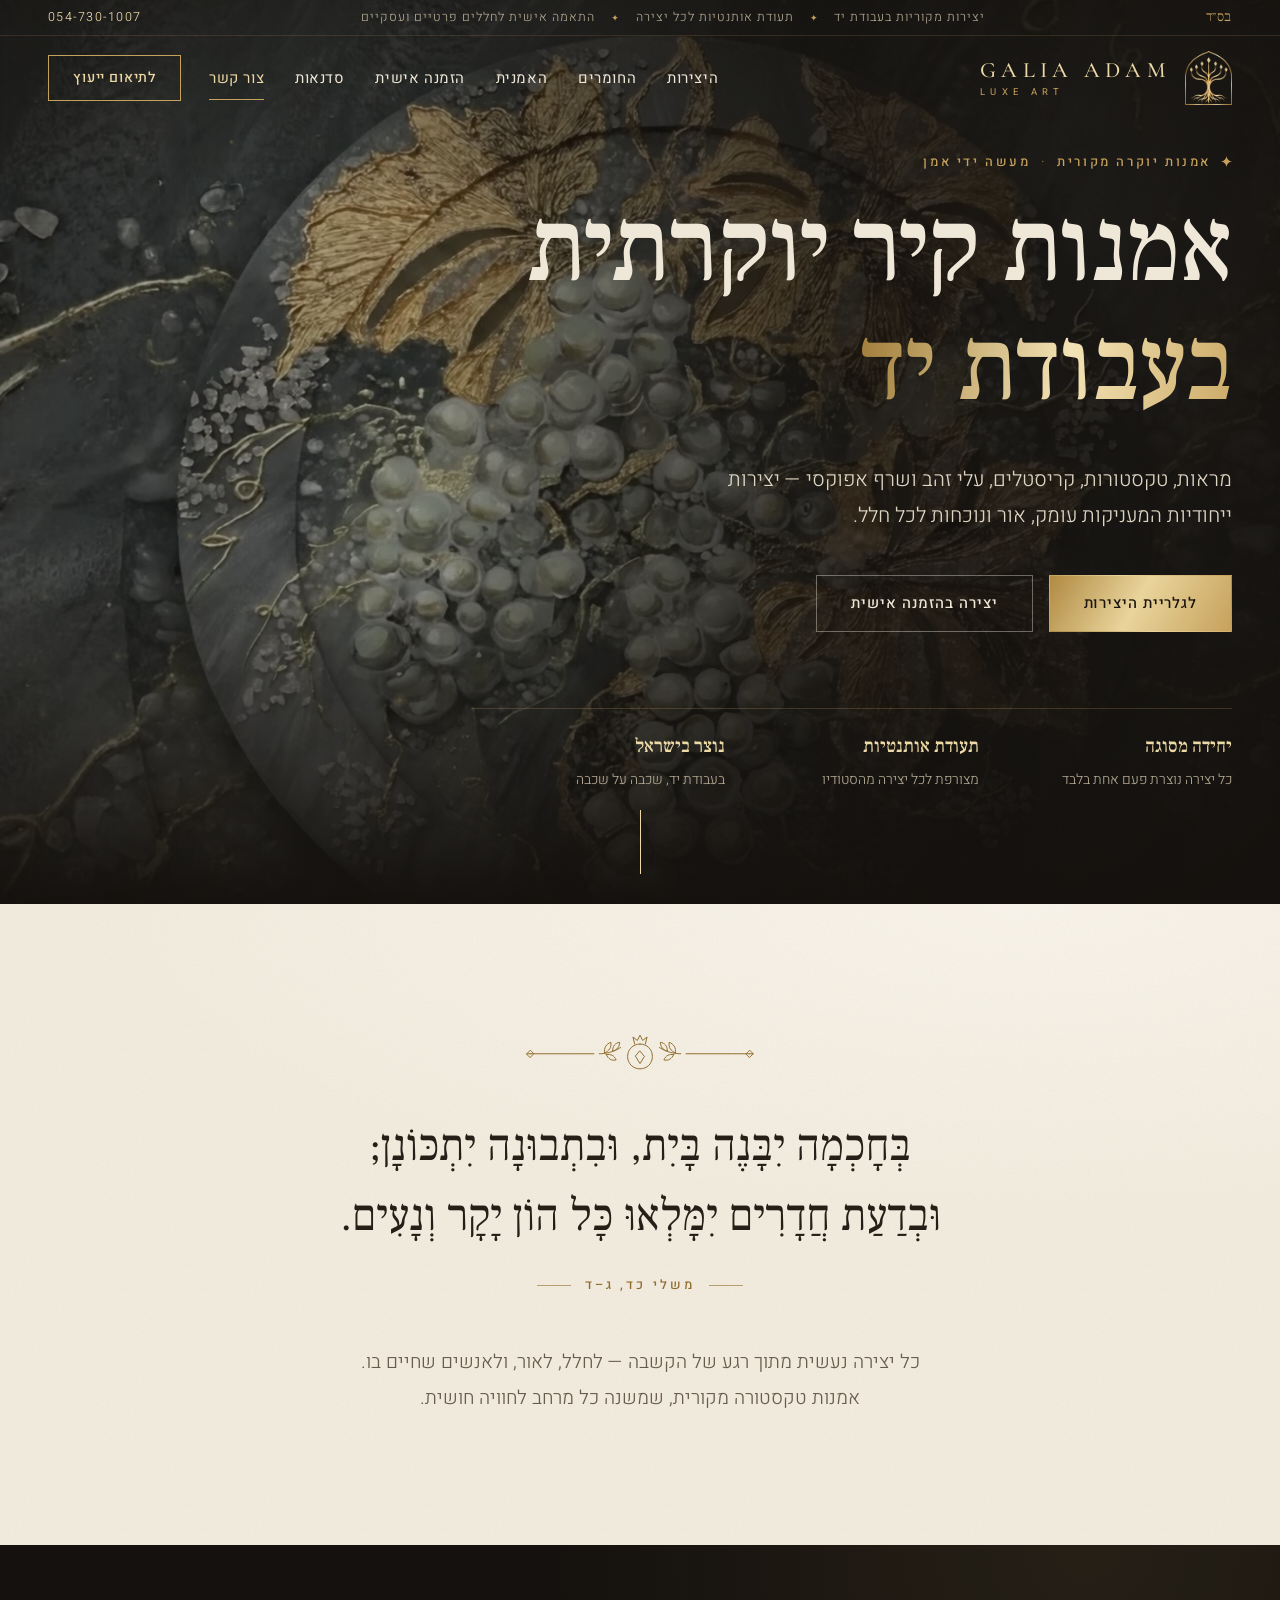
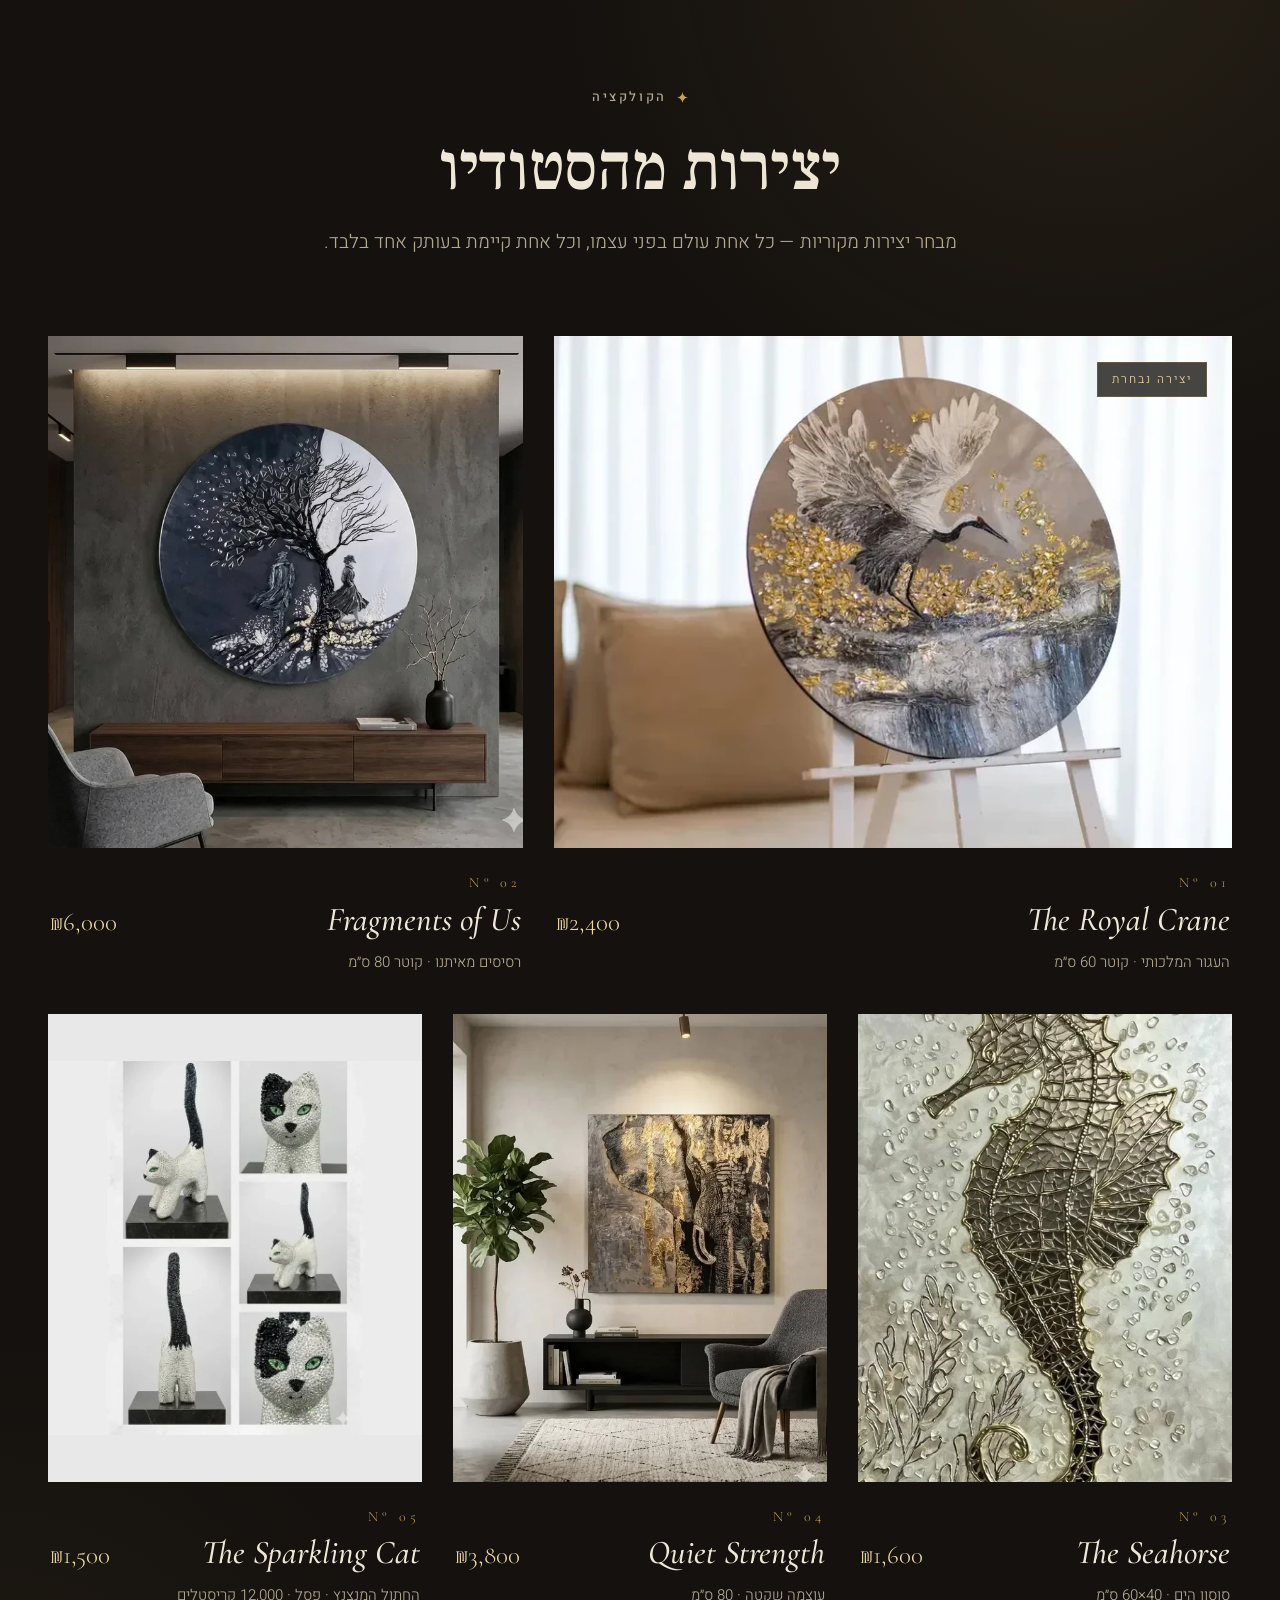
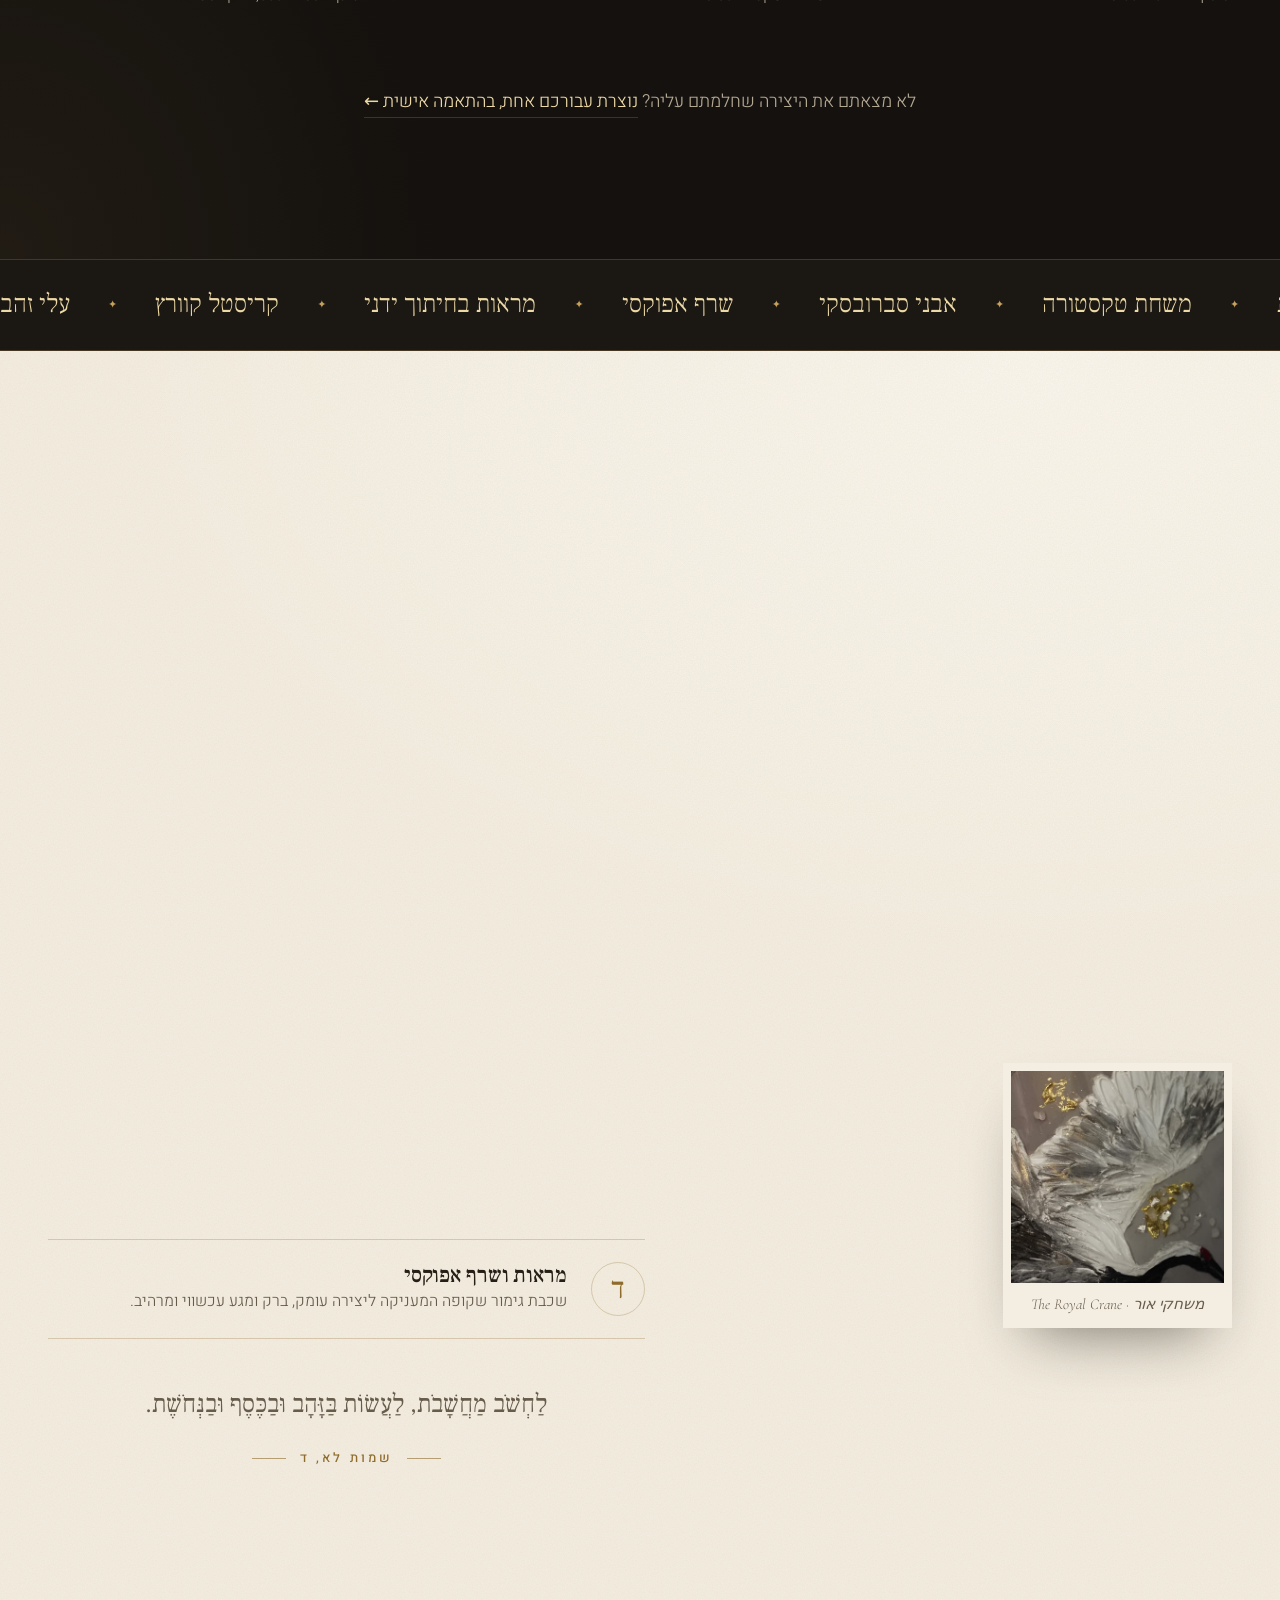
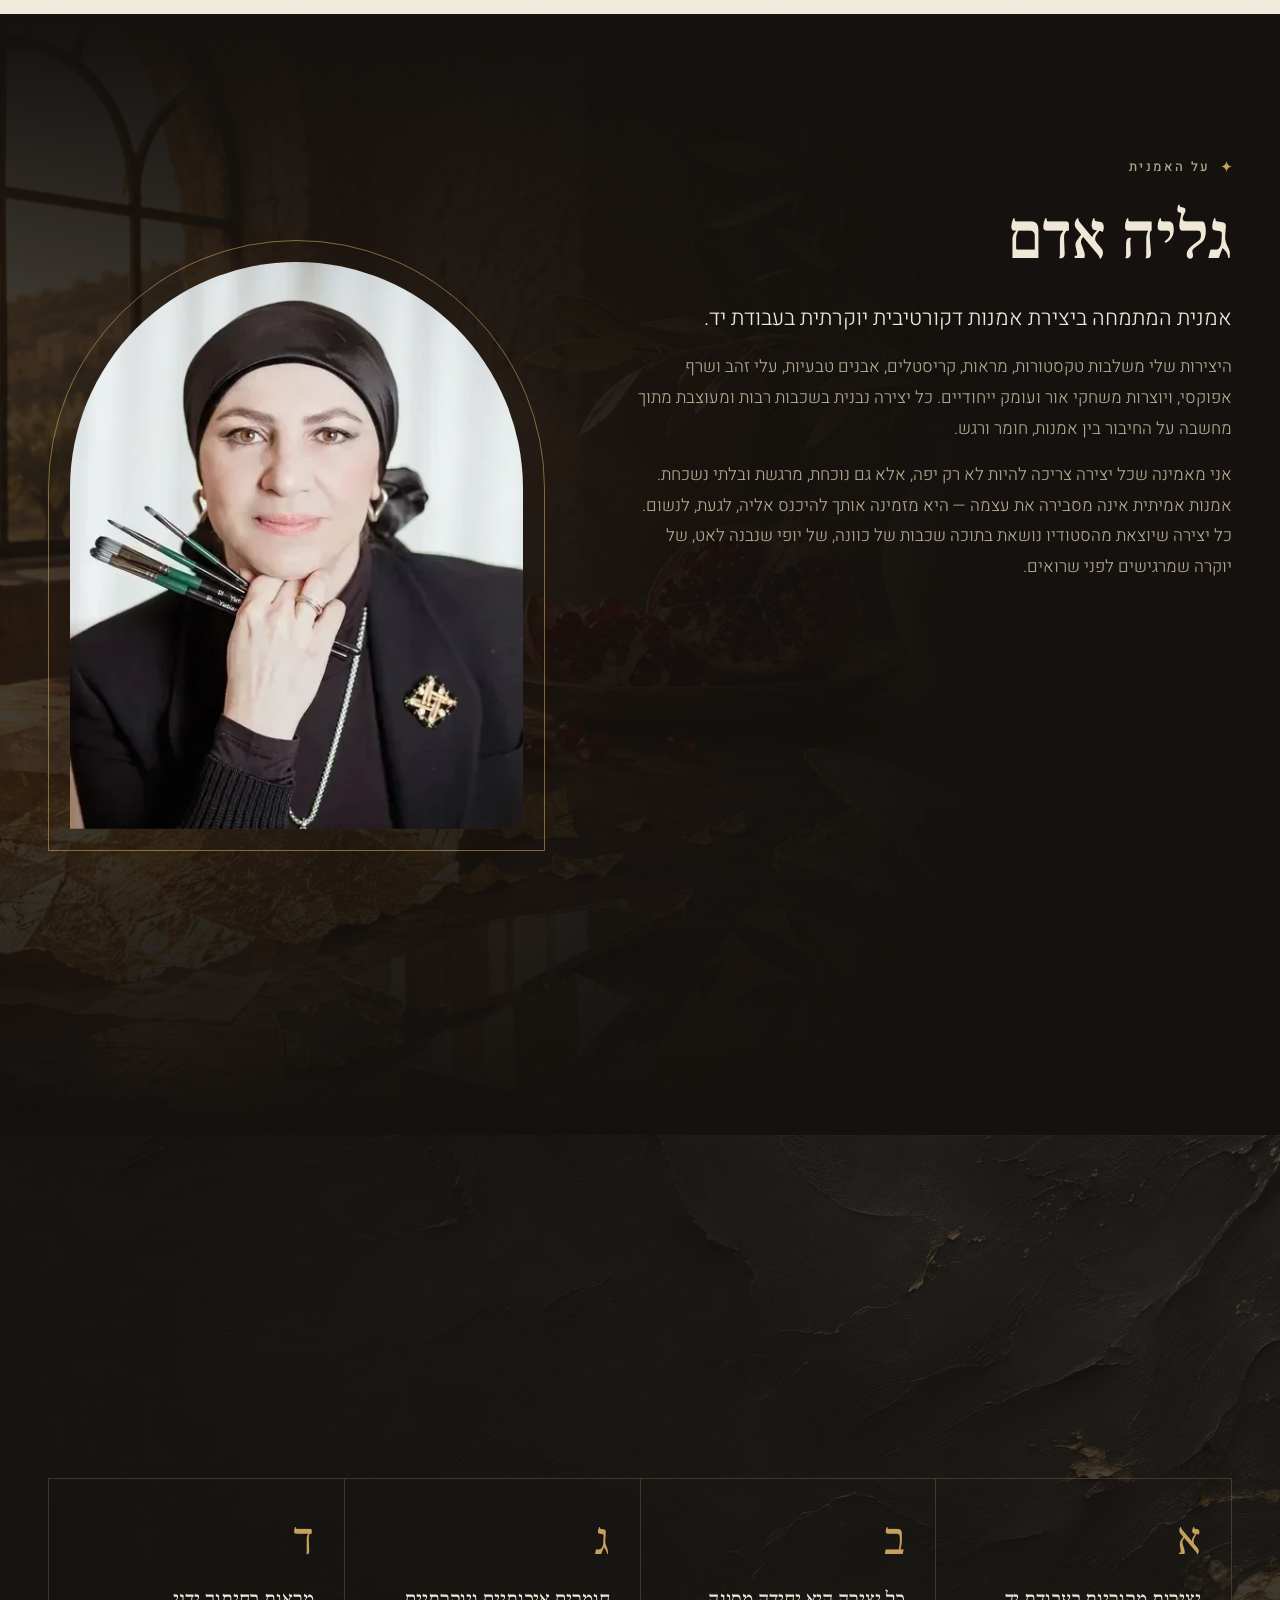
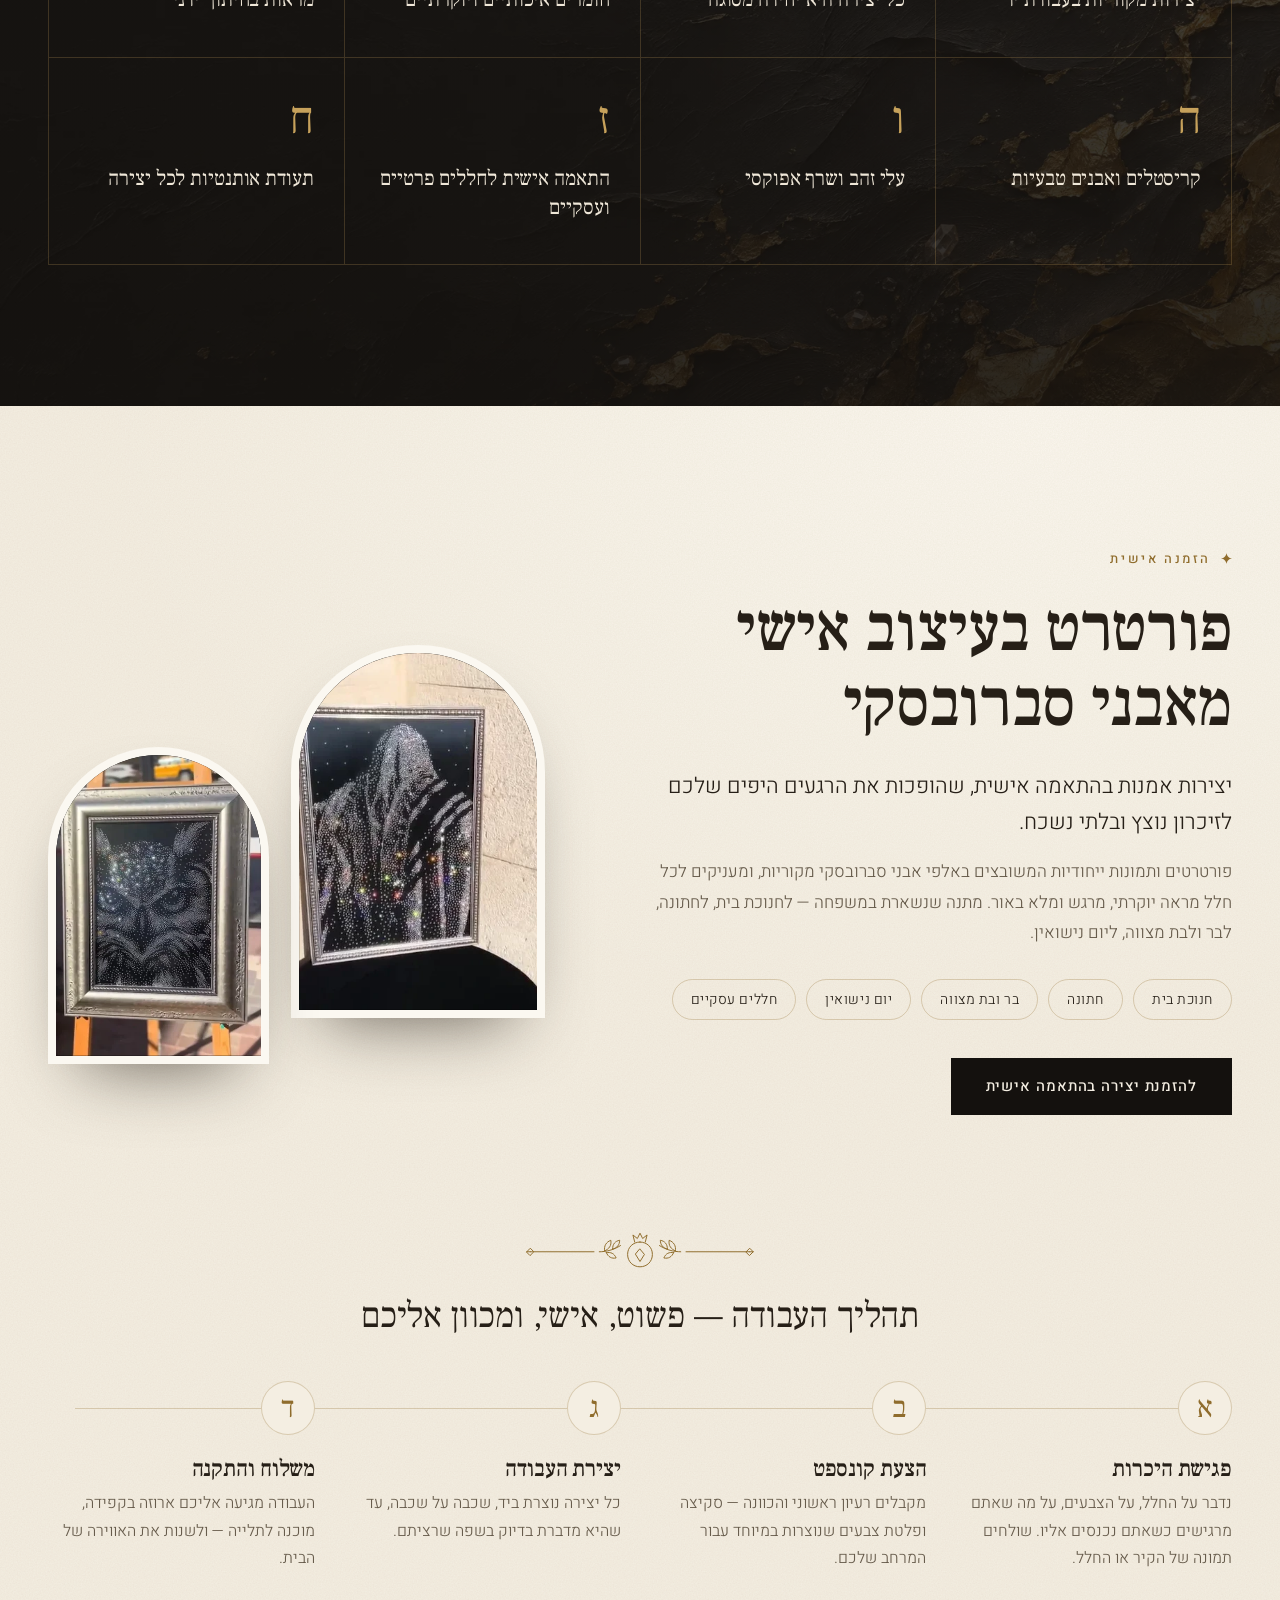
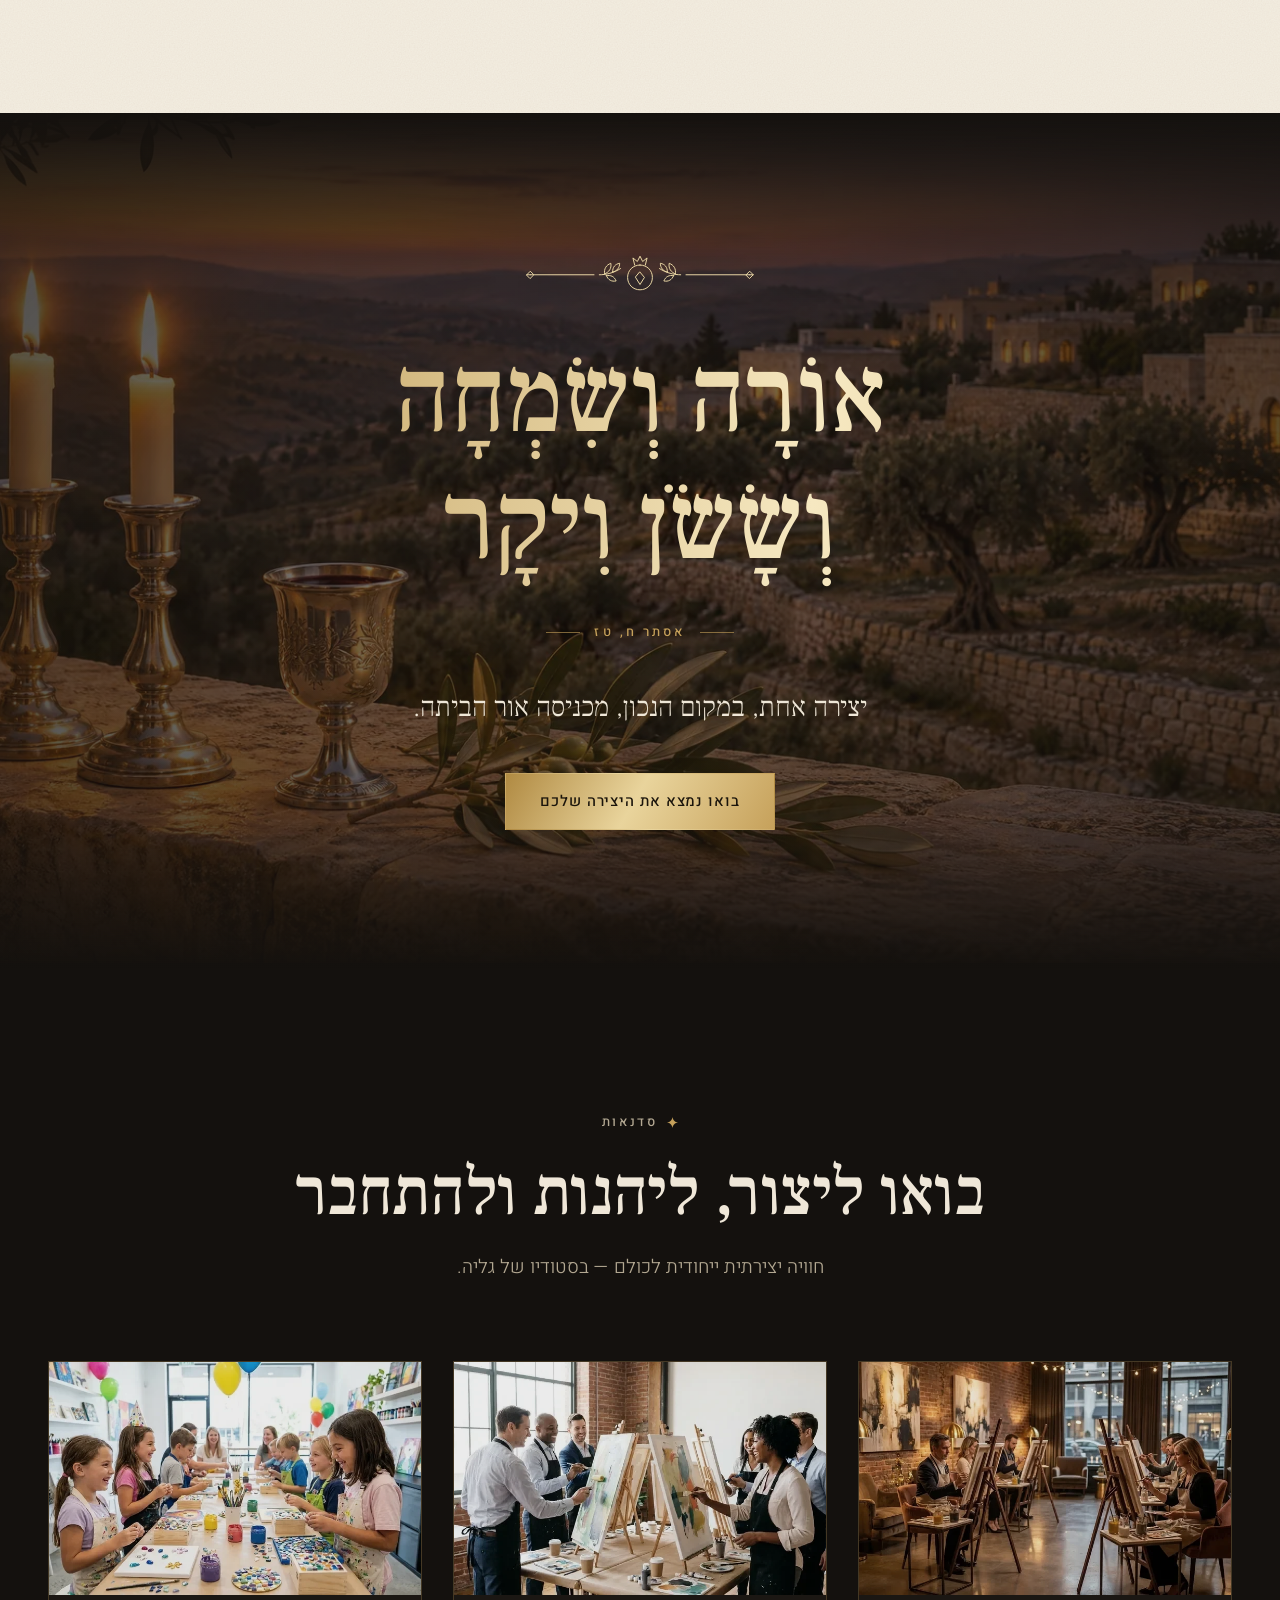
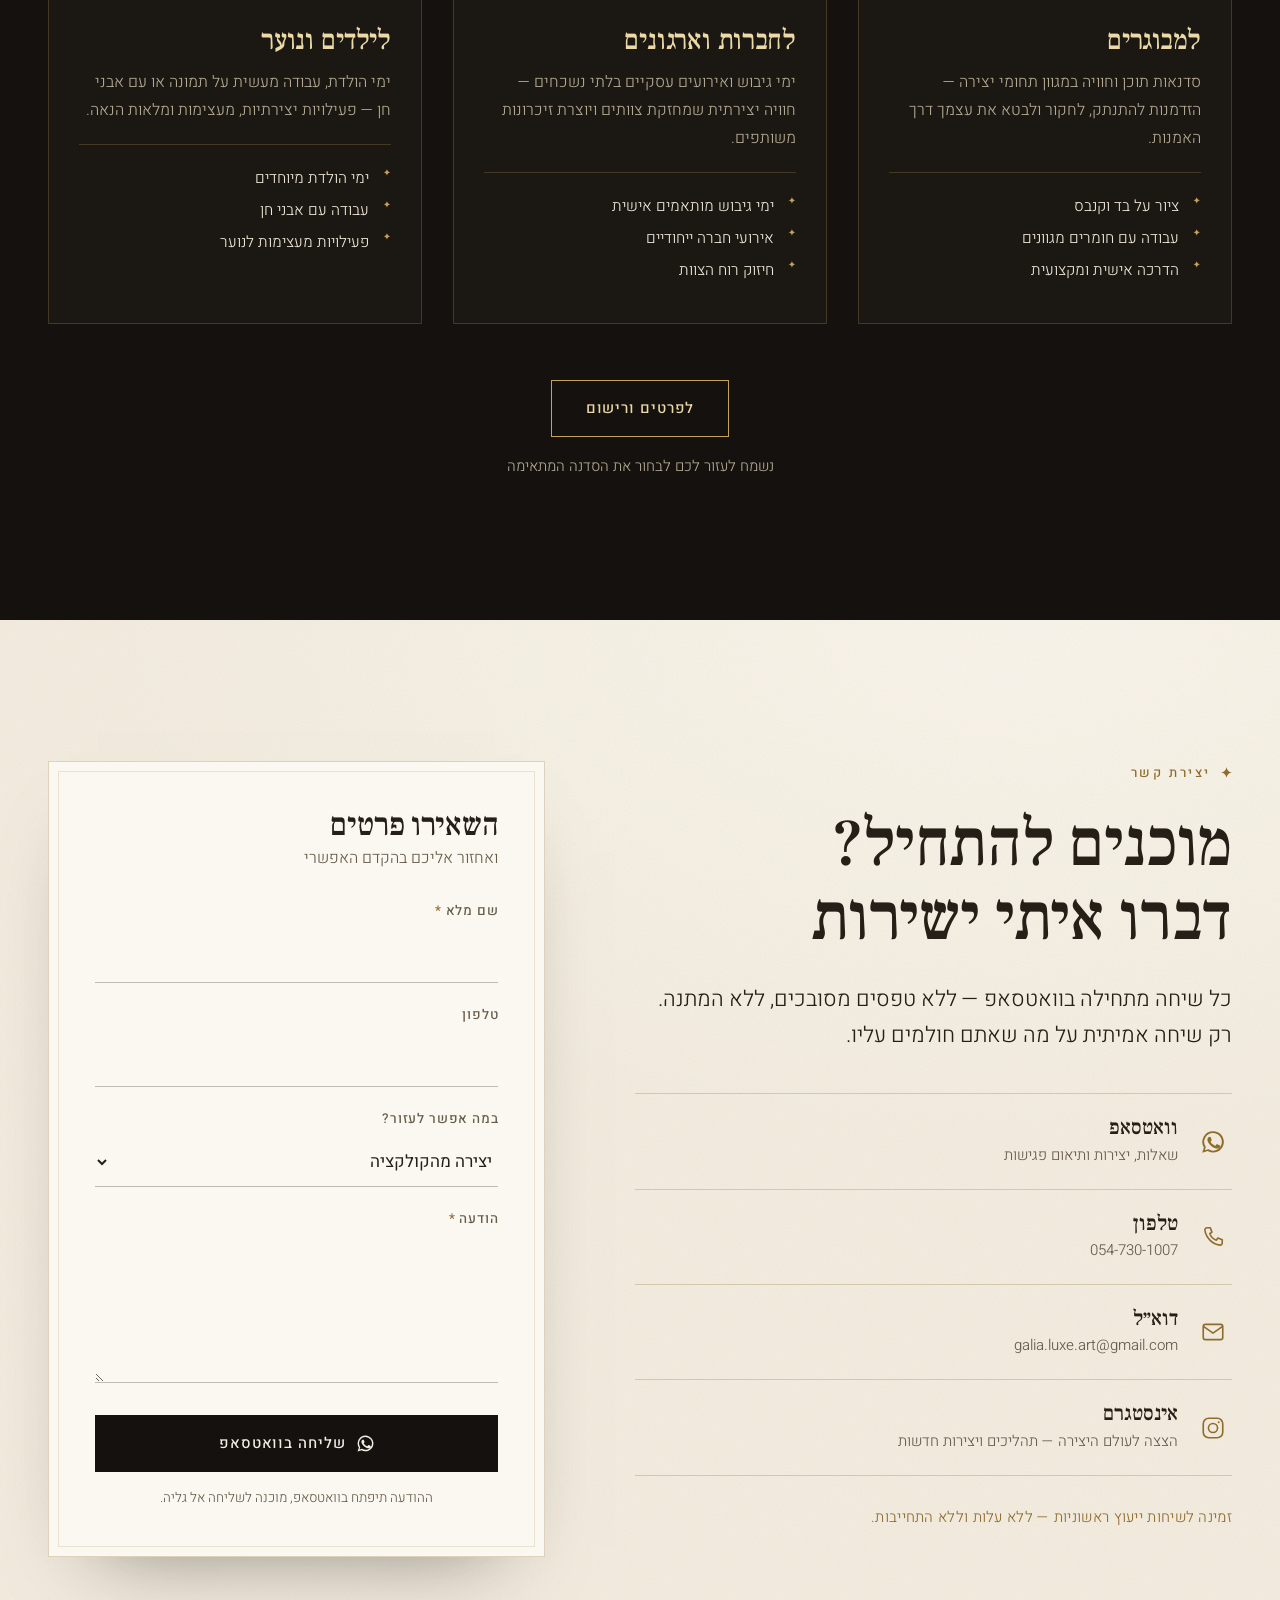
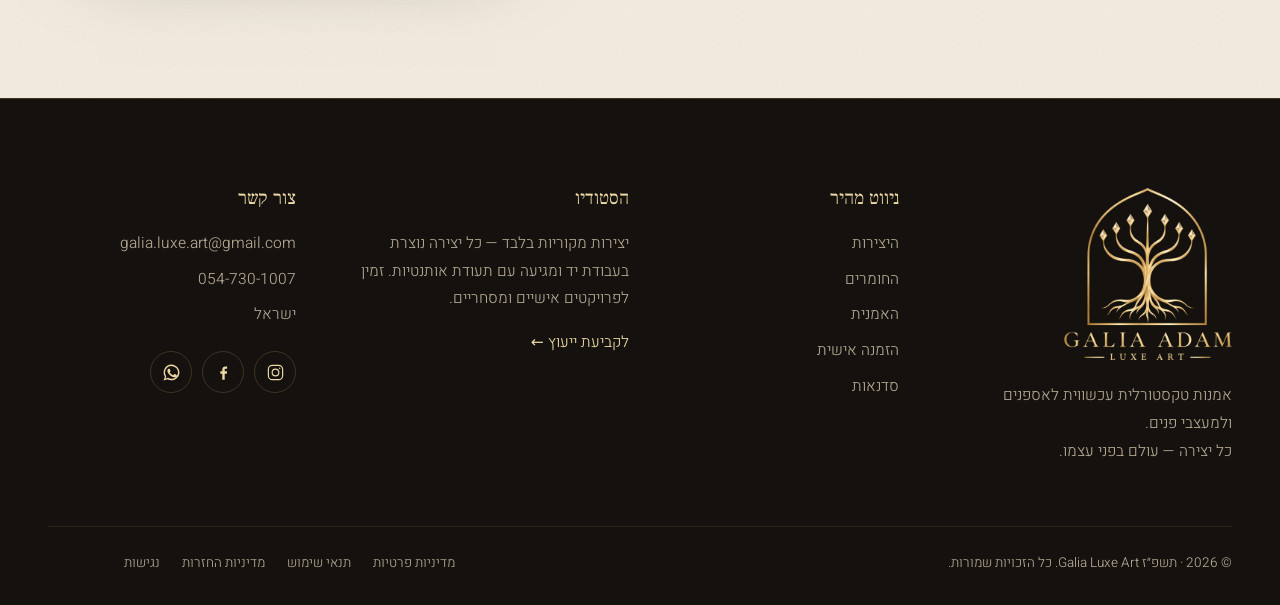
==== index.html @ ca936872 "Publish Galia Adam Luxe Art site Co-Authored-By: Claude Fable 5.2 <noreply@anthropic.com>" ====
<!doctype html>
<html lang="he" dir="rtl">
<head>
<meta charset="utf-8">
<meta name="viewport" content="width=device-width, initial-scale=1, viewport-fit=cover">
<title>Galia Adam — Luxe Art | אמנות קיר יוקרתית בעבודת יד</title>
<meta name="description" content="אמנות קיר יוקרתית בעבודת יד מאת האמנית גליה אדם — מראות, טקסטורות, קריסטלים, עלי זהב ושרף אפוקסי. יצירות מקוריות, יחידות מסוגן, עם תעודת אותנטיות.">
<meta name="theme-color" content="#14110e">
<meta name="robots" content="noindex">
<meta property="og:title" content="Galia Adam — Luxe Art">
<meta property="og:description" content="אמנות קיר יוקרתית בעבודת יד — מראות, קריסטלים, עלי זהב ושרף אפוקסי. כל יצירה יחידה מסוגה.">
<meta property="og:type" content="website">
<meta property="og:locale" content="he_IL">
<meta property="og:image" content="assets/img/og.jpg">
<link rel="icon" type="image/png" sizes="32x32" href="assets/brand/icon-32.png">
<link rel="apple-touch-icon" href="assets/brand/icon-180.png">
<link rel="preconnect" href="https://fonts.googleapis.com">
<link rel="preconnect" href="https://fonts.gstatic.com" crossorigin>
<link href="https://fonts.googleapis.com/css2?family=Cormorant+Garamond:ital,wght@0,400;0,500;0,600;1,400;1,500&family=Frank+Ruhl+Libre:wght@300;400;500;700&family=Heebo:wght@300;400;500;600&display=swap" rel="stylesheet">
<link rel="preload" as="image" href="assets/img/hero-poster.jpg">
<link rel="stylesheet" href="css/style.css">
<script>document.documentElement.classList.add('js');</script>
</head>
<body>

<!-- Shared ornaments -->
<svg width="0" height="0" style="position:absolute" aria-hidden="true" focusable="false">
  <symbol id="orn-rimon" viewBox="0 0 260 44">
    <g fill="none" stroke="currentColor" stroke-width="1.1" stroke-linecap="round" stroke-linejoin="round">
      <path d="M6 24h72M182 24h72"/>
      <path d="M6 24l-4 0M254 24l4 0"/>
      <path d="M2 24l4-4 4 4-4 4zM250 24l4-4 4 4-4 4z"/>
      <!-- olive sprigs -->
      <path d="M84 24c8 0 16-2 24-7"/>
      <path d="M90 23c-1-6 2-10 7-12 1 6-2 10-7 12z"/>
      <path d="M99 21c0-6 3-9 8-10 0 5-3 9-8 10z"/>
      <path d="M92 25c2 5 6 7 11 6-2-5-6-7-11-6z"/>
      <path d="M176 24c-8 0-16-2-24-7"/>
      <path d="M170 23c1-6-2-10-7-12-1 6 2 10 7 12z"/>
      <path d="M161 21c0-6-3-9-8-10 0 5 3 9 8 10z"/>
      <path d="M168 25c-2 5-6 7-11 6 2-5 6-7 11-6z"/>
      <!-- pomegranate -->
      <path d="M130 13c-8 0-14 6-14 14s6 14 14 14 14-6 14-14-6-14-14-14z"/>
      <path d="M124 13l-2-8 5 4 3-6 3 6 5-4-2 8"/>
      <path d="M130 21l5 6-5 8-5-8z"/>
    </g>
  </symbol>
  <symbol id="orn-spark" viewBox="0 0 24 24">
    <path fill="currentColor" d="M12 0c.6 6.300 5.700 11.400 12 12-6.300.6-11.400 5.700-12 12-.6-6.300-5.700-11.400-12-12C6.300 11.400 11.400 6.300 12 0z"/>
  </symbol>
  <symbol id="ic-wa" viewBox="0 0 24 24">
    <path fill="currentColor" d="M12.040 2a9.900 9.900 0 0 0-8.430 15.100L2 22l5.050-1.580A9.900 9.900 0 1 0 12.040 2zm0 1.800a8.100 8.100 0 1 1-4.300 14.970l-.300-.190-3 .940.960-2.900-.200-.310A8.100 8.100 0 0 1 12.040 3.800zM8.600 7.300c-.190 0-.500.070-.760.360-.260.290-1 .980-1 2.380s1.020 2.760 1.170 2.950c.140.190 2 3.170 4.930 4.320 2.440.960 2.930.770 3.460.720.530-.050 1.700-.700 1.940-1.370.240-.670.240-1.250.170-1.370-.070-.120-.260-.190-.550-.340-.290-.140-1.700-.840-1.970-.940-.260-.100-.460-.140-.650.150-.190.290-.740.940-.910 1.130-.170.190-.340.220-.620.070-.290-.140-1.220-.450-2.320-1.430-.860-.770-1.440-1.710-1.610-2-.170-.290-.020-.450.130-.590.130-.130.290-.340.430-.500.140-.170.190-.290.290-.480.100-.190.050-.360-.020-.500-.070-.150-.640-1.570-.890-2.150-.230-.550-.470-.480-.650-.490z"/>
  </symbol>
  <symbol id="ic-ig" viewBox="0 0 24 24">
    <g fill="none" stroke="currentColor" stroke-width="1.500"><rect x="3" y="3" width="18" height="18" rx="5"/><circle cx="12" cy="12" r="4.200"/><circle cx="17.300" cy="6.700" r=".900" fill="currentColor" stroke="none"/></g>
  </symbol>
  <symbol id="ic-fb" viewBox="0 0 24 24">
    <path fill="currentColor" d="M13.500 21v-7.500h2.600l.400-3h-3V8.600c0-.870.250-1.460 1.500-1.460h1.600V4.460A21 21 0 0 0 14.300 4.300c-2.300 0-3.800 1.400-3.800 3.900v2.300H8v3h2.500V21z"/>
  </symbol>
  <symbol id="ic-mail" viewBox="0 0 24 24">
    <g fill="none" stroke="currentColor" stroke-width="1.500" stroke-linejoin="round"><rect x="3" y="5" width="18" height="14" rx="2"/><path d="M3.500 7l8.500 6 8.500-6"/></g>
  </symbol>
  <symbol id="ic-phone" viewBox="0 0 24 24">
    <path fill="none" stroke="currentColor" stroke-width="1.500" stroke-linejoin="round" d="M6.500 3.500h3l1.500 4-2 1.500a11 11 0 0 0 6 6l1.500-2 4 1.500v3a2 2 0 0 1-2.200 2A16.500 16.500 0 0 1 4.500 5.700a2 2 0 0 1 2-2.200z"/>
  </symbol>
  <symbol id="ic-arrow" viewBox="0 0 24 24">
    <path fill="none" stroke="currentColor" stroke-width="1.400" stroke-linecap="round" stroke-linejoin="round" d="M20 12H4m6-6l-6 6 6 6"/>
  </symbol>
</svg>

<a class="skip" href="#main">דילוג לתוכן הראשי</a>

<div class="preloader" id="preloader" aria-hidden="true">
  <img src="assets/brand/logo-mark.webp" alt="" width="453" height="520">
  <span class="preloader__line"></span>
</div>

<div class="progress" id="progress" aria-hidden="true"></div>

<!-- ======================= HEADER ======================= -->
<header class="site-header" id="header">
  <div class="topbar">
    <div class="wrap topbar__in">
      <span class="topbar__bsd" title="בסיעתא דשמיא">בס״ד</span>
      <span class="topbar__msg">יצירות מקוריות בעבודת יד <i>✦</i> תעודת אותנטיות לכל יצירה <i>✦</i> התאמה אישית לחללים פרטיים ועסקיים</span>
      <a class="topbar__tel" href="tel:+972547301007" dir="ltr">054-730-1007</a>
    </div>
  </div>
  <div class="wrap nav">
    <a class="brand" href="#top" aria-label="Galia Adam Luxe Art — לראש העמוד">
      <img src="assets/brand/logo-mark.webp" alt="" width="453" height="520">
      <span class="brand__txt" dir="ltr"><b>GALIA ADAM</b><small>LUXE ART</small></span>
    </a>
    <nav class="menu" id="menu" aria-label="ניווט ראשי">
      <a href="#collection">היצירות</a>
      <a href="#craft">החומרים</a>
      <a href="#artist">האמנית</a>
      <a href="#custom">הזמנה אישית</a>
      <a href="#workshops">סדנאות</a>
      <a href="#contact">צור קשר</a>
      <a class="btn btn--gold menu__cta" href="#contact">לתיאום ייעוץ</a>
    </nav>
    <a class="btn btn--line nav__cta" href="#contact">לתיאום ייעוץ</a>
    <button class="burger" id="burger" aria-label="פתיחת תפריט" aria-expanded="false" aria-controls="menu"><span></span><span></span></button>
  </div>
</header>

<main id="main">

<!-- ======================= HERO ======================= -->
<section class="hero" id="top">
  <div class="hero__media" aria-hidden="true">
    <video class="hero__video" id="heroVideo" muted loop playsinline preload="metadata" poster="assets/img/hero-poster.jpg" data-autoplay>
      <source src="assets/video/hero.mp4" type="video/mp4">
    </video>
    <canvas class="hero__dust" id="dust"></canvas>
    <div class="hero__veil"></div>
  </div>

  <div class="wrap hero__in">
    <p class="eyebrow hero__eyebrow"><svg class="spark"><use href="#orn-spark"/></svg> אמנות יוקרה מקורית <span>·</span> מעשה ידי אמן</p>
    <h1 class="hero__title">
      <span class="line"><span>אמנות קיר יוקרתית</span></span>
      <span class="line"><span class="gold-text">בעבודת יד</span></span>
    </h1>
    <p class="hero__lead">מראות, טקסטורות, קריסטלים, עלי זהב ושרף אפוקסי — יצירות ייחודיות המעניקות עומק, אור ונוכחות לכל חלל.</p>
    <div class="hero__actions">
      <a class="btn btn--gold" href="#collection">לגלריית היצירות</a>
      <a class="btn btn--ghost" href="#custom">יצירה בהזמנה אישית</a>
    </div>
    <ul class="hero__marks">
      <li><b>יחידה מסוגה</b><span>כל יצירה נוצרת פעם אחת בלבד</span></li>
      <li><b>תעודת אותנטיות</b><span>מצורפת לכל יצירה מהסטודיו</span></li>
      <li><b>נוצר בישראל</b><span>בעבודת יד, שכבה על שכבה</span></li>
    </ul>
  </div>

  <a class="hero__scroll" href="#verse" aria-label="גלילה מטה"><span></span></a>
</section>

<!-- ======================= VERSE ======================= -->
<section class="verse stone" id="verse">
  <div class="wrap verse__in">
    <svg class="orn" data-reveal><use href="#orn-rimon"/></svg>
    <blockquote class="pasuk" data-reveal>
      <p>בְּחָכְמָה יִבָּנֶה בָּיִת, וּבִתְבוּנָה יִתְכּוֹנָן;<br>וּבְדַעַת חֲדָרִים יִמָּלְאוּ כָּל הוֹן יָקָר וְנָעִים.</p>
      <cite>משלי כד, ג–ד</cite>
    </blockquote>
    <p class="verse__txt" data-reveal>כל יצירה נעשית מתוך רגע של הקשבה — לחלל, לאור, ולאנשים שחיים בו.<br>אמנות טקסטורה מקורית, שמשנה כל מרחב לחוויה חושית.</p>
  </div>
</section>

<!-- ======================= COLLECTION ======================= -->
<section class="collection dark" id="collection">
  <div class="wrap">
    <header class="sec-head" data-reveal>
      <p class="eyebrow"><svg class="spark"><use href="#orn-spark"/></svg> הקולקציה</p>
      <h2>יצירות מהסטודיו</h2>
      <p class="sec-head__sub">מבחר יצירות מקוריות — כל אחת עולם בפני עצמו, וכל אחת קיימת בעותק אחד בלבד.</p>
    </header>
    <div class="grid" id="grid"><!-- rendered by js/main.js --></div>
    <p class="collection__note" data-reveal>לא מצאתם את היצירה שחלמתם עליה? <a href="#custom">נוצרת עבורכם אחת, בהתאמה אישית ←</a></p>
  </div>
</section>

<!-- ======================= MARQUEE ======================= -->
<div class="marquee" aria-hidden="true">
  <div class="marquee__track">
    <span>עלי זהב</span><i>✦</i><span>קריסטל קוורץ</span><i>✦</i><span>מראות בחיתוך ידני</span><i>✦</i><span>שרף אפוקסי</span><i>✦</i><span>אבני סברובסקי</span><i>✦</i><span>משחת טקסטורה</span><i>✦</i><span>אבנים טבעיות</span><i>✦</i>
    <span>עלי זהב</span><i>✦</i><span>קריסטל קוורץ</span><i>✦</i><span>מראות בחיתוך ידני</span><i>✦</i><span>שרף אפוקסי</span><i>✦</i><span>אבני סברובסקי</span><i>✦</i><span>משחת טקסטורה</span><i>✦</i><span>אבנים טבעיות</span><i>✦</i>
  </div>
</div>

<!-- ======================= CRAFT ======================= -->
<section class="craft stone" id="craft">
  <div class="wrap craft__in">
    <div class="craft__visual">
      <figure class="arch arch--tall" data-reveal="mask">
        <img src="assets/img/stilllife.webp" alt="טבע דומם: רימונים, עלי זהב, קריסטלים וסכין ציירים — החומרים שמהם נולדות היצירות" width="1120" height="1400" loading="lazy" data-parallax="0.060">
      </figure>
      <figure class="craft__clip" data-reveal>
        <video muted loop playsinline preload="none" poster="assets/img/detail-poster.jpg" data-autoplay aria-label="תקריב של היצירה The Royal Crane — האור נע על פני הקריסטלים והזהב">
          <source src="assets/video/detail.mp4" type="video/mp4">
        </video>
        <figcaption>משחקי אור · The Royal Crane</figcaption>
      </figure>
    </div>
    <div class="craft__copy">
      <p class="eyebrow" data-reveal><svg class="spark"><use href="#orn-spark"/></svg> מעשה ידי אמן</p>
      <h2 data-reveal>מגע, מרקם<br>ומלאכת יד</h2>
      <p class="lead" data-reveal>כל יצירה נולדת משכבות — שכבה על שכבה של חומר, צבע ומרקם — עד שהמשטח מקבל חיים משל עצמו.</p>
      <p data-reveal>בעבודותיי אני משלבת טכניקות מיקסד־מדיה עם משחת טקסטורה, שפכטל, אקריליק ועלי זהב, ויוצרת תמונות יוקרה שמזמינות את המבט לשוטט ואת היד לגעת. כל פרט מחושב, כל עומק מכוון — כי אמנות אמיתית חייבת להרגיש כמו שהיא נראית.</p>
      <ol class="materials">
        <li data-reveal><span class="ot">א</span><div><h3>משחת טקסטורה ושפכטל</h3><p>מרקם תלת־ממדי עשיר המעניק עומק ותחושת ממשות לכל יצירה.</p></div></li>
        <li data-reveal><span class="ot">ב</span><div><h3>אקריליק ופיגמנטים</h3><p>צבעים עמוקים ועשירים המשמרים את עוצמתם לאורך שנים רבות.</p></div></li>
        <li data-reveal><span class="ot">ג</span><div><h3>עלי זהב וכסף</h3><p>מגע יוקרתי המוסיף ברק עדין ואלגנטיות לכל פינה בבית.</p></div></li>
        <li data-reveal><span class="ot">ד</span><div><h3>מראות ושרף אפוקסי</h3><p>שכבת גימור שקופה המעניקה ליצירה עומק, ברק ומגע עכשווי ומרהיב.</p></div></li>
      </ol>
      <blockquote class="pasuk pasuk--sm" data-reveal>
        <p>לַחְשֹׁב מַחֲשָׁבֹת, לַעֲשׂוֹת בַּזָּהָב וּבַכֶּסֶף וּבַנְּחֹשֶׁת.</p>
        <cite>שמות לא, ד</cite>
      </blockquote>
    </div>
  </div>
</section>

<!-- ======================= ARTIST ======================= -->
<section class="artist dark" id="artist">
  <div class="artist__bg" aria-hidden="true">
    <video muted loop playsinline preload="none" poster="assets/img/studio.webp" data-autoplay>
      <source src="assets/video/studio.mp4" type="video/mp4">
    </video>
  </div>
  <div class="wrap artist__in">
    <div class="artist__portrait">
      <figure class="arch arch--frame" data-reveal="mask">
        <img src="assets/img/galia.webp" alt="האמנית גליה אדם, מחזיקה מכחולים" width="600" height="600" loading="lazy">
      </figure>
      <figure class="artist__second" data-reveal>
        <img src="assets/img/galia-studio.webp" alt="גליה אדם לצד יצירת אשכול הענבים שלה" width="800" height="447" loading="lazy">
      </figure>
    </div>
    <div class="artist__copy">
      <p class="eyebrow" data-reveal><svg class="spark"><use href="#orn-spark"/></svg> על האמנית</p>
      <h2 data-reveal>גליה אדם</h2>
      <p class="lead" data-reveal>אמנית המתמחה ביצירת אמנות דקורטיבית יוקרתית בעבודת יד.</p>
      <p data-reveal>היצירות שלי משלבות טקסטורות, מראות, קריסטלים, אבנים טבעיות, עלי זהב ושרף אפוקסי, ויוצרות משחקי אור ועומק ייחודיים. כל יצירה נבנית בשכבות רבות ומעוצבת מתוך מחשבה על החיבור בין אמנות, חומר ורגש.</p>
      <p data-reveal>אני מאמינה שכל יצירה צריכה להיות לא רק יפה, אלא גם נוכחת, מרגשת ובלתי נשכחת. אמנות אמיתית אינה מסבירה את עצמה — היא מזמינה אותך להיכנס אליה, לגעת, לנשום. כל יצירה שיוצאת מהסטודיו נושאת בתוכה שכבות של כוונה, של יופי שנבנה לאט, של יוקרה שמרגישים לפני שרואים.</p>
      <p data-reveal>העבודות נוצרות בישראל ומיועדות לבתים, למשרדים ולחללים המבקשים אמנות ייחודית ובעלת נוכחות.</p>
      <figure class="quote" data-reveal>
        <blockquote>״אמנות טובה אינה מקשטת את החדר — היא משנה את האנרגיה שבו. היא מספרת סיפור שאי אפשר להפסיק לשמוע.״</blockquote>
        <figcaption>— גליה, יוצרת ואמנית</figcaption>
      </figure>
      <blockquote class="pasuk pasuk--sm pasuk--start" data-reveal>
        <p>וְכָל אִשָּׁה חַכְמַת לֵב — בְּיָדֶיהָ טָווּ.</p>
        <cite>שמות לה, כה</cite>
      </blockquote>
    </div>
  </div>
</section>

<!-- ======================= WHY ======================= -->
<section class="why dark dark--tex" id="why">
  <div class="wrap">
    <header class="sec-head" data-reveal>
      <p class="eyebrow"><svg class="spark"><use href="#orn-spark"/></svg> הסגנון שלנו</p>
      <h2>למה לבחור ב־<span dir="ltr" class="latin-name">Galia Luxe Art</span>?</h2>
    </header>
    <ul class="why__grid">
      <li data-reveal><span class="ot">א</span><h3>יצירות מקוריות בעבודת יד</h3></li>
      <li data-reveal><span class="ot">ב</span><h3>כל יצירה היא יחידה מסוגה</h3></li>
      <li data-reveal><span class="ot">ג</span><h3>חומרים איכותיים ויוקרתיים</h3></li>
      <li data-reveal><span class="ot">ד</span><h3>מראות בחיתוך ידני</h3></li>
      <li data-reveal><span class="ot">ה</span><h3>קריסטלים ואבנים טבעיות</h3></li>
      <li data-reveal><span class="ot">ו</span><h3>עלי זהב ושרף אפוקסי</h3></li>
      <li data-reveal><span class="ot">ז</span><h3>התאמה אישית לחללים פרטיים ועסקיים</h3></li>
      <li data-reveal><span class="ot">ח</span><h3>תעודת אותנטיות לכל יצירה</h3></li>
    </ul>
  </div>
</section>

<!-- ======================= CUSTOM ======================= -->
<section class="custom stone" id="custom">
  <div class="wrap">
    <div class="custom__top">
      <div class="custom__copy">
        <p class="eyebrow" data-reveal><svg class="spark"><use href="#orn-spark"/></svg> הזמנה אישית</p>
        <h2 data-reveal>פורטרט בעיצוב אישי<br>מאבני סברובסקי</h2>
        <p class="lead" data-reveal>יצירות אמנות בהתאמה אישית, שהופכות את הרגעים היפים שלכם לזיכרון נוצץ ובלתי נשכח.</p>
        <p data-reveal>פורטרטים ותמונות ייחודיות המשובצים באלפי אבני סברובסקי מקוריות, ומעניקים לכל חלל מראה יוקרתי, מרגש ומלא באור. מתנה שנשארת במשפחה — לחנוכת בית, לחתונה, לבר ולבת מצווה, ליום נישואין.</p>
        <ul class="chips" data-reveal aria-label="אירועים מתאימים">
          <li>חנוכת בית</li><li>חתונה</li><li>בר ובת מצווה</li><li>יום נישואין</li><li>חללים עסקיים</li>
        </ul>
        <a class="btn btn--dark" data-reveal data-wa="שלום גליה, אשמח לשמוע על הזמנת יצירה בהתאמה אישית." href="#contact">להזמנת יצירה בהתאמה אישית</a>
      </div>
      <div class="custom__visual">
        <figure class="arch arch--frame arch--a" data-reveal="mask">
          <img src="assets/img/custom-tallit.webp" alt="פורטרט בהזמנה אישית מאבני סברובסקי: דמות עטופה בטלית" width="355" height="512" loading="lazy">
        </figure>
        <figure class="arch arch--frame arch--b" data-reveal="mask">
          <img src="assets/img/custom-owl.webp" alt="יצירה בהזמנה אישית מאבני סברובסקי: ינשוף" width="396" height="600" loading="lazy">
        </figure>
      </div>
    </div>

    <header class="sec-head sec-head--tight" data-reveal>
      <svg class="orn"><use href="#orn-rimon"/></svg>
      <h3 class="h-mid">תהליך העבודה — פשוט, אישי, ומכוון אליכם</h3>
    </header>
    <ol class="steps">
      <li data-reveal><span class="ot">א</span><h4>פגישת היכרות</h4><p>נדבר על החלל, על הצבעים, על מה שאתם מרגישים כשאתם נכנסים אליו. שולחים תמונה של הקיר או החלל.</p></li>
      <li data-reveal><span class="ot">ב</span><h4>הצעת קונספט</h4><p>מקבלים רעיון ראשוני והכוונה — סקיצה ופלטת צבעים שנוצרות במיוחד עבור המרחב שלכם.</p></li>
      <li data-reveal><span class="ot">ג</span><h4>יצירת העבודה</h4><p>כל יצירה נוצרת ביד, שכבה על שכבה, עד שהיא מדברת בדיוק בשפה שרציתם.</p></li>
      <li data-reveal><span class="ot">ד</span><h4>משלוח והתקנה</h4><p>העבודה מגיעה אליכם ארוזה בקפידה, מוכנה לתלייה — ולשנות את האווירה של הבית.</p></li>
    </ol>
  </div>
</section>

<!-- ======================= LIGHT BAND ======================= -->
<section class="light" id="light">
  <div class="light__media" aria-hidden="true">
    <img src="assets/img/erev.webp" alt="" width="1920" height="1086" loading="lazy" data-parallax="0.120">
    <video class="light__dust" muted loop playsinline preload="none" data-autoplay>
      <source src="assets/video/dust.mp4" type="video/mp4">
    </video>
    <div class="light__veil"></div>
  </div>
  <div class="wrap light__in">
    <svg class="orn" data-reveal><use href="#orn-rimon"/></svg>
    <blockquote class="pasuk pasuk--xl" data-reveal>
      <p>אוֹרָה וְשִׂמְחָה<br>וְשָׂשֹׂן וִיקָר</p>
      <cite>אסתר ח, טז</cite>
    </blockquote>
    <p class="light__txt" data-reveal>יצירה אחת, במקום הנכון, מכניסה אור הביתה.</p>
    <a class="btn btn--gold" data-reveal href="#contact">בואו נמצא את היצירה שלכם</a>
  </div>
</section>

<!-- ======================= WORKSHOPS ======================= -->
<section class="workshops dark" id="workshops">
  <div class="wrap">
    <header class="sec-head" data-reveal>
      <p class="eyebrow"><svg class="spark"><use href="#orn-spark"/></svg> סדנאות</p>
      <h2>בואו ליצור, ליהנות ולהתחבר</h2>
      <p class="sec-head__sub">חוויה יצירתית ייחודית לכולם — בסטודיו של גליה.</p>
    </header>
    <div class="ws">
      <article class="ws__card" data-reveal>
        <figure><img src="assets/img/ws-adults.webp" alt="סדנת ציור למבוגרים" width="800" height="447" loading="lazy"></figure>
        <div class="ws__body">
          <h3>למבוגרים</h3>
          <p>סדנאות תוכן וחוויה במגוון תחומי יצירה — הזדמנות להתנתק, לחקור ולבטא את עצמך דרך האמנות.</p>
          <ul><li>ציור על בד וקנבס</li><li>עבודה עם חומרים מגוונים</li><li>הדרכה אישית ומקצועית</li></ul>
        </div>
      </article>
      <article class="ws__card" data-reveal>
        <figure><img src="assets/img/ws-corporate.webp" alt="סדנת יצירה לחברות וארגונים" width="800" height="447" loading="lazy"></figure>
        <div class="ws__body">
          <h3>לחברות וארגונים</h3>
          <p>ימי גיבוש ואירועים עסקיים בלתי נשכחים — חוויה יצירתית שמחזקת צוותים ויוצרת זיכרונות משותפים.</p>
          <ul><li>ימי גיבוש מותאמים אישית</li><li>אירועי חברה ייחודיים</li><li>חיזוק רוח הצוות</li></ul>
        </div>
      </article>
      <article class="ws__card" data-reveal>
        <figure><img src="assets/img/ws-kids.webp" alt="סדנת יצירה לילדים ונוער" width="800" height="447" loading="lazy"></figure>
        <div class="ws__body">
          <h3>לילדים ונוער</h3>
          <p>ימי הולדת, עבודה מעשית על תמונה או עם אבני חן — פעילויות יצירתיות, מעצימות ומלאות הנאה.</p>
          <ul><li>ימי הולדת מיוחדים</li><li>עבודה עם אבני חן</li><li>פעילויות מעצימות לנוער</li></ul>
        </div>
      </article>
    </div>
    <p class="ws__cta" data-reveal>
      <a class="btn btn--line" data-wa="שלום גליה, אשמח לפרטים על הסדנאות." href="#contact">לפרטים ורישום</a>
      <span>נשמח לעזור לכם לבחור את הסדנה המתאימה</span>
    </p>
  </div>
</section>

<!-- ======================= CONTACT ======================= -->
<section class="contact stone" id="contact">
  <div class="wrap contact__in">
    <div class="contact__copy">
      <p class="eyebrow" data-reveal><svg class="spark"><use href="#orn-spark"/></svg> יצירת קשר</p>
      <h2 data-reveal>מוכנים להתחיל?<br>דברו איתי ישירות</h2>
      <p class="lead" data-reveal>כל שיחה מתחילה בוואטסאפ — ללא טפסים מסובכים, ללא המתנה. רק שיחה אמיתית על מה שאתם חולמים עליו.</p>
      <ul class="channels">
        <li data-reveal><a data-wa="שלום גליה, הגעתי מהאתר ואשמח להתייעץ." href="https://wa.me/972547301007" target="_blank" rel="noopener"><svg><use href="#ic-wa"/></svg><span><b>וואטסאפ</b><small>שאלות, יצירות ותיאום פגישות</small></span></a></li>
        <li data-reveal><a href="tel:+972547301007"><svg><use href="#ic-phone"/></svg><span><b>טלפון</b><small dir="ltr">054-730-1007</small></span></a></li>
        <li data-reveal><a href="mailto:galia.luxe.art@gmail.com"><svg><use href="#ic-mail"/></svg><span><b>דוא״ל</b><small dir="ltr">galia.luxe.art@gmail.com</small></span></a></li>
        <li data-reveal><a href="https://instagram.com/galia_luxe_art" target="_blank" rel="noopener"><svg><use href="#ic-ig"/></svg><span><b>אינסטגרם</b><small>הצצה לעולם היצירה — תהליכים ויצירות חדשות</small></span></a></li>
      </ul>
      <p class="contact__free" data-reveal>זמינה לשיחות ייעוץ ראשוניות — ללא עלות וללא התחייבות.</p>
    </div>

    <form class="form" id="contactForm" data-reveal novalidate>
      <h3>השאירו פרטים</h3>
      <p class="form__sub">ואחזור אליכם בהקדם האפשרי</p>
      <label>שם מלא <span aria-hidden="true">*</span>
        <input type="text" name="name" autocomplete="name" required>
      </label>
      <label>טלפון
        <input type="tel" name="phone" autocomplete="tel" inputmode="tel" dir="ltr">
      </label>
      <label>במה אפשר לעזור?
        <select name="topic">
          <option>יצירה מהקולקציה</option>
          <option>יצירה בהזמנה אישית</option>
          <option>פורטרט מאבני סברובסקי</option>
          <option>סדנאות</option>
          <option>אחר</option>
        </select>
      </label>
      <label>הודעה <span aria-hidden="true">*</span>
        <textarea name="message" rows="4" required></textarea>
      </label>
      <button class="btn btn--dark form__send" type="submit"><svg><use href="#ic-wa"/></svg> שליחה בוואטסאפ</button>
      <p class="form__hint" id="formHint" role="status">ההודעה תיפתח בוואטסאפ, מוכנה לשליחה אל גליה.</p>
    </form>
  </div>
</section>

</main>

<!-- ======================= FOOTER ======================= -->
<footer class="footer dark">
  <div class="wrap footer__in">
    <div class="footer__brand">
      <img src="assets/brand/logo-full.webp" alt="Galia Adam — Luxe Art" width="900" height="921" loading="lazy">
      <p>אמנות טקסטורלית עכשווית לאספנים ולמעצבי פנים.<br>כל יצירה — עולם בפני עצמו.</p>
    </div>
    <nav class="footer__col" aria-label="ניווט מהיר">
      <h4>ניווט מהיר</h4>
      <a href="#collection">היצירות</a>
      <a href="#craft">החומרים</a>
      <a href="#artist">האמנית</a>
      <a href="#custom">הזמנה אישית</a>
      <a href="#workshops">סדנאות</a>
    </nav>
    <div class="footer__col">
      <h4>הסטודיו</h4>
      <p>יצירות מקוריות בלבד — כל יצירה נוצרת בעבודת יד ומגיעה עם תעודת אותנטיות. זמין לפרויקטים אישיים ומסחריים.</p>
      <a class="footer__link" href="#contact">לקביעת ייעוץ ←</a>
    </div>
    <div class="footer__col">
      <h4>צור קשר</h4>
      <a href="mailto:galia.luxe.art@gmail.com" dir="ltr">galia.luxe.art@gmail.com</a>
      <a href="tel:+972547301007" dir="ltr">054-730-1007</a>
      <span>ישראל</span>
      <div class="social">
        <a href="https://instagram.com/galia_luxe_art" target="_blank" rel="noopener" aria-label="אינסטגרם"><svg><use href="#ic-ig"/></svg></a>
        <a href="https://facebook.com/people/Galia-Luxe-Art/100084125607935/" target="_blank" rel="noopener" aria-label="פייסבוק"><svg><use href="#ic-fb"/></svg></a>
        <a data-wa="שלום גליה, הגעתי מהאתר ואשמח להתייעץ." href="https://wa.me/972547301007" target="_blank" rel="noopener" aria-label="וואטסאפ"><svg><use href="#ic-wa"/></svg></a>
      </div>
    </div>
  </div>
  <div class="wrap footer__base">
    <span>© 2026 · תשפ״ז <span dir="ltr">Galia Luxe Art</span>. כל הזכויות שמורות.</span>
    <span class="footer__legal">
      <a href="https://galia-luxe-art.com/privacy">מדיניות פרטיות</a>
      <a href="https://galia-luxe-art.com/terms">תנאי שימוש</a>
      <a href="https://galia-luxe-art.com/return-policy">מדיניות החזרות</a>
      <a href="https://galia-luxe-art.com/accessibility">נגישות</a>
    </span>
  </div>
</footer>

<a class="fab" data-wa="שלום גליה, הגעתי מהאתר ואשמח להתייעץ." href="https://wa.me/972547301007" target="_blank" rel="noopener" aria-label="שליחת הודעה בוואטסאפ"><svg><use href="#ic-wa"/></svg></a>

<!-- ======================= PRODUCT DIALOG ======================= -->
<div class="sheet" id="sheet" role="dialog" aria-modal="true" aria-labelledby="sheetTitle" hidden>
  <div class="sheet__backdrop" data-close></div>
  <div class="sheet__panel" tabindex="-1">
    <button class="sheet__close" data-close aria-label="סגירה">✕</button>
    <div class="sheet__gallery">
      <div class="sheet__stage"><img id="sheetImg" alt=""></div>
      <div class="sheet__thumbs" id="sheetThumbs"></div>
    </div>
    <div class="sheet__info">
      <p class="sheet__no" id="sheetNo"></p>
      <h2 class="sheet__title" id="sheetTitle" dir="ltr"></h2>
      <p class="sheet__he" id="sheetHe"></p>
      <p class="sheet__desc" id="sheetDesc"></p>
      <dl class="sheet__specs" id="sheetSpecs"></dl>
      <div class="sheet__buy">
        <p class="sheet__price" id="sheetPrice"></p>
        <a class="btn btn--gold" id="sheetWa" target="_blank" rel="noopener" href="#"><svg><use href="#ic-wa"/></svg> להזמנה בוואטסאפ</a>
      </div>
      <ul class="sheet__marks">
        <li>יחידה מסוגה</li><li>תעודת אותנטיות</li><li>אריזה קפדנית</li>
      </ul>
    </div>
  </div>
</div>

<script src="js/main.js" defer></script>
</body>
</html>
---- css/style.css ----
/* =====================================================================
   Galia Adam — Luxe Art
   Palette: basalt ink · Jerusalem stone · antique gold
   ===================================================================== */
:root{
  --ink:#14110e; --ink-2:#1b1713; --ink-3:#262019;
  --stone:#f4eee2; --stone-2:#ebe2d0; --stone-3:#dccfb6;
  --gold:#c6a15b; --gold-l:#ecd9a6; --gold-d:#8f6c2c;
  --on-dark:#efe7d8; --mut-dark:#b3a892;
  --on-light:#261f17; --mut-light:#675c4c;
  --hair:rgba(198,161,91,.24); --hair-l:rgba(143,108,44,.28);
  --serif:'Frank Ruhl Libre','David Libre','Times New Roman',serif;
  --sans:'Heebo',system-ui,-apple-system,'Segoe UI',Arial,sans-serif;
  --latin:'Cormorant Garamond','Times New Roman',serif;
  --wrap:1240px; --gut:clamp(20px,4vw,48px);
  --ease:cubic-bezier(.2,.7,.2,1);
  --sec:clamp(84px,11vw,168px);
  --noise:url("data:image/svg+xml,%3Csvg xmlns='http://www.w3.org/2000/svg' width='240' height='240'%3E%3Cfilter id='n'%3E%3CfeTurbulence type='fractalNoise' baseFrequency='.75' numOctaves='3' stitchTiles='stitch'/%3E%3CfeColorMatrix values='0 0 0 0 .36 0 0 0 0 .28 0 0 0 0 .17 0 0 0 .10 0'/%3E%3C/filter%3E%3Crect width='100%25' height='100%25' filter='url(%23n)'/%3E%3C/svg%3E");
}

*,*::before,*::after{box-sizing:border-box}
html{scroll-behavior:smooth;scroll-padding-top:84px;-webkit-text-size-adjust:100%}
body{margin:0;background:var(--ink);color:var(--on-dark);font-family:var(--sans);font-weight:300;font-size:17px;line-height:1.8;-webkit-font-smoothing:antialiased;overflow-x:hidden}
img,video,svg{display:block;max-width:100%}
img,video{height:auto}
a{color:inherit;text-decoration:none}
ul,ol{list-style:none;margin:0;padding:0}
h1,h2,h3,h4,p,figure,blockquote,dl,dd{margin:0}
button{font:inherit;color:inherit;background:none;border:0;cursor:pointer;padding:0}
:focus-visible{outline:2px solid var(--gold);outline-offset:3px}
::selection{background:var(--gold);color:var(--ink)}

.wrap{width:min(100% - var(--gut)*2, var(--wrap));margin-inline:auto}
.skip{position:fixed;inset-inline-start:16px;top:-80px;z-index:200;background:var(--gold);color:var(--ink);padding:10px 18px;font-weight:500;transition:top .2s}
.skip:focus{top:16px}

/* ---------- type ---------- */
h1,h2,h3,h4{font-family:var(--serif);font-weight:500;line-height:1.12;letter-spacing:-.005em}
h2{font-size:clamp(36px,5.200vw,72px)}
.h-mid{font-size:clamp(24px,2.800vw,36px);font-weight:400}
.lead{font-size:clamp(19px,1.700vw,23px);line-height:1.65;font-weight:300}
.eyebrow{display:flex;align-items:center;gap:10px;font-size:13px;font-weight:500;letter-spacing:.2em;color:var(--gold);margin-bottom:22px}
.eyebrow span{opacity:.5}
.spark{width:11px;height:11px;flex:none;color:var(--gold)}
.gold-text{background:linear-gradient(100deg,#a07c38 0%,#f3e3b5 26%,#c6a15b 50%,#f8eecd 74%,#a07c38 100%);background-size:220% 100%;-webkit-background-clip:text;background-clip:text;color:transparent;-webkit-text-fill-color:transparent;animation:sheen 8s linear infinite}
@keyframes sheen{to{background-position:-220% 0}}

.latin-name{font-family:var(--latin);font-style:italic;font-weight:500;white-space:nowrap;color:var(--gold-l);font-size:1.08em;unicode-bidi:isolate}
.ot{font-family:var(--serif);font-weight:400;color:var(--gold);font-size:30px;line-height:1;display:grid;place-items:center;width:54px;height:54px;border:1px solid var(--hair);border-radius:50%;flex:none}

.orn{width:230px;height:40px;color:var(--gold);margin-inline:auto}

.pasuk{text-align:center}
.pasuk p{font-family:var(--serif);font-weight:400;font-size:clamp(26px,3.500vw,48px);line-height:1.55}
.pasuk cite{display:inline-block;margin-top:22px;font-style:normal;font-size:13px;letter-spacing:.24em;color:var(--gold-d);font-weight:500}
.pasuk cite::before,.pasuk cite::after{content:"";display:inline-block;vertical-align:middle;width:34px;height:1px;background:currentColor;opacity:.6;margin-inline:14px}
.pasuk--sm p{font-size:clamp(21px,2vw,27px)}
.pasuk--start{text-align:start}
.pasuk--start cite::before{display:none}
.pasuk--xl p{font-size:clamp(46px,8.400vw,128px);line-height:1.18;font-weight:500}
.dark .pasuk cite,.light .pasuk cite{color:var(--gold)}

/* ---------- buttons ---------- */
.btn{position:relative;display:inline-flex;align-items:center;justify-content:center;gap:10px;min-height:54px;padding:14px 34px;font-family:var(--sans);font-size:15px;font-weight:500;letter-spacing:.06em;border:1px solid transparent;overflow:hidden;transition:color .35s var(--ease),background-color .35s var(--ease),border-color .35s var(--ease),transform .35s var(--ease);cursor:pointer;isolation:isolate}
.btn svg{width:19px;height:19px;flex:none}
.btn::after{content:"";position:absolute;inset:0;z-index:-1;background:linear-gradient(105deg,transparent 35%,rgba(255,255,255,.55) 50%,transparent 65%);transform:translateX(120%);transition:transform .8s var(--ease)}
.btn:hover::after{transform:translateX(-120%)}
.btn:hover{transform:translateY(-2px)}
.btn--gold{background:linear-gradient(120deg,#b08a42,#e9d49c 48%,#c6a15b);color:#1a140b}
.btn--ghost{border-color:rgba(239,231,216,.4);color:var(--on-dark)}
.btn--ghost:hover{border-color:var(--gold);color:var(--gold-l)}
.btn--line{border-color:var(--gold);color:var(--gold-l)}
.btn--line:hover{background:var(--gold);color:var(--ink)}
.btn--dark{background:var(--ink);color:var(--stone)}
.btn--dark:hover{background:#000}

/* ---------- surfaces ---------- */
section{position:relative}
.dark{background:var(--ink);color:var(--on-dark)}
.dark p{color:var(--mut-dark)}
.dark .lead{color:var(--on-dark)}
.stone{background-color:var(--stone);background-image:var(--noise),radial-gradient(120% 80% at 80% 0%,#fbf7ee 0%,transparent 60%);color:var(--on-light)}
.stone p{color:var(--mut-light)}
.stone .lead{color:var(--on-light)}
.stone .eyebrow,.stone .spark,.stone .ot,.stone .orn{color:var(--gold-d)}
.stone .ot{border-color:var(--hair-l)}
.dark--tex{background:linear-gradient(rgba(20,17,14,.72),rgba(20,17,14,.9)),url(../assets/img/texture.webp) center/cover}

.sec-head{text-align:center;max-width:780px;margin:0 auto clamp(48px,6vw,84px)}
.sec-head .eyebrow{justify-content:center}
.sec-head__sub{margin-top:20px;font-size:19px}
.sec-head--tight{margin-bottom:44px}
.sec-head--tight .orn{margin-bottom:26px}

/* ---------- reveal ---------- */
.js [data-reveal]{opacity:0;transform:translateY(28px);transition:opacity 1s var(--ease),transform 1s var(--ease);transition-delay:var(--d,0s)}
.js [data-reveal].is-in{opacity:1;transform:none}
.js [data-reveal="mask"]{transform:none;transition:opacity .6s var(--ease)}
.js [data-reveal="mask"]>img{clip-path:inset(100% 0 0 0);transition:clip-path 1.500s var(--ease) .1s}
.js [data-reveal="mask"].is-in>img{clip-path:inset(0 0 0 0)}

/* ---------- preloader / progress ---------- */
.preloader{position:fixed;inset:0;z-index:300;background:var(--ink);display:grid;place-content:center;justify-items:center;gap:26px;transition:opacity .9s var(--ease),visibility .9s}
.preloader img{width:92px;animation:breathe 2.200s ease-in-out infinite}
.preloader__line{width:150px;height:1px;background:linear-gradient(90deg,transparent,var(--gold),transparent);background-size:200% 100%;animation:sheen 1.600s linear infinite}
.is-ready .preloader{opacity:0;visibility:hidden}
html:not(.js) .preloader{display:none}
@keyframes breathe{50%{opacity:.55;transform:scale(.97)}}
.progress{position:fixed;top:0;inset-inline:0;height:2px;z-index:120;background:linear-gradient(90deg,var(--gold-d),var(--gold-l));transform:scaleX(0);transform-origin:right}

/* =====================================================================
   HEADER
   ===================================================================== */
.site-header{position:fixed;top:0;inset-inline:0;z-index:100;transition:transform .5s var(--ease),background-color .5s var(--ease),box-shadow .5s var(--ease)}
.topbar{height:36px;border-bottom:1px solid rgba(198,161,91,.16);font-size:12.500px;letter-spacing:.08em;color:var(--mut-dark)}
.topbar__in{height:100%;display:flex;align-items:center;justify-content:space-between;gap:20px}
.topbar__bsd{font-family:var(--serif);font-size:14px;color:var(--gold);letter-spacing:.04em}
.topbar__msg i{font-style:normal;color:var(--gold);margin-inline:12px;font-size:9px}
.topbar__tel{color:var(--gold-l);letter-spacing:.1em}
.nav{height:84px;display:flex;align-items:center;gap:28px;transition:height .5s var(--ease)}
.brand{display:flex;align-items:center;gap:14px;margin-inline-end:auto}
.brand img{height:54px;width:auto;transition:height .5s var(--ease)}
.brand__txt{display:flex;flex-direction:column;line-height:1}
.brand__txt b{font-family:var(--latin);font-weight:500;font-size:22px;letter-spacing:.24em;color:var(--gold-l)}
.brand__txt small{font-size:9.500px;letter-spacing:.56em;color:var(--gold);margin-top:7px;font-weight:400}
.menu{display:flex;align-items:center;gap:clamp(18px,2.400vw,36px)}
.menu a:not(.btn){position:relative;font-size:15px;font-weight:400;letter-spacing:.04em;color:var(--on-dark);padding:8px 0;transition:color .3s}
.menu a:not(.btn)::after{content:"";position:absolute;bottom:0;inset-inline:0;height:1px;background:var(--gold);transform:scaleX(0);transform-origin:right;transition:transform .45s var(--ease)}
.menu a:not(.btn):hover,.menu a.is-active{color:var(--gold-l)}
.menu a:not(.btn):hover::after,.menu a.is-active::after{transform:scaleX(1)}
.menu__cta{display:none}
.nav__cta{min-height:44px;padding:9px 24px;font-size:14px}
.burger{display:none;width:44px;height:44px;position:relative;z-index:2}
.burger span{position:absolute;inset-inline:9px;height:1px;background:var(--gold-l);transition:transform .4s var(--ease),top .4s var(--ease)}
.burger span:first-child{top:17px}.burger span:last-child{top:26px}
.is-scrolled .site-header{transform:translateY(-36px);background:rgba(20,17,14,.86);-webkit-backdrop-filter:blur(14px) saturate(140%);backdrop-filter:blur(14px) saturate(140%);box-shadow:0 1px 0 var(--hair)}
.is-scrolled .nav{height:68px}
.is-scrolled .brand img{height:44px}

/* =====================================================================
   HERO
   ===================================================================== */
.hero{min-height:100vh;min-height:100svh;display:flex;align-items:center;padding:150px 0 110px;background:var(--ink);overflow:hidden}
.hero__media{position:absolute;inset:0}
.hero__video{position:absolute;inset:0;width:100%;height:100%;object-fit:cover;object-position:30% 50%;transform:scale(1.04)}
.hero__dust{position:absolute;inset:0;width:100%;height:100%;mix-blend-mode:screen;pointer-events:none}
.hero__veil{position:absolute;inset:0;background:
  linear-gradient(to left,rgba(20,17,14,.94) 0%,rgba(20,17,14,.80) 34%,rgba(20,17,14,.30) 68%,rgba(20,17,14,.46) 100%),
  linear-gradient(to bottom,rgba(20,17,14,.55) 0%,transparent 24%,transparent 62%,var(--ink) 100%)}
.hero__in{position:relative;z-index:1}
.hero__title{font-size:clamp(46px,8vw,116px);font-weight:500;line-height:1.04;margin-bottom:30px}
.hero__title .line{display:block;overflow:hidden;padding-bottom:.12em}
.hero__title .line>span{display:inline-block}
.js .hero__title .line>span{transform:translateY(112%);transition:transform 1.300s var(--ease)}
.js .hero__title .line:nth-child(2)>span{transition-delay:.14s}
.is-ready .hero__title .line>span{transform:none}
.hero__lead{max-width:560px;font-size:clamp(18px,1.600vw,22px);line-height:1.75;color:#ded5c3;margin-bottom:40px}
.hero__actions{display:flex;flex-wrap:wrap;gap:16px;margin-bottom:clamp(44px,6vw,78px)}
.hero__marks{display:flex;flex-wrap:wrap;gap:0;max-width:760px;border-top:1px solid var(--hair)}
.hero__marks li{flex:1 1 200px;padding:20px 0 0;padding-inline-end:24px}
.hero__marks b{display:block;font-family:var(--serif);font-weight:500;font-size:19px;color:var(--gold-l)}
.hero__marks span{font-size:14px;color:var(--mut-dark)}
.js .hero__eyebrow,.js .hero__lead,.js .hero__actions,.js .hero__marks{opacity:0;transform:translateY(22px);transition:opacity 1.100s var(--ease),transform 1.100s var(--ease)}
.is-ready .hero__eyebrow{opacity:1;transform:none;transition-delay:.05s}
.is-ready .hero__lead{opacity:1;transform:none;transition-delay:.45s}
.is-ready .hero__actions{opacity:1;transform:none;transition-delay:.6s}
.is-ready .hero__marks{opacity:1;transform:none;transition-delay:.8s}
.hero__scroll{position:absolute;bottom:30px;left:50%;width:1px;height:64px;background:rgba(236,217,166,.22);overflow:hidden;z-index:1}
.hero__scroll span{position:absolute;inset:0;background:var(--gold-l);animation:drip 2.400s var(--ease) infinite}
@keyframes drip{0%{transform:translateY(-100%)}60%,100%{transform:translateY(100%)}}

/* =====================================================================
   VERSE
   ===================================================================== */
.verse{padding:clamp(80px,10vw,150px) 0}
.verse__in{max-width:980px;text-align:center}
.verse .orn{margin-bottom:40px}
.verse .pasuk p{color:var(--on-light)}
.verse__txt{margin-top:44px;font-size:clamp(18px,1.500vw,21px);line-height:1.9}

/* =====================================================================
   COLLECTION
   ===================================================================== */
.collection{padding:var(--sec) 0}
.collection::before{content:"";position:absolute;inset:0;background:radial-gradient(60% 40% at 85% 0%,rgba(198,161,91,.10),transparent 70%),radial-gradient(50% 40% at 0% 100%,rgba(198,161,91,.07),transparent 70%);pointer-events:none}
.grid{position:relative;display:grid;grid-template-columns:repeat(12,1fr);gap:clamp(22px,3vw,44px) clamp(18px,2.400vw,34px)}
.card{grid-column:span 4;display:flex;flex-direction:column;cursor:pointer;color:inherit}
.card--wide{grid-column:span 7}.card--sq{grid-column:span 5}
.card__fig{position:relative;overflow:hidden;background:var(--ink-3);aspect-ratio:4/5}
.card--wide .card__fig,.card--sq .card__fig{aspect-ratio:auto;height:clamp(300px,40vw,540px)}
.card__fig img{width:100%;height:100%;object-fit:cover;transition:transform 1.600s var(--ease),filter .8s}
.card__fig img.is-contain{object-fit:contain;background:#e8e8e8}
.card__fig::before{content:"";position:absolute;inset:0;z-index:1;background:radial-gradient(420px circle at var(--mx,50%) var(--my,50%),rgba(255,236,190,.20),transparent 60%);opacity:0;transition:opacity .5s;pointer-events:none}
.card__fig::after{content:"";position:absolute;inset:14px;z-index:1;border:1px solid rgba(236,217,166,.75);opacity:0;transform:scale(1.03);transition:opacity .6s var(--ease),transform .8s var(--ease);pointer-events:none}
.card:hover .card__fig img,.card:focus-visible .card__fig img{transform:scale(1.06)}
.card:hover .card__fig::before,.card:hover .card__fig::after,.card:focus-visible .card__fig::after{opacity:1;transform:none}
.card__tag{position:absolute;z-index:2;top:26px;inset-inline-start:26px;background:rgba(20,17,14,.78);-webkit-backdrop-filter:blur(6px);backdrop-filter:blur(6px);color:var(--gold-l);font-size:12px;letter-spacing:.16em;padding:6px 14px;border:1px solid var(--hair)}
.card__view{position:absolute;z-index:2;bottom:26px;inset-inline-end:26px;display:flex;align-items:center;gap:10px;background:var(--gold-l);color:var(--ink);font-size:13.500px;font-weight:500;letter-spacing:.06em;padding:10px 18px;opacity:0;transform:translateY(12px);transition:opacity .5s var(--ease),transform .5s var(--ease)}
.card__view svg{width:17px;height:17px}
.card:hover .card__view,.card:focus-visible .card__view{opacity:1;transform:none}
.card__body{display:grid;grid-template-columns:1fr auto;gap:4px 20px;align-items:baseline;padding:22px 2px 0}
.card__no{grid-column:1/-1;text-align:right;font-family:var(--latin);font-size:14px;letter-spacing:.3em;color:var(--gold)}
.card__name{font-family:var(--latin);font-style:italic;font-weight:500;font-size:clamp(28px,2.600vw,38px);line-height:1.1;color:var(--on-dark);text-align:right}
.card__price{font-family:var(--latin);font-size:25px;color:var(--gold-l);white-space:nowrap}
.card__he{grid-column:1/-1;font-size:15px;color:var(--mut-dark)}
.collection__note{position:relative;text-align:center;margin-top:clamp(50px,6vw,84px);font-size:18px}
.collection__note a{color:var(--gold-l);border-bottom:1px solid var(--hair);padding-bottom:2px;transition:border-color .3s}
.collection__note a:hover{border-color:var(--gold-l)}

/* =====================================================================
   MARQUEE
   ===================================================================== */
.marquee{background:var(--ink-2);border-block:1px solid var(--hair);overflow:hidden;padding:22px 0;direction:ltr}
.marquee__track{display:flex;align-items:center;gap:38px;width:max-content;animation:slide 46s linear infinite}
.marquee span{font-family:var(--serif);font-size:clamp(20px,2vw,27px);color:var(--gold-l);white-space:nowrap;direction:rtl}
.marquee i{font-style:normal;color:var(--gold);font-size:11px}
@keyframes slide{from{transform:translateX(-50%)}to{transform:translateX(0)}}

/* =====================================================================
   CRAFT
   ===================================================================== */
.craft{padding:var(--sec) 0}
.craft__in{display:grid;grid-template-columns:5fr 6fr;gap:clamp(40px,7vw,110px);align-items:center}
.craft__visual{position:relative;padding-bottom:70px;padding-inline-start:28px}
.arch{position:relative;overflow:hidden;border-radius:999px 999px 0 0;background:var(--ink-3)}
.arch img{width:100%;height:100%;object-fit:cover}
.arch--tall{aspect-ratio:4/5.300}
.arch--tall img{height:116%;margin-top:-8%}
.craft__clip{position:absolute;bottom:0;inset-inline-start:0;width:46%;border:8px solid var(--stone);background:var(--stone);box-shadow:0 30px 60px -28px rgba(38,31,23,.6)}
.craft__clip video{width:100%;aspect-ratio:1;object-fit:cover}
.craft__clip figcaption{font-family:var(--latin);font-style:italic;font-size:15px;color:var(--mut-light);padding:8px 4px 2px;text-align:center}
.craft__copy h2{margin-bottom:30px}
.craft__copy .lead{margin-bottom:18px}
.materials{margin:44px 0 46px;border-bottom:1px solid var(--hair-l)}
.materials li{display:flex;gap:24px;align-items:center;padding:22px 0;border-top:1px solid var(--hair-l)}
.materials h3{font-size:22px;font-weight:500;margin-bottom:2px}
.materials p{font-size:16px;line-height:1.6}

/* =====================================================================
   ARTIST
   ===================================================================== */
.artist{padding:var(--sec) 0;overflow:hidden}
.artist__bg{position:absolute;inset:0;opacity:.20}
.artist__bg video{width:100%;height:100%;object-fit:cover}
.artist__bg::after{content:"";position:absolute;inset:0;background:linear-gradient(to bottom,var(--ink) 0%,transparent 30%,transparent 70%,var(--ink) 100%),linear-gradient(to right,transparent 0%,var(--ink) 78%)}
.artist__in{position:relative;display:grid;grid-template-columns:6fr 5fr;gap:clamp(40px,7vw,110px);align-items:center}
.artist__copy{order:-1}
.artist__copy h2{margin-bottom:26px}
.artist__copy p+p{margin-top:16px}
.artist__portrait{position:relative;padding:22px 22px 80px}
.arch--frame{aspect-ratio:4/5}
.artist__portrait::before{content:"";position:absolute;top:0;inset-inline:0;bottom:58px;border:1px solid var(--gold);border-radius:999px 999px 0 0;opacity:.6}
.artist__second{position:absolute;bottom:0;inset-inline-end:-6%;width:62%;border:1px solid var(--hair);padding:7px;background:var(--ink-2);box-shadow:0 30px 60px -20px rgba(0,0,0,.8)}
.quote{margin:40px 0;padding-inline-start:28px;border-inline-start:1px solid var(--gold)}
.quote blockquote{font-family:var(--serif);font-size:clamp(22px,2.200vw,30px);line-height:1.5;color:var(--gold-l)}
.quote figcaption{margin-top:14px;font-size:14px;letter-spacing:.1em;color:var(--mut-dark)}
.artist .pasuk--sm p{color:var(--on-dark)}

/* =====================================================================
   WHY
   ===================================================================== */
.why{padding:var(--sec) 0}
.why__grid{display:grid;grid-template-columns:repeat(4,1fr);border-top:1px solid var(--hair);border-inline-start:1px solid var(--hair)}
.why__grid li{position:relative;padding:38px 30px 42px;border-bottom:1px solid var(--hair);border-inline-end:1px solid var(--hair);overflow:hidden}
.why__grid li::before{content:"";position:absolute;inset:0;background:radial-gradient(120% 100% at 50% 120%,rgba(198,161,91,.22),transparent 65%);opacity:0;transition:opacity .6s}
.why__grid li:hover::before{opacity:1}
.why__grid .ot{position:relative;border:0;width:auto;height:auto;font-size:46px;display:block;margin-bottom:22px;transition:transform .6s var(--ease)}
.why__grid li:hover .ot{transform:translateY(-4px)}
.why__grid h3{position:relative;font-size:21px;font-weight:400;line-height:1.4}

/* =====================================================================
   CUSTOM
   ===================================================================== */
.custom{padding:var(--sec) 0}
.custom__top{display:grid;grid-template-columns:6fr 5fr;gap:clamp(40px,7vw,110px);align-items:center;margin-bottom:clamp(70px,9vw,130px)}
.custom__copy h2{margin-bottom:28px}
.custom__copy .lead{margin-bottom:16px}
.chips{display:flex;flex-wrap:wrap;gap:10px;margin:30px 0 38px}
.chips li{font-size:14px;letter-spacing:.04em;padding:7px 18px;border:1px solid var(--hair-l);color:var(--on-light);border-radius:99px}
.custom__visual{position:relative;display:grid;grid-template-columns:1.150fr 1fr;gap:22px;align-items:end}
.custom__visual .arch{border:8px solid #fbf8f1;box-shadow:0 34px 70px -34px rgba(38,31,23,.7);background:#000}
.arch--a{aspect-ratio:3/4.400}.arch--b{aspect-ratio:3/4.300;margin-bottom:-46px}
.steps{display:grid;grid-template-columns:repeat(4,1fr);gap:clamp(20px,3vw,44px);position:relative}
.steps::before{content:"";position:absolute;top:27px;inset-inline:27px;height:1px;background:var(--hair-l)}
.steps li{position:relative}
.steps .ot{background:var(--stone);margin-bottom:22px}
.steps h4{font-size:23px;margin-bottom:8px}
.steps p{font-size:16px;line-height:1.7}

/* =====================================================================
   LIGHT BAND
   ===================================================================== */
.light{min-height:92vh;display:grid;place-items:center;padding:140px 0;overflow:hidden;background:var(--ink);color:var(--on-dark);text-align:center}
.light__media{position:absolute;inset:0;overflow:hidden}
.light__media img{position:absolute;inset:-12% 0;width:100%;height:124%;object-fit:cover}
.light__dust{position:absolute;inset:0;width:100%;height:100%;object-fit:cover;mix-blend-mode:screen;opacity:.6}
.light__veil{position:absolute;inset:0;background:radial-gradient(80% 70% at 50% 50%,rgba(20,17,14,.50),rgba(20,17,14,.80)),linear-gradient(to bottom,var(--ink) 0%,transparent 18%,transparent 82%,var(--ink) 100%)}
.light__in{position:relative}
.light .orn{margin-bottom:34px;color:var(--gold-l)}
.light .pasuk p{background:linear-gradient(100deg,#b8934b 0%,#f6e8c1 30%,#d3b06b 52%,#fbf2d6 74%,#b8934b 100%);background-size:220% 100%;-webkit-background-clip:text;background-clip:text;color:transparent;-webkit-text-fill-color:transparent;animation:sheen 9s linear infinite;padding-block:.08em}
.light__txt{font-family:var(--serif);font-size:clamp(20px,2.200vw,28px);color:var(--on-dark);margin:36px 0 40px}

/* =====================================================================
   WORKSHOPS
   ===================================================================== */
.workshops{padding:var(--sec) 0}
.ws{display:grid;grid-template-columns:repeat(3,1fr);gap:clamp(18px,2.400vw,34px)}
.ws__card{background:var(--ink-2);border:1px solid var(--hair);display:flex;flex-direction:column;transition:transform .7s var(--ease),border-color .5s,transition-delay 0s}
.ws__card:hover{border-color:var(--gold)}
.ws__card figure{overflow:hidden;aspect-ratio:16/10}
.ws__card img{width:100%;height:100%;object-fit:cover;filter:saturate(.85) brightness(.92);transition:transform 1.400s var(--ease),filter .6s}
.ws__card:hover img{transform:scale(1.06);filter:none}
.ws__body{padding:30px 30px 36px}
.ws__body h3{font-size:28px;color:var(--gold-l);margin-bottom:12px}
.ws__body p{font-size:16px;line-height:1.75}
.ws__body ul{margin-top:20px;padding-top:18px;border-top:1px solid var(--hair)}
.ws__body li{position:relative;padding-inline-start:22px;font-size:15.500px;color:var(--on-dark);line-height:2.050}
.ws__body li::before{content:"✦";position:absolute;inset-inline-start:0;color:var(--gold);font-size:10px}
.ws__cta{display:flex;flex-direction:column;align-items:center;gap:16px;margin-top:56px;font-size:15px}

/* =====================================================================
   CONTACT
   ===================================================================== */
.contact{padding:var(--sec) 0}
.contact__in{display:grid;grid-template-columns:6fr 5fr;gap:clamp(40px,7vw,100px);align-items:start}
.contact__copy h2{margin-bottom:26px}
.channels{margin:40px 0 28px;border-bottom:1px solid var(--hair-l)}
.channels a{display:flex;align-items:center;gap:22px;padding:20px 6px;border-top:1px solid var(--hair-l);transition:padding .45s var(--ease),background-color .45s}
.channels a:hover{padding-inline-start:20px;background:rgba(143,108,44,.07)}
.channels svg{width:26px;height:26px;color:var(--gold-d);flex:none}
.channels b{display:block;font-family:var(--serif);font-weight:500;font-size:21px;color:var(--on-light);line-height:1.3}
.channels small{font-size:15px;color:var(--mut-light)}
.channels span{display:flex;flex-direction:column;align-items:flex-start}
.contact__free{font-size:15px;font-style:normal;color:var(--gold-d)!important;letter-spacing:.02em}
.form{background:#fbf8f1;border:1px solid var(--hair-l);padding:clamp(28px,3.600vw,50px);box-shadow:0 40px 80px -50px rgba(38,31,23,.55);position:relative}
.form::before{content:"";position:absolute;inset:9px;border:1px solid rgba(143,108,44,.16);pointer-events:none}
.form h3{font-size:32px;color:var(--on-light)}
.form__sub{margin-bottom:26px;font-size:16px}
.form label{display:block;font-size:13.500px;font-weight:500;letter-spacing:.06em;color:var(--mut-light);margin-top:20px}
.form label span{color:var(--gold-d)}
.form input,.form select,.form textarea{display:block;width:100%;margin-top:6px;padding:11px 2px;font:inherit;font-size:17px;font-weight:400;color:var(--on-light);background:transparent;border:0;border-bottom:1px solid rgba(38,31,23,.28);border-radius:0;transition:border-color .3s}
.form textarea{resize:vertical;min-height:96px}
.form input:focus,.form select:focus,.form textarea:focus{outline:0;border-color:var(--gold-d);box-shadow:0 1px 0 var(--gold-d)}
.form .is-bad{border-color:#a3302c}
.form__send{width:100%;margin-top:32px}
.form__hint{margin-top:14px;font-size:13.500px;text-align:center}
.form__hint.is-err{color:#a3302c}

/* =====================================================================
   FOOTER
   ===================================================================== */
.footer{border-top:1px solid var(--hair);padding:clamp(60px,7vw,96px) 0 0;font-size:15.500px}
.footer__in{display:grid;grid-template-columns:1.300fr 1fr 1.300fr 1.200fr;gap:clamp(30px,5vw,70px);padding-bottom:60px}
.footer__brand img{width:168px;margin-bottom:22px}
.footer__col{display:flex;flex-direction:column;align-items:flex-start;gap:8px}
.footer h4{font-size:19px;color:var(--gold-l);margin-bottom:12px;font-weight:400}
.footer a{color:var(--mut-dark);transition:color .3s}
.footer a:hover{color:var(--gold-l)}
.footer__col span{color:var(--mut-dark)}
.footer__link{color:var(--gold-l)!important;margin-top:8px}
.social{display:flex;gap:10px;margin-top:14px}
.social a{display:grid;place-items:center;width:42px;height:42px;border:1px solid var(--hair);border-radius:50%;color:var(--gold-l);transition:background-color .35s,color .35s,border-color .35s}
.social a:hover{background:var(--gold);color:var(--ink);border-color:var(--gold)}
.social svg{width:19px;height:19px}
.footer__base{display:flex;flex-wrap:wrap;justify-content:space-between;gap:12px 30px;padding-block:24px 30px;padding-inline-end:76px;border-top:1px solid rgba(198,161,91,.14);font-size:13.500px;color:var(--mut-dark)}
.footer__legal{display:flex;flex-wrap:wrap;gap:6px 22px}

.fab{position:fixed;z-index:90;bottom:24px;left:24px;width:58px;height:58px;border-radius:50%;display:grid;place-items:center;background:linear-gradient(135deg,#b08a42,#ecd9a6);color:#17120a;box-shadow:0 14px 34px -10px rgba(0,0,0,.7);transition:transform .4s var(--ease),opacity .5s;opacity:0;pointer-events:none}
.fab svg{width:28px;height:28px}
.fab::before{content:"";position:absolute;inset:-7px;border:1px solid var(--gold);border-radius:50%;opacity:.5;animation:ring 2.800s ease-out infinite}
@keyframes ring{from{transform:scale(.86);opacity:.7}to{transform:scale(1.250);opacity:0}}
.is-scrolled .fab{opacity:1;pointer-events:auto}
.fab:hover{transform:scale(1.08)}

/* =====================================================================
   PRODUCT SHEET
   ===================================================================== */
.sheet{position:fixed;inset:0;z-index:200;display:grid;place-items:center;padding:clamp(0px,3vw,40px)}
.sheet[hidden]{display:none}
.sheet__backdrop{position:absolute;inset:0;background:rgba(10,8,6,.84);-webkit-backdrop-filter:blur(10px);backdrop-filter:blur(10px);opacity:0;transition:opacity .5s var(--ease)}
.sheet__panel{position:relative;width:min(100%,1180px);max-height:100%;overflow:auto;background:var(--ink-2);border:1px solid var(--hair);display:grid;grid-template-columns:1.100fr 1fr;opacity:0;transform:translateY(40px) scale(.985);transition:opacity .6s var(--ease),transform .7s var(--ease);overscroll-behavior:contain}
.sheet.is-open .sheet__backdrop{opacity:1}
.sheet.is-open .sheet__panel{opacity:1;transform:none}
.sheet__close{position:absolute;z-index:3;top:16px;inset-inline-end:16px;width:44px;height:44px;border:1px solid var(--hair);border-radius:50%;color:var(--gold-l);background:rgba(20,17,14,.7);font-size:15px;transition:background-color .3s,color .3s,transform .5s var(--ease)}
.sheet__close:hover{background:var(--gold);color:var(--ink);transform:rotate(90deg)}
.sheet__gallery{background:var(--ink);padding:clamp(16px,2.400vw,30px);display:flex;flex-direction:column;gap:14px}
.sheet__stage{flex:1;display:grid;place-items:center;min-height:320px;background:#0e0c0a}
.sheet__stage img{max-height:min(66vh,640px);width:auto;max-width:100%;object-fit:contain;transition:opacity .35s}
.sheet__stage img.is-swap{opacity:0}
.sheet__thumbs{display:flex;gap:10px;justify-content:center}
.sheet__thumbs button{width:74px;height:74px;border:1px solid transparent;opacity:.55;transition:opacity .3s,border-color .3s;overflow:hidden}
.sheet__thumbs button img{width:100%;height:100%;object-fit:cover}
.sheet__thumbs button:hover,.sheet__thumbs button[aria-current="true"]{opacity:1;border-color:var(--gold)}
.sheet__info{padding:clamp(28px,4vw,58px);display:flex;flex-direction:column}
.sheet__no{font-family:var(--latin);letter-spacing:.3em;font-size:14px;color:var(--gold)!important}
.sheet__title{font-family:var(--latin);font-style:italic;font-weight:500;font-size:clamp(38px,4.200vw,58px);line-height:1.05;text-align:right;margin:8px 0 4px;color:var(--on-dark)}
.sheet__he{font-family:var(--serif);font-size:20px;color:var(--gold-l)!important;margin-bottom:22px}
.sheet__desc{font-size:16.500px;line-height:1.85}
.sheet__specs{margin:26px 0;border-top:1px solid var(--hair)}
.sheet__specs div{display:grid;grid-template-columns:96px 1fr;gap:16px;padding:12px 0;border-bottom:1px solid var(--hair);font-size:15px;line-height:1.65}
.sheet__specs dt{color:var(--gold);font-weight:500;letter-spacing:.04em}
.sheet__specs dd{color:var(--on-dark)}
.sheet__buy{display:flex;flex-wrap:wrap;align-items:center;justify-content:space-between;gap:18px;margin-top:auto;padding-top:10px}
.sheet__price{font-family:var(--latin);font-size:44px;line-height:1;color:var(--gold-l)!important}
.sheet__marks{display:flex;flex-wrap:wrap;gap:8px 22px;margin-top:24px;font-size:13px;letter-spacing:.06em;color:var(--mut-dark)}
.sheet__marks li::before{content:"✦";color:var(--gold);font-size:9px;margin-inline-end:8px}
.has-sheet{overflow:hidden}

/* =====================================================================
   RESPONSIVE
   ===================================================================== */
@media (max-width:1080px){
  .nav__cta{display:none}
  .burger{display:block}
  .menu{position:fixed;inset:0;z-index:1;flex-direction:column;justify-content:center;gap:6px;background:rgba(17,14,11,.98);padding:110px var(--gut) 40px;opacity:0;visibility:hidden;transition:opacity .5s var(--ease),visibility .5s;height:100vh;height:100dvh}
  .menu a:not(.btn){font-family:var(--serif);font-size:32px;padding:8px 0;opacity:0;transform:translateY(16px);transition:opacity .5s var(--ease),transform .5s var(--ease),color .3s}
  .menu__cta{display:inline-flex;margin-top:26px}
  .menu-open .menu{opacity:1;visibility:visible}
  .menu-open .menu a:not(.btn){opacity:1;transform:none}
  .menu-open .menu a:nth-child(2){transition-delay:.05s}.menu-open .menu a:nth-child(3){transition-delay:.1s}.menu-open .menu a:nth-child(4){transition-delay:.15s}.menu-open .menu a:nth-child(5){transition-delay:.2s}.menu-open .menu a:nth-child(6){transition-delay:.25s}
  .menu-open .burger span:first-child{top:21px;transform:rotate(45deg)}
  .menu-open .burger span:last-child{top:21px;transform:rotate(-45deg)}
  .menu-open{overflow:hidden}
  .menu-open .site-header{transform:none;background:transparent;-webkit-backdrop-filter:none;backdrop-filter:none;box-shadow:none}
  .brand{position:relative;z-index:2}
  .topbar__msg{display:none}
  .why__grid{grid-template-columns:repeat(2,1fr)}
  .footer__in{grid-template-columns:1fr 1fr}
}
@media (max-width:900px){
  body{font-size:16px}
  .craft__in,.artist__in,.custom__top,.contact__in{grid-template-columns:1fr}
  .artist__copy{order:0}
  .craft__visual,.artist__portrait,.custom__visual{max-width:520px;margin-inline:auto;width:100%}
  .card,.card--wide,.card--sq{grid-column:span 6}
  .card--wide{grid-column:1/-1}
  .card--wide .card__fig{height:auto;aspect-ratio:3/2}
  .card--sq .card__fig{height:auto;aspect-ratio:4/5}
  .ws{grid-template-columns:1fr;max-width:560px;margin-inline:auto}
  .steps{grid-template-columns:1fr 1fr;row-gap:40px}
  .steps::before{display:none}
  .sheet__panel{grid-template-columns:1fr}
  .sheet__stage img{max-height:52vh}
  .hero__veil{background:linear-gradient(to bottom,rgba(20,17,14,.82) 0%,rgba(20,17,14,.70) 40%,rgba(20,17,14,.88) 78%,var(--ink) 100%)}
  .hero__video{object-position:50% 50%}
}
@media (max-width:600px){
  .card,.card--sq{grid-column:1/-1}
  .card--sq .card__fig{aspect-ratio:1}
  .card__view{opacity:1;transform:none;bottom:16px;inset-inline-end:16px;padding:8px 14px}
  .card__fig::after{inset:10px}
  .card__tag{top:18px;inset-inline-start:18px}
  .hero{padding:132px 0 96px}
  .hero__actions .btn{flex:1 1 100%}
  .hero__marks li{flex-basis:100%;padding-top:14px;padding-bottom:2px}
  .hero__marks{border-top:0}.hero__marks li{border-top:1px solid var(--hair)}
  .why__grid li{padding:26px 18px 28px}
  .why__grid .ot{font-size:36px;margin-bottom:14px}
  .why__grid h3{font-size:17.500px}
  .steps{grid-template-columns:1fr}
  .footer__in{grid-template-columns:1fr}
  .brand__txt b{font-size:18px}.brand img{height:46px}
  .orn{width:190px}
  .sheet{padding:0}
  .sheet__panel{height:100%;border:0}
  .sheet__specs div{grid-template-columns:78px 1fr}
  .pasuk cite::before,.pasuk cite::after{width:20px;margin-inline:9px}
  .artist__second{inset-inline-end:0}
  .fab{bottom:16px;left:16px;width:54px;height:54px}
}

@media (prefers-reduced-motion:reduce){
  html{scroll-behavior:auto}
  *,*::before,*::after{animation-duration:.01ms!important;animation-iteration-count:1!important;transition-duration:.01ms!important;transition-delay:0s!important}
  .js [data-reveal],.js [data-reveal="mask"]>img,.js .hero__title .line>span,.js .hero__eyebrow,.js .hero__lead,.js .hero__actions,.js .hero__marks{opacity:1;transform:none;clip-path:none}
  .hero__dust,.light__dust{display:none}
}
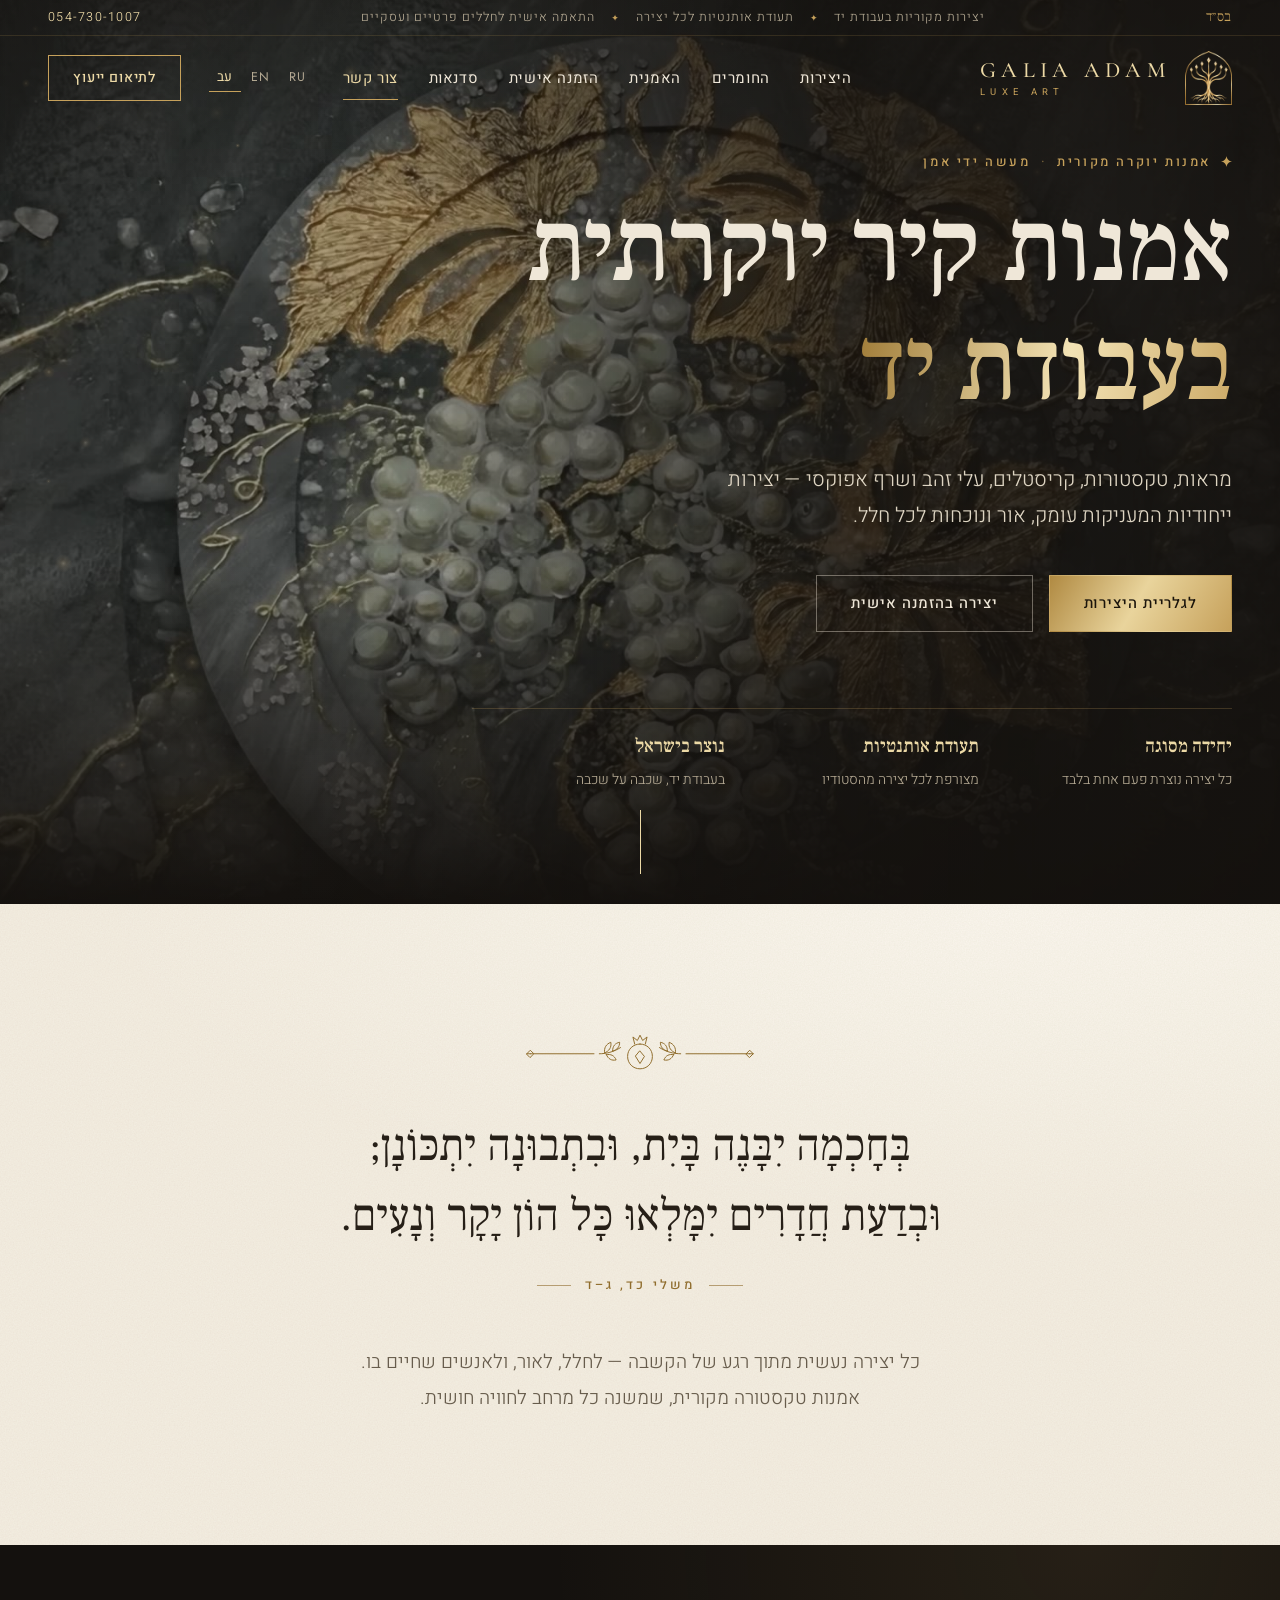
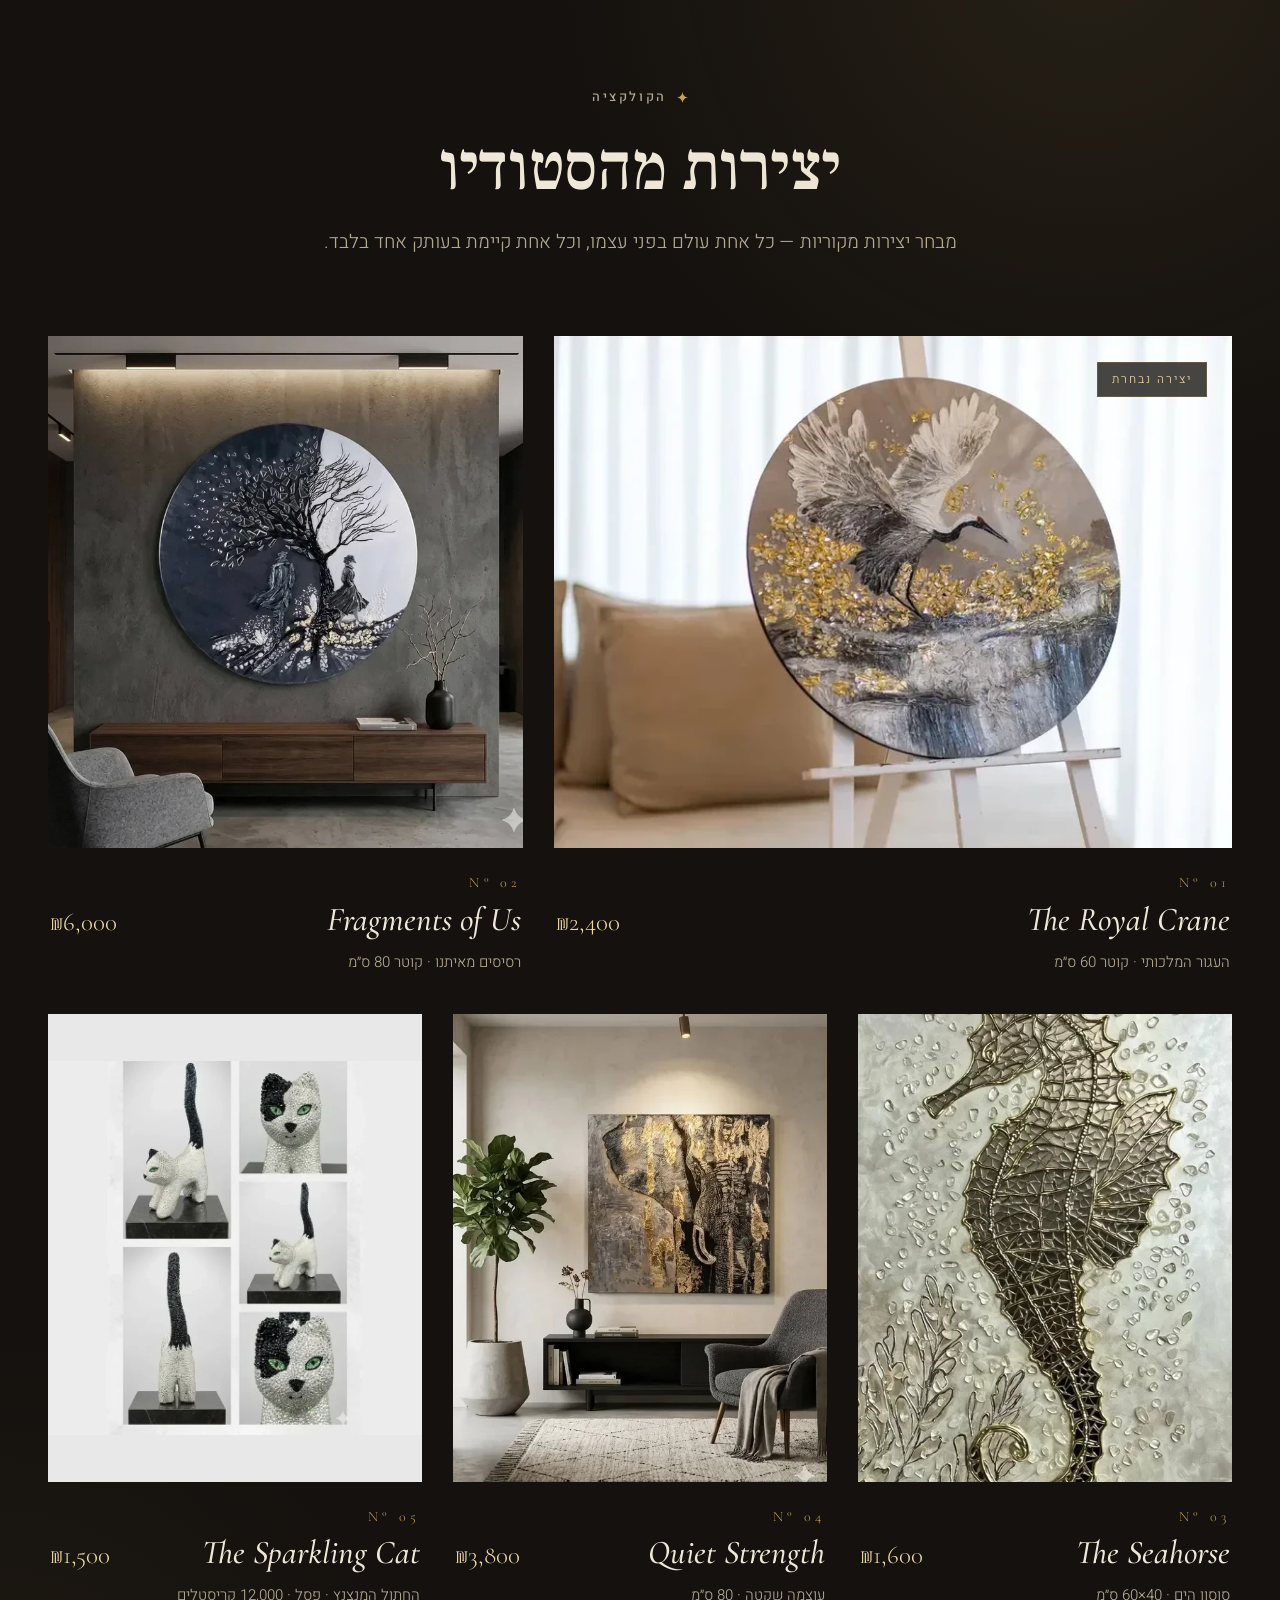
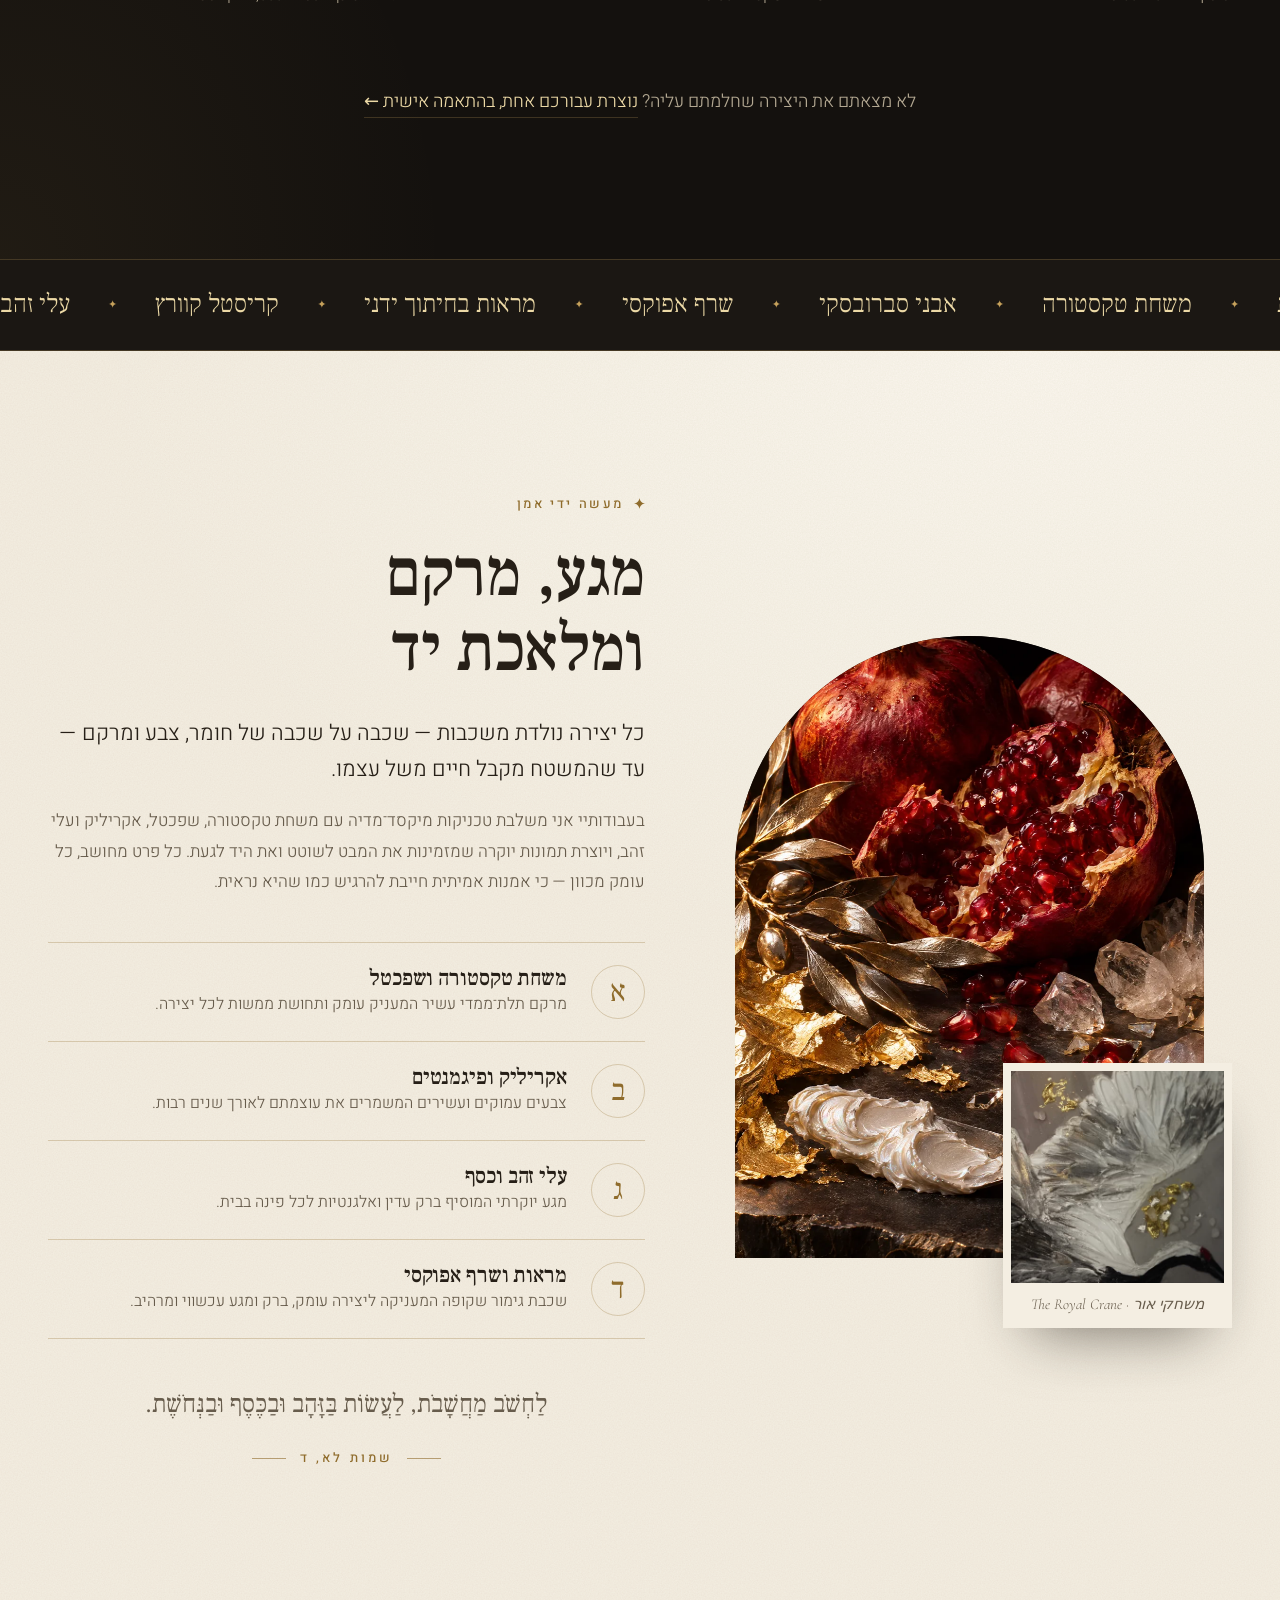
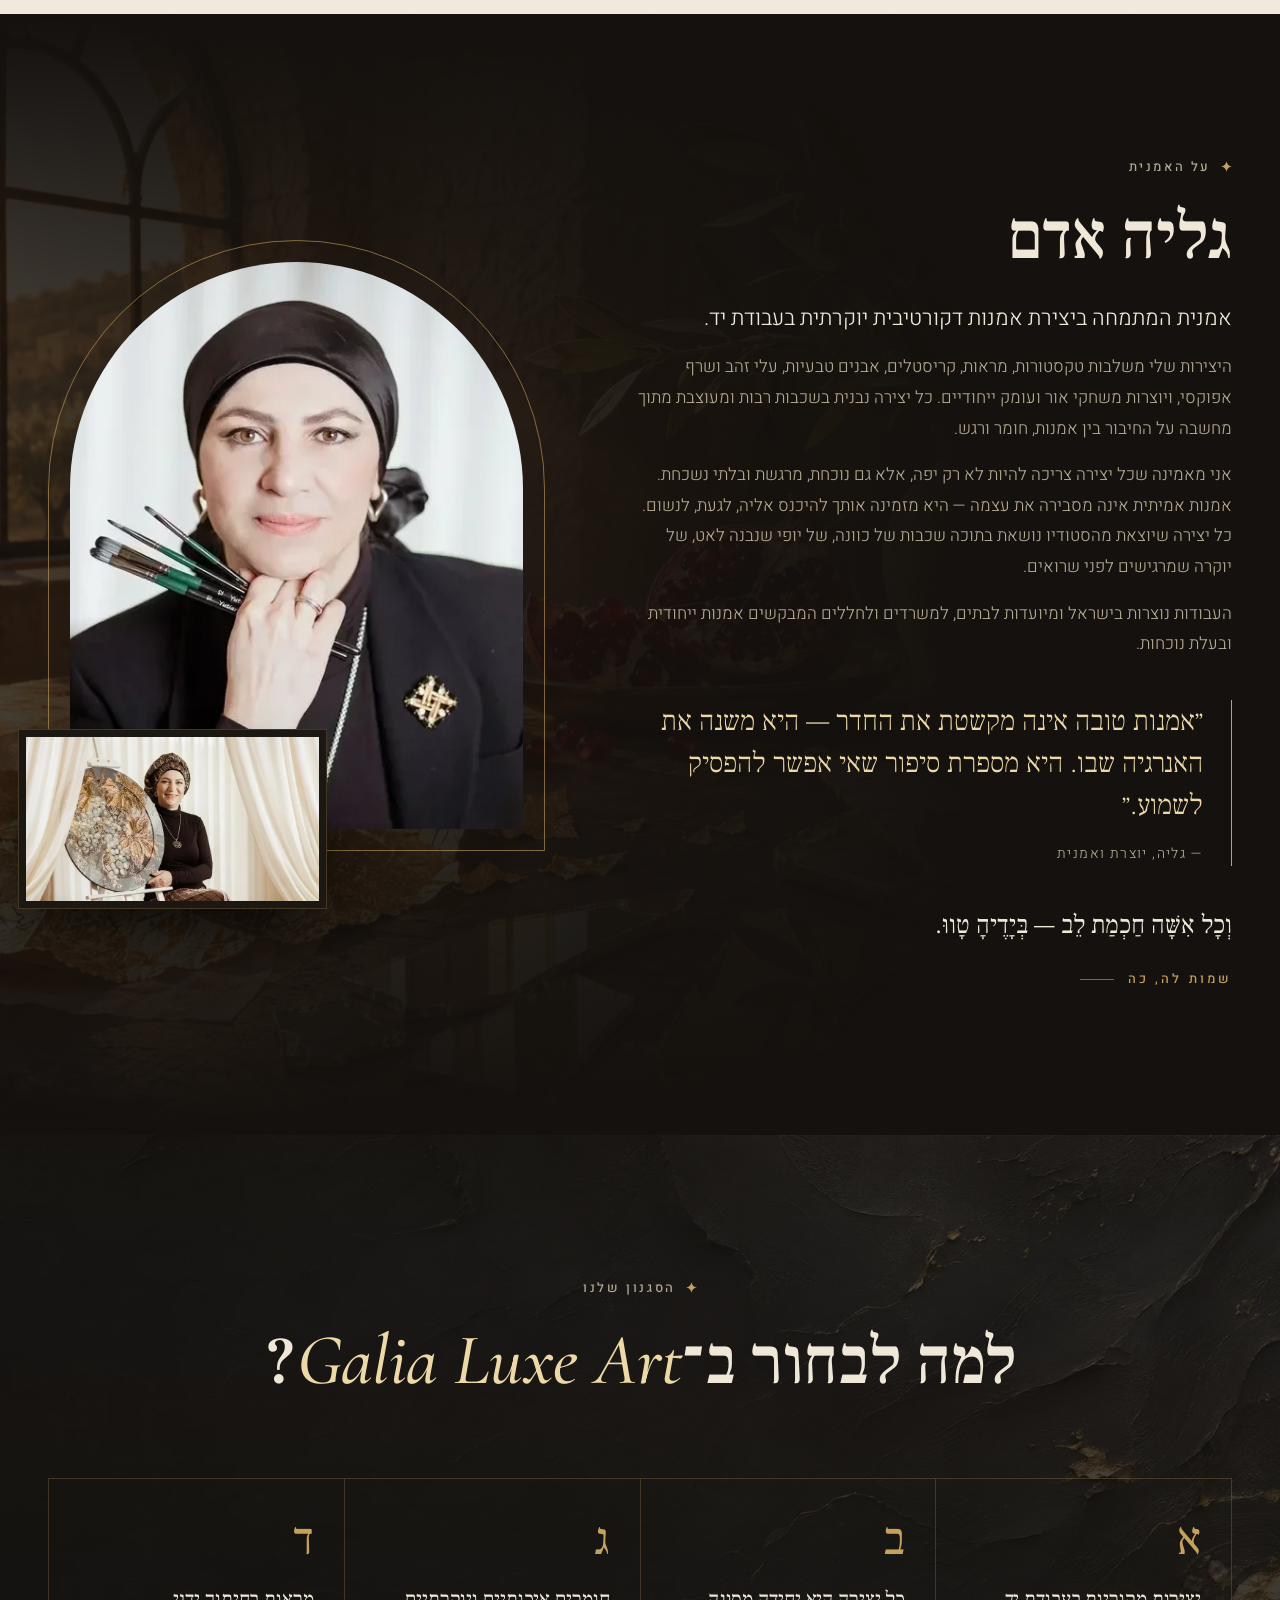
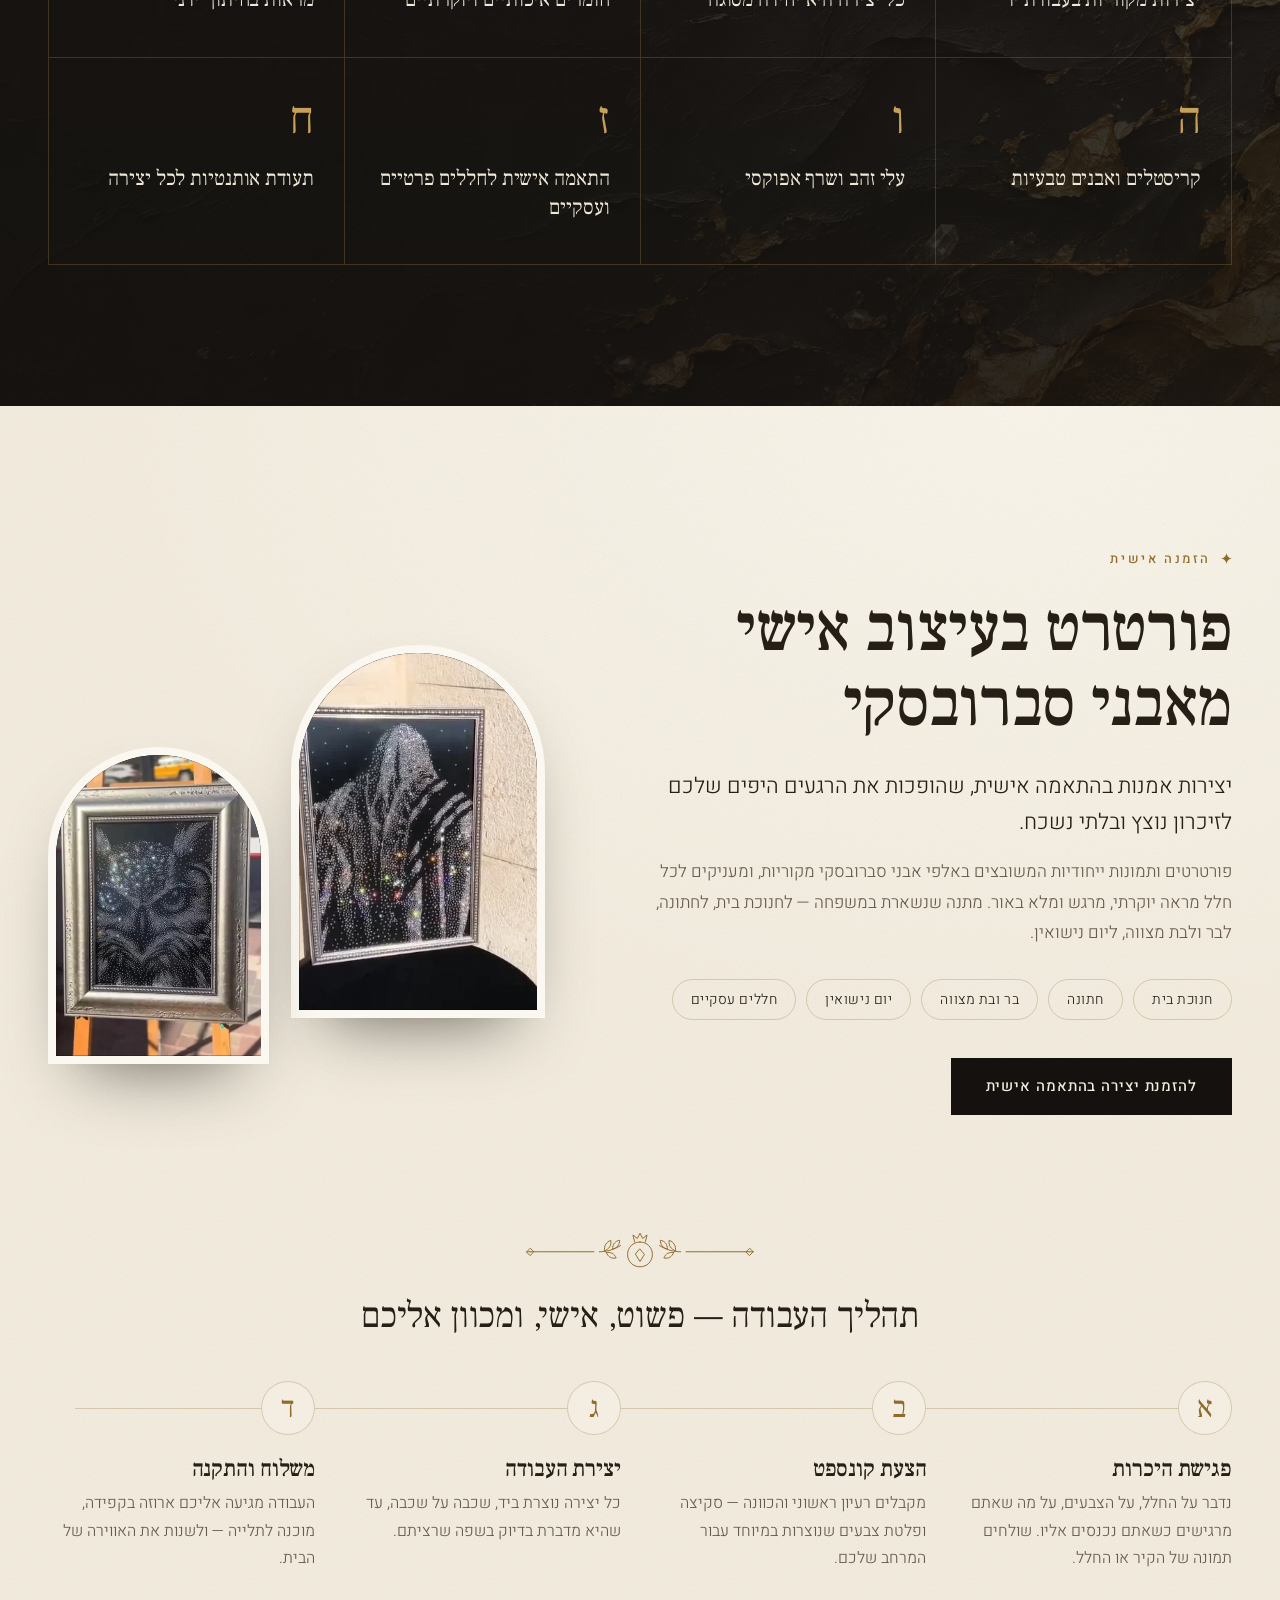
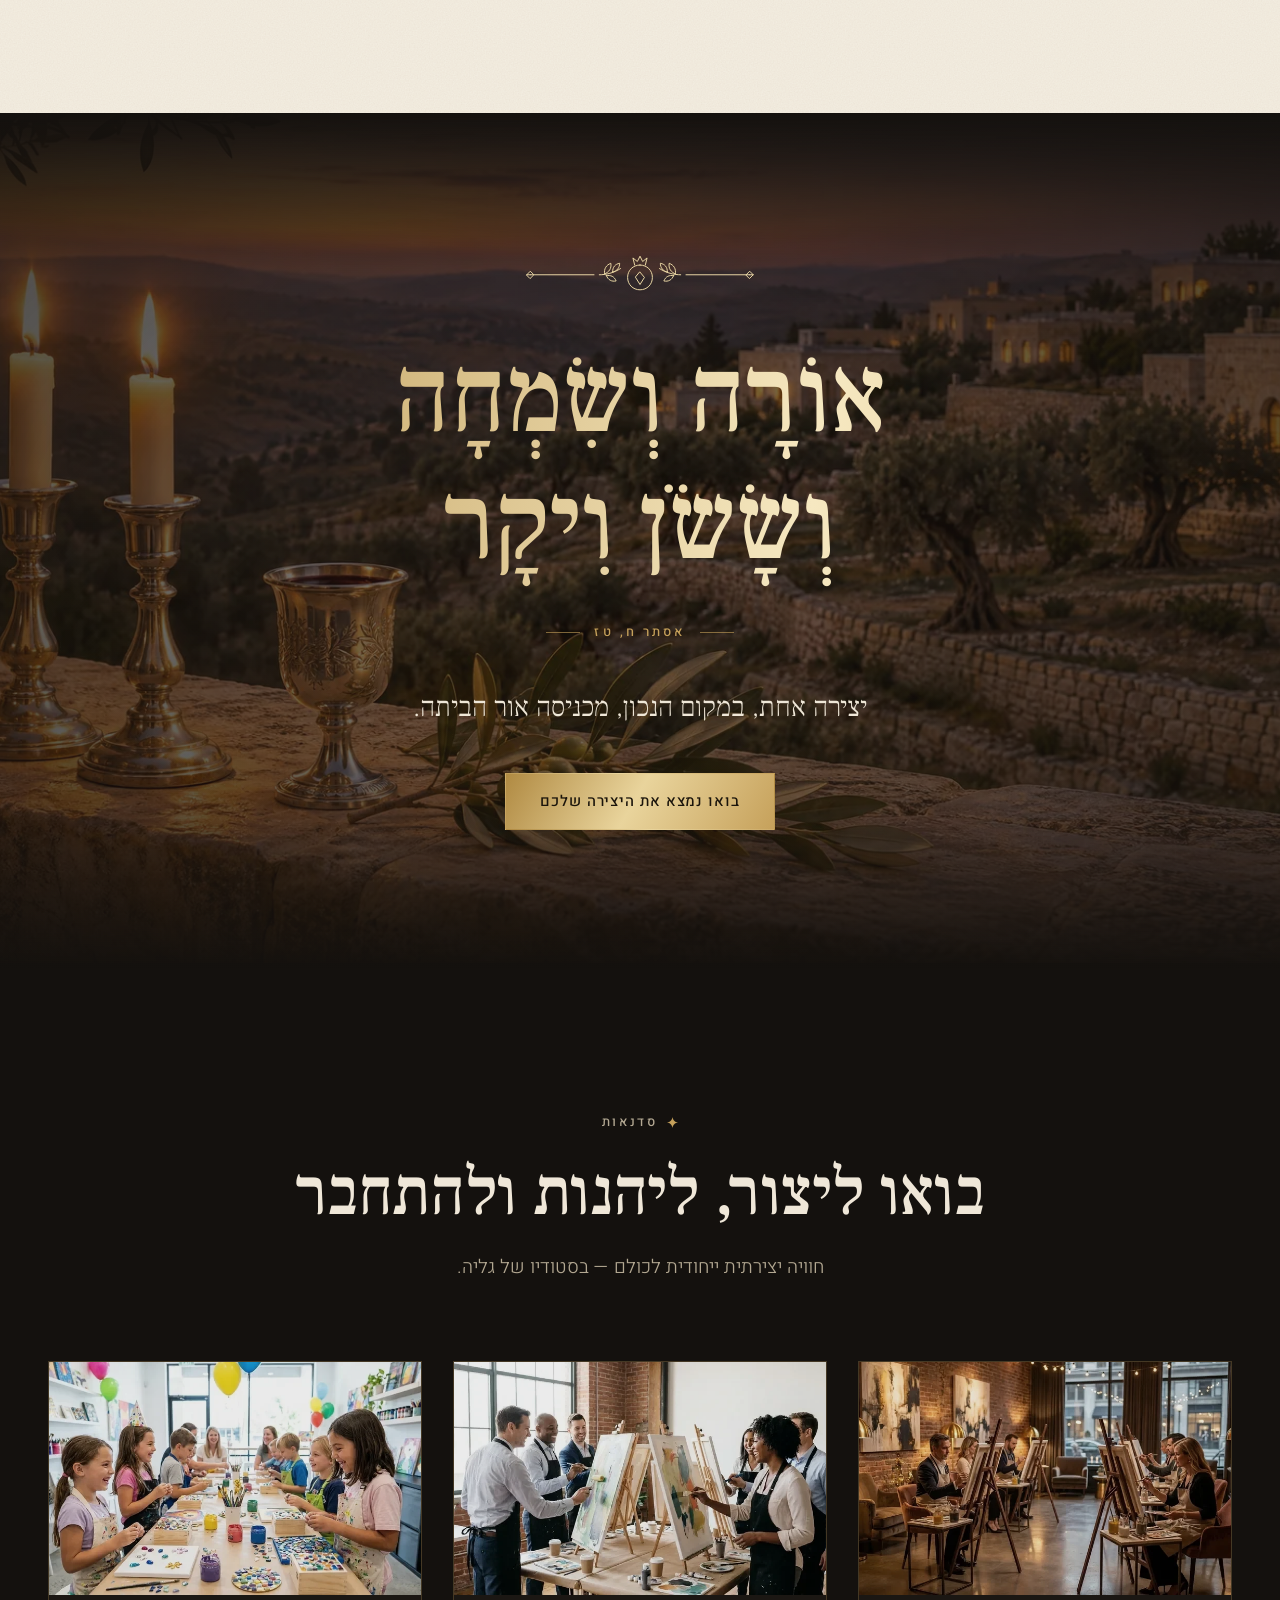
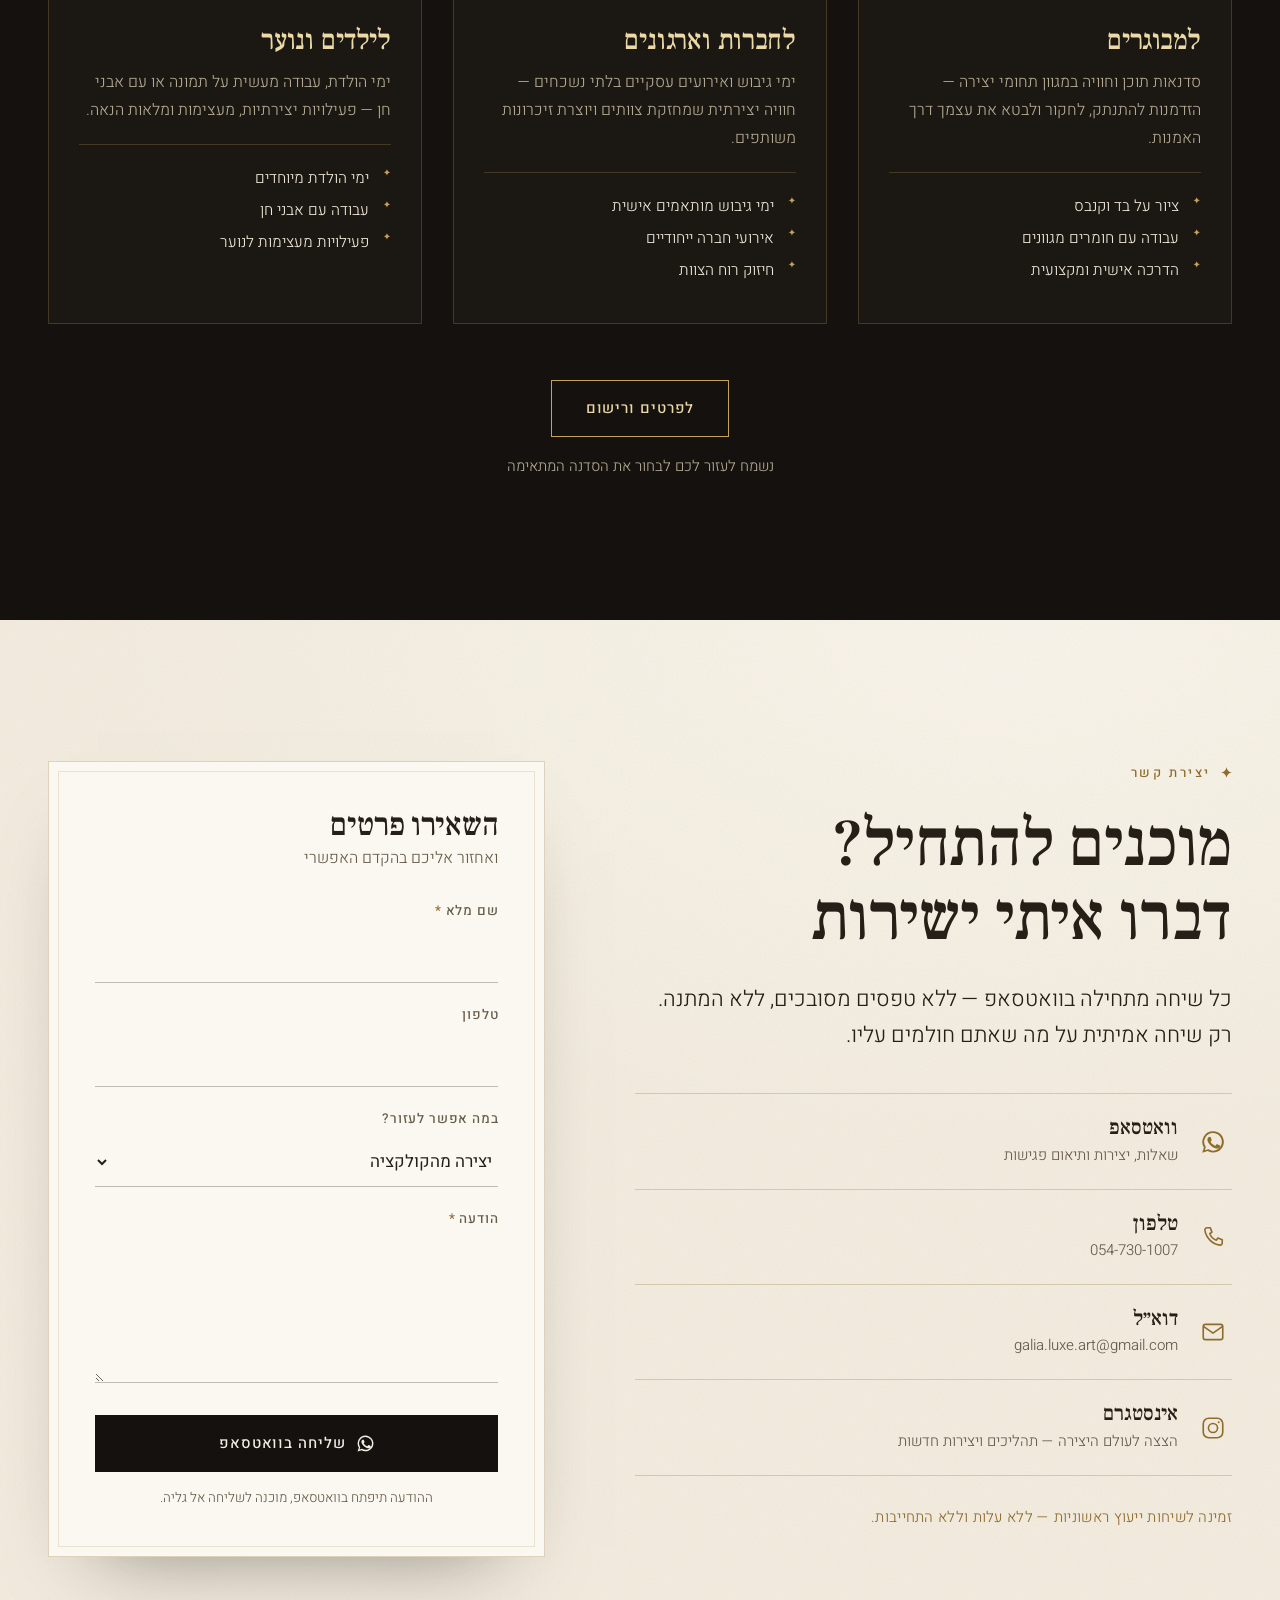
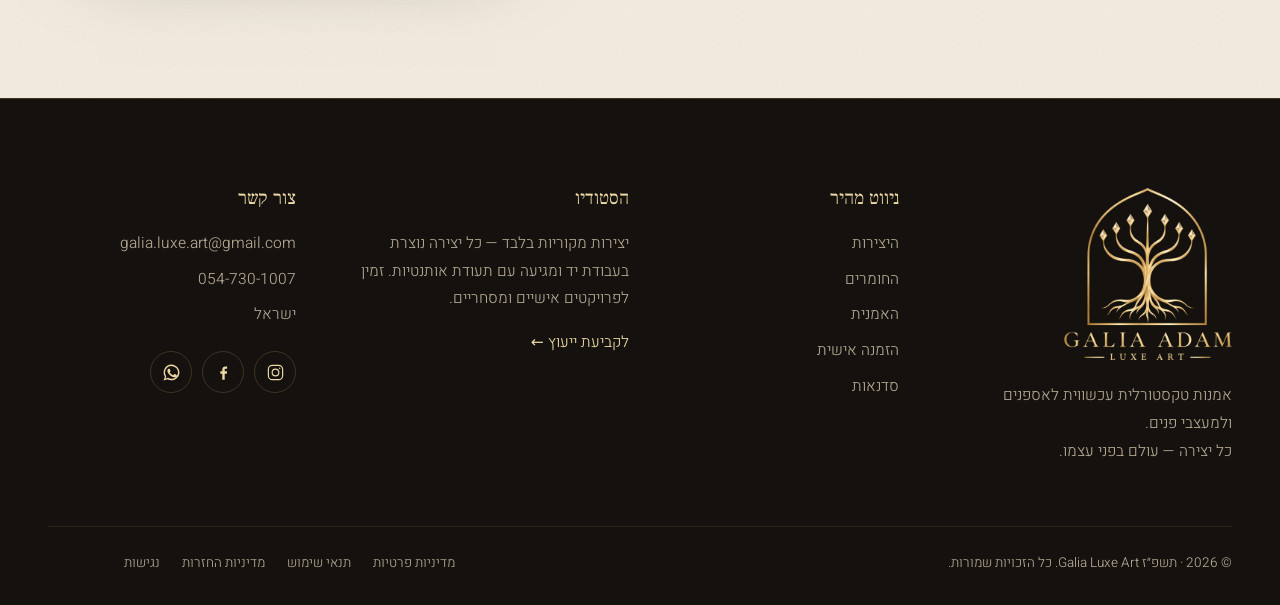
==== commit 36af9887: "Add English and Russian versions with a language switch Co-Authored-By: Claude Fable 5.2 <noreply@an" ====
--- a/index.html
+++ b/index.html
@@ -1,5 +1,5 @@
 <!doctype html>
-<html lang="he" dir="rtl">
+<html lang="he" dir="rtl" data-root="">
 <head>
 <meta charset="utf-8">
 <meta name="viewport" content="width=device-width, initial-scale=1, viewport-fit=cover">
@@ -16,10 +16,10 @@
 <link rel="apple-touch-icon" href="assets/brand/icon-180.png">
 <link rel="preconnect" href="https://fonts.googleapis.com">
 <link rel="preconnect" href="https://fonts.gstatic.com" crossorigin>
-<link href="https://fonts.googleapis.com/css2?family=Cormorant+Garamond:ital,wght@0,400;0,500;0,600;1,400;1,500&family=Frank+Ruhl+Libre:wght@300;400;500;700&family=Heebo:wght@300;400;500;600&display=swap" rel="stylesheet">
+<link href="https://fonts.googleapis.com/css2?family=Cormorant+Garamond:ital,wght@0,400;0,500;0,600;1,400;1,500&family=Frank+Ruhl+Libre:wght@300;400;500;700&family=Heebo:wght@300;400;500;600&family=Jost:wght@300;400;500&display=swap" rel="stylesheet">
 <link rel="preload" as="image" href="assets/img/hero-poster.jpg">
 <link rel="stylesheet" href="css/style.css">
-<script>document.documentElement.classList.add('js');</script>
+<script>document.documentElement.classList.add('js');(function(){try{var s=localStorage.getItem('gla-lang');if('he'==='he'&&!s&&/^ru/i.test(navigator.language||'')){location.replace('ru/'+location.hash)}}catch(e){}})();</script>
 </head>
 <body>
 
@@ -83,7 +83,12 @@
     <div class="wrap topbar__in">
       <span class="topbar__bsd" title="בסיעתא דשמיא">בס״ד</span>
       <span class="topbar__msg">יצירות מקוריות בעבודת יד <i>✦</i> תעודת אותנטיות לכל יצירה <i>✦</i> התאמה אישית לחללים פרטיים ועסקיים</span>
-      <a class="topbar__tel" href="tel:+972547301007" dir="ltr">054-730-1007</a>
+      <span class="topbar__end"><div class="lang lang--top" role="group" aria-label="Language">
+        <a href="./" hreflang="he" data-l="he" aria-current="true" lang="he">עב</a>
+        <a href="en/" hreflang="en" data-l="en" lang="en">EN</a>
+        <a href="ru/" hreflang="ru" data-l="ru" lang="ru">RU</a>
+      </div>
+      <a class="topbar__tel" href="tel:+972547301007" dir="ltr">054-730-1007</a></span>
     </div>
   </div>
   <div class="wrap nav">
@@ -99,7 +104,17 @@
       <a href="#workshops">סדנאות</a>
       <a href="#contact">צור קשר</a>
       <a class="btn btn--gold menu__cta" href="#contact">לתיאום ייעוץ</a>
+      <div class="lang lang--menu" role="group" aria-label="Language">
+        <a href="./" hreflang="he" data-l="he" aria-current="true" lang="he">עב</a>
+        <a href="en/" hreflang="en" data-l="en" lang="en">EN</a>
+        <a href="ru/" hreflang="ru" data-l="ru" lang="ru">RU</a>
+      </div>
     </nav>
+    <div class="lang lang--nav" role="group" aria-label="Language">
+        <a href="./" hreflang="he" data-l="he" aria-current="true" lang="he">עב</a>
+        <a href="en/" hreflang="en" data-l="en" lang="en">EN</a>
+        <a href="ru/" hreflang="ru" data-l="ru" lang="ru">RU</a>
+      </div>
     <a class="btn btn--line nav__cta" href="#contact">לתיאום ייעוץ</a>
     <button class="burger" id="burger" aria-label="פתיחת תפריט" aria-expanded="false" aria-controls="menu"><span></span><span></span></button>
   </div>
--- a/css/style.css
+++ b/css/style.css
@@ -12,6 +12,7 @@
   --serif:'Frank Ruhl Libre','David Libre','Times New Roman',serif;
   --sans:'Heebo',system-ui,-apple-system,'Segoe UI',Arial,sans-serif;
   --latin:'Cormorant Garamond','Times New Roman',serif;
+  --he-serif:'Frank Ruhl Libre','David Libre','Times New Roman',serif;
   --wrap:1240px; --gut:clamp(20px,4vw,48px);
   --ease:cubic-bezier(.2,.7,.2,1);
   --sec:clamp(84px,11vw,168px);
@@ -46,7 +47,7 @@
 @keyframes sheen{to{background-position:-220% 0}}
 
 .latin-name{font-family:var(--latin);font-style:italic;font-weight:500;white-space:nowrap;color:var(--gold-l);font-size:1.08em;unicode-bidi:isolate}
-.ot{font-family:var(--serif);font-weight:400;color:var(--gold);font-size:30px;line-height:1;display:grid;place-items:center;width:54px;height:54px;border:1px solid var(--hair);border-radius:50%;flex:none}
+.ot{font-family:var(--he-serif);font-weight:400;color:var(--gold);font-size:30px;line-height:1;display:grid;place-items:center;width:54px;height:54px;border:1px solid var(--hair);border-radius:50%;flex:none}
 
 .orn{width:230px;height:40px;color:var(--gold);margin-inline:auto}
 
@@ -114,7 +115,9 @@
 .site-header{position:fixed;top:0;inset-inline:0;z-index:100;transition:transform .5s var(--ease),background-color .5s var(--ease),box-shadow .5s var(--ease)}
 .topbar{height:36px;border-bottom:1px solid rgba(198,161,91,.16);font-size:12.500px;letter-spacing:.08em;color:var(--mut-dark)}
 .topbar__in{height:100%;display:flex;align-items:center;justify-content:space-between;gap:20px}
-.topbar__bsd{font-family:var(--serif);font-size:14px;color:var(--gold);letter-spacing:.04em}
+.topbar__bsd{font-family:var(--he-serif);font-size:14px;color:var(--gold);letter-spacing:.04em}
+.topbar__msg{min-width:0;white-space:nowrap;overflow:hidden;text-overflow:ellipsis}
+.topbar__end{display:flex;align-items:center;gap:18px;flex:none}
 .topbar__msg i{font-style:normal;color:var(--gold);margin-inline:12px;font-size:9px}
 .topbar__tel{color:var(--gold-l);letter-spacing:.1em}
 .nav{height:84px;display:flex;align-items:center;gap:28px;transition:height .5s var(--ease)}
@@ -124,10 +127,10 @@
 .brand__txt b{font-family:var(--latin);font-weight:500;font-size:22px;letter-spacing:.24em;color:var(--gold-l)}
 .brand__txt small{font-size:9.500px;letter-spacing:.56em;color:var(--gold);margin-top:7px;font-weight:400}
 .menu{display:flex;align-items:center;gap:clamp(18px,2.400vw,36px)}
-.menu a:not(.btn){position:relative;font-size:15px;font-weight:400;letter-spacing:.04em;color:var(--on-dark);padding:8px 0;transition:color .3s}
-.menu a:not(.btn)::after{content:"";position:absolute;bottom:0;inset-inline:0;height:1px;background:var(--gold);transform:scaleX(0);transform-origin:right;transition:transform .45s var(--ease)}
-.menu a:not(.btn):hover,.menu a.is-active{color:var(--gold-l)}
-.menu a:not(.btn):hover::after,.menu a.is-active::after{transform:scaleX(1)}
+.menu>a:not(.btn){position:relative;font-size:15px;font-weight:400;letter-spacing:.04em;color:var(--on-dark);padding:8px 0;transition:color .3s}
+.menu>a:not(.btn)::after{content:"";position:absolute;bottom:0;inset-inline:0;height:1px;background:var(--gold);transform:scaleX(0);transform-origin:right;transition:transform .45s var(--ease)}
+.menu>a:not(.btn):hover,.menu a.is-active{color:var(--gold-l)}
+.menu>a:not(.btn):hover::after,.menu a.is-active::after{transform:scaleX(1)}
 .menu__cta{display:none}
 .nav__cta{min-height:44px;padding:9px 24px;font-size:14px}
 .burger{display:none;width:44px;height:44px;position:relative;z-index:2}
@@ -365,7 +368,7 @@
 .footer__base{display:flex;flex-wrap:wrap;justify-content:space-between;gap:12px 30px;padding-block:24px 30px;padding-inline-end:76px;border-top:1px solid rgba(198,161,91,.14);font-size:13.500px;color:var(--mut-dark)}
 .footer__legal{display:flex;flex-wrap:wrap;gap:6px 22px}
 
-.fab{position:fixed;z-index:90;bottom:24px;left:24px;width:58px;height:58px;border-radius:50%;display:grid;place-items:center;background:linear-gradient(135deg,#b08a42,#ecd9a6);color:#17120a;box-shadow:0 14px 34px -10px rgba(0,0,0,.7);transition:transform .4s var(--ease),opacity .5s;opacity:0;pointer-events:none}
+.fab{position:fixed;z-index:90;bottom:24px;inset-inline-end:24px;width:58px;height:58px;border-radius:50%;display:grid;place-items:center;background:linear-gradient(135deg,#b08a42,#ecd9a6);color:#17120a;box-shadow:0 14px 34px -10px rgba(0,0,0,.7);transition:transform .4s var(--ease),opacity .5s;opacity:0;pointer-events:none}
 .fab svg{width:28px;height:28px}
 .fab::before{content:"";position:absolute;inset:-7px;border:1px solid var(--gold);border-radius:50%;opacity:.5;animation:ring 2.800s ease-out infinite}
 @keyframes ring{from{transform:scale(.86);opacity:.7}to{transform:scale(1.250);opacity:0}}
@@ -410,13 +413,15 @@
    RESPONSIVE
    ===================================================================== */
 @media (max-width:1080px){
-  .nav__cta{display:none}
+  .nav__cta,.lang--nav{display:none}
+  .lang--top{display:flex}
+  .menu .lang--menu{display:flex;margin-top:30px;font-size:15px;gap:8px}
   .burger{display:block}
   .menu{position:fixed;inset:0;z-index:1;flex-direction:column;justify-content:center;gap:6px;background:rgba(17,14,11,.98);padding:110px var(--gut) 40px;opacity:0;visibility:hidden;transition:opacity .5s var(--ease),visibility .5s;height:100vh;height:100dvh}
-  .menu a:not(.btn){font-family:var(--serif);font-size:32px;padding:8px 0;opacity:0;transform:translateY(16px);transition:opacity .5s var(--ease),transform .5s var(--ease),color .3s}
+  .menu>a:not(.btn){font-family:var(--serif);font-size:32px;padding:8px 0;opacity:0;transform:translateY(16px);transition:opacity .5s var(--ease),transform .5s var(--ease),color .3s}
   .menu__cta{display:inline-flex;margin-top:26px}
   .menu-open .menu{opacity:1;visibility:visible}
-  .menu-open .menu a:not(.btn){opacity:1;transform:none}
+  .menu-open .menu>a:not(.btn){opacity:1;transform:none}
   .menu-open .menu a:nth-child(2){transition-delay:.05s}.menu-open .menu a:nth-child(3){transition-delay:.1s}.menu-open .menu a:nth-child(4){transition-delay:.15s}.menu-open .menu a:nth-child(5){transition-delay:.2s}.menu-open .menu a:nth-child(6){transition-delay:.25s}
   .menu-open .burger span:first-child{top:21px;transform:rotate(45deg)}
   .menu-open .burger span:last-child{top:21px;transform:rotate(-45deg)}
@@ -466,7 +471,7 @@
   .sheet__specs div{grid-template-columns:78px 1fr}
   .pasuk cite::before,.pasuk cite::after{width:20px;margin-inline:9px}
   .artist__second{inset-inline-end:0}
-  .fab{bottom:16px;left:16px;width:54px;height:54px}
+  .fab{bottom:16px;inset-inline-end:16px;width:54px;height:54px}
 }
 
 @media (prefers-reduced-motion:reduce){
@@ -475,3 +480,89 @@
   .js [data-reveal],.js [data-reveal="mask"]>img,.js .hero__title .line>span,.js .hero__eyebrow,.js .hero__lead,.js .hero__actions,.js .hero__marks{opacity:1;transform:none;clip-path:none}
   .hero__dust,.light__dust{display:none}
 }
+
+/* =====================================================================
+   LANGUAGE SWITCH
+   ===================================================================== */
+.lang{display:flex;align-items:center;gap:2px;direction:ltr;font-family:'Jost','Heebo',sans-serif;font-size:12.500px;font-weight:400;letter-spacing:.12em;flex:none}
+.lang a{padding:5px 8px;line-height:1.2;color:var(--mut-dark);border-bottom:1px solid transparent;transition:color .3s,border-color .3s}
+.lang a[lang="he"]{font-family:'Heebo',sans-serif;letter-spacing:.02em;font-size:1.080em}
+.lang a:hover{color:var(--gold-l)}
+.lang a[aria-current]{color:var(--gold-l);border-color:var(--gold)}
+.lang--top,.lang--menu{display:none}
+
+/* Hebrew source line shown under a translated verse */
+.pasuk p.pasuk__src{font-family:var(--he-serif);font-style:normal;font-weight:400;font-size:clamp(17px,1.600vw,22px);line-height:1.7;margin-top:16px;opacity:.72}
+.pasuk--xl p.pasuk__src{font-size:clamp(20px,2.400vw,32px);margin-top:10px}
+
+/* =====================================================================
+   LEFT-TO-RIGHT PAGES (English, Russian)
+   ===================================================================== */
+html[dir="ltr"]{--serif:'Cormorant Garamond','Times New Roman',serif;--sans:'Jost','Heebo',system-ui,-apple-system,'Segoe UI',Arial,sans-serif}
+html[dir="ltr"] h1,html[dir="ltr"] h2,html[dir="ltr"] h3,html[dir="ltr"] h4{letter-spacing:0;overflow-wrap:break-word}
+html[dir="ltr"] h2{font-size:clamp(38px,5.400vw,76px);line-height:1.06}
+html[lang="ru"] h2{font-size:clamp(31px,4.200vw,60px);line-height:1.1}
+html[dir="ltr"] .h-mid{font-size:clamp(26px,3vw,40px)}
+html[dir="ltr"] .hero__title{font-size:clamp(44px,8vw,118px);line-height:1}
+html[lang="ru"] .hero__title{font-size:clamp(33px,6.300vw,94px);line-height:1.05}
+html[dir="ltr"] .hero__title .line{padding-top:.1em;padding-bottom:.16em;margin-bottom:-.1em}
+html[dir="ltr"] .eyebrow{text-transform:uppercase;font-size:12px;letter-spacing:.24em}
+html[dir="ltr"] .btn{text-transform:uppercase;font-size:13px;letter-spacing:.14em}
+html[dir="ltr"] .menu>a:not(.btn){font-size:14px;letter-spacing:.08em}
+html[dir="ltr"] .menu{gap:clamp(14px,1.900vw,30px)}
+html[dir="ltr"] .nav__cta{font-size:12px;padding-inline:18px}
+html[dir="ltr"] .progress{transform-origin:left}
+html[dir="ltr"] .menu>a:not(.btn)::after{transform-origin:left}
+html[dir="ltr"] .marquee span{direction:ltr}
+html[dir="ltr"] .marquee__track{animation-direction:reverse}
+html[dir="ltr"] .card__no,html[dir="ltr"] .card__name,html[dir="ltr"] .sheet__title{text-align:left}
+html[dir="ltr"] .card__view svg{transform:scaleX(-1)}
+html[dir="ltr"] .artist__bg::after{background:linear-gradient(to bottom,var(--ink) 0%,transparent 30%,transparent 70%,var(--ink) 100%),linear-gradient(to left,transparent 0%,var(--ink) 78%)}
+html[dir="ltr"] .pasuk p:not(.pasuk__src){font-style:italic}
+html[dir="ltr"] .pasuk--xl p:not(.pasuk__src){font-size:clamp(40px,7vw,104px);line-height:1.1}
+html[dir="ltr"] .pasuk--start .pasuk__src{text-align:left}
+html[dir="ltr"] .quote blockquote{font-style:italic;font-size:clamp(24px,2.400vw,33px);line-height:1.4}
+html[dir="ltr"] .hero__marks{max-width:960px}
+html[dir="ltr"] .hero__marks li{flex-basis:240px}
+html[dir="ltr"] .hero__marks b{font-size:22px;line-height:1.25;margin-bottom:4px}
+html[dir="ltr"] .materials h3{font-size:25px}
+html[dir="ltr"] .why__grid h3{font-size:24px;line-height:1.25}
+html[dir="ltr"] .steps h4{font-size:26px}
+html[dir="ltr"] .ws__body h3{font-size:32px}
+html[dir="ltr"] .channels b{font-size:24px}
+html[dir="ltr"] .form h3{font-size:36px}
+html[dir="ltr"] .footer h4{font-size:22px}
+html[dir="ltr"] .marquee span{font-size:clamp(22px,2.200vw,30px);font-style:italic}
+html[dir="ltr"] .light__txt{font-size:clamp(22px,2.400vw,31px);font-style:italic}
+html[dir="ltr"] .sheet__he{font-size:23px;font-style:italic}
+html[dir="ltr"] .sheet__specs div{grid-template-columns:104px 1fr}
+html[dir="ltr"] .form label{letter-spacing:.08em}
+@media (min-width:901px){
+  html[dir="ltr"] .hero__veil{background:
+    linear-gradient(to right,rgba(20,17,14,.94) 0%,rgba(20,17,14,.80) 34%,rgba(20,17,14,.30) 68%,rgba(20,17,14,.46) 100%),
+    linear-gradient(to bottom,rgba(20,17,14,.55) 0%,transparent 24%,transparent 62%,var(--ink) 100%)}
+  html[dir="ltr"] .hero__video{object-position:70% 50%}
+}
+@media (max-width:1320px){
+  html[dir="ltr"] .nav__cta{display:none}
+}
+@media (max-width:1080px){
+  html[dir="ltr"] .menu>a:not(.btn){font-size:30px;letter-spacing:0}
+  html[dir="ltr"] .menu{gap:6px}
+}
+@media (max-width:600px){
+  html[dir="ltr"] .why__grid h3{font-size:19px}
+  html[dir="ltr"] .hero__marks b{font-size:20px}
+  html[dir="ltr"] .sheet__specs div{grid-template-columns:92px 1fr}
+}
+@media (max-width:1080px){
+  .lang.lang--nav{display:none}
+  .lang.lang--top{display:flex}
+  .menu .lang.lang--menu{display:flex}
+  .topbar__end{gap:12px}
+}
+@media (max-width:600px){
+  html[dir="ltr"] .hero__eyebrow{display:block;font-size:11px;letter-spacing:.18em;line-height:1.9}
+  html[dir="ltr"] .hero__eyebrow .spark{display:inline-block;margin-inline-end:8px;vertical-align:baseline}
+  html[dir="ltr"] .hero__eyebrow span{margin-inline:6px}
+}
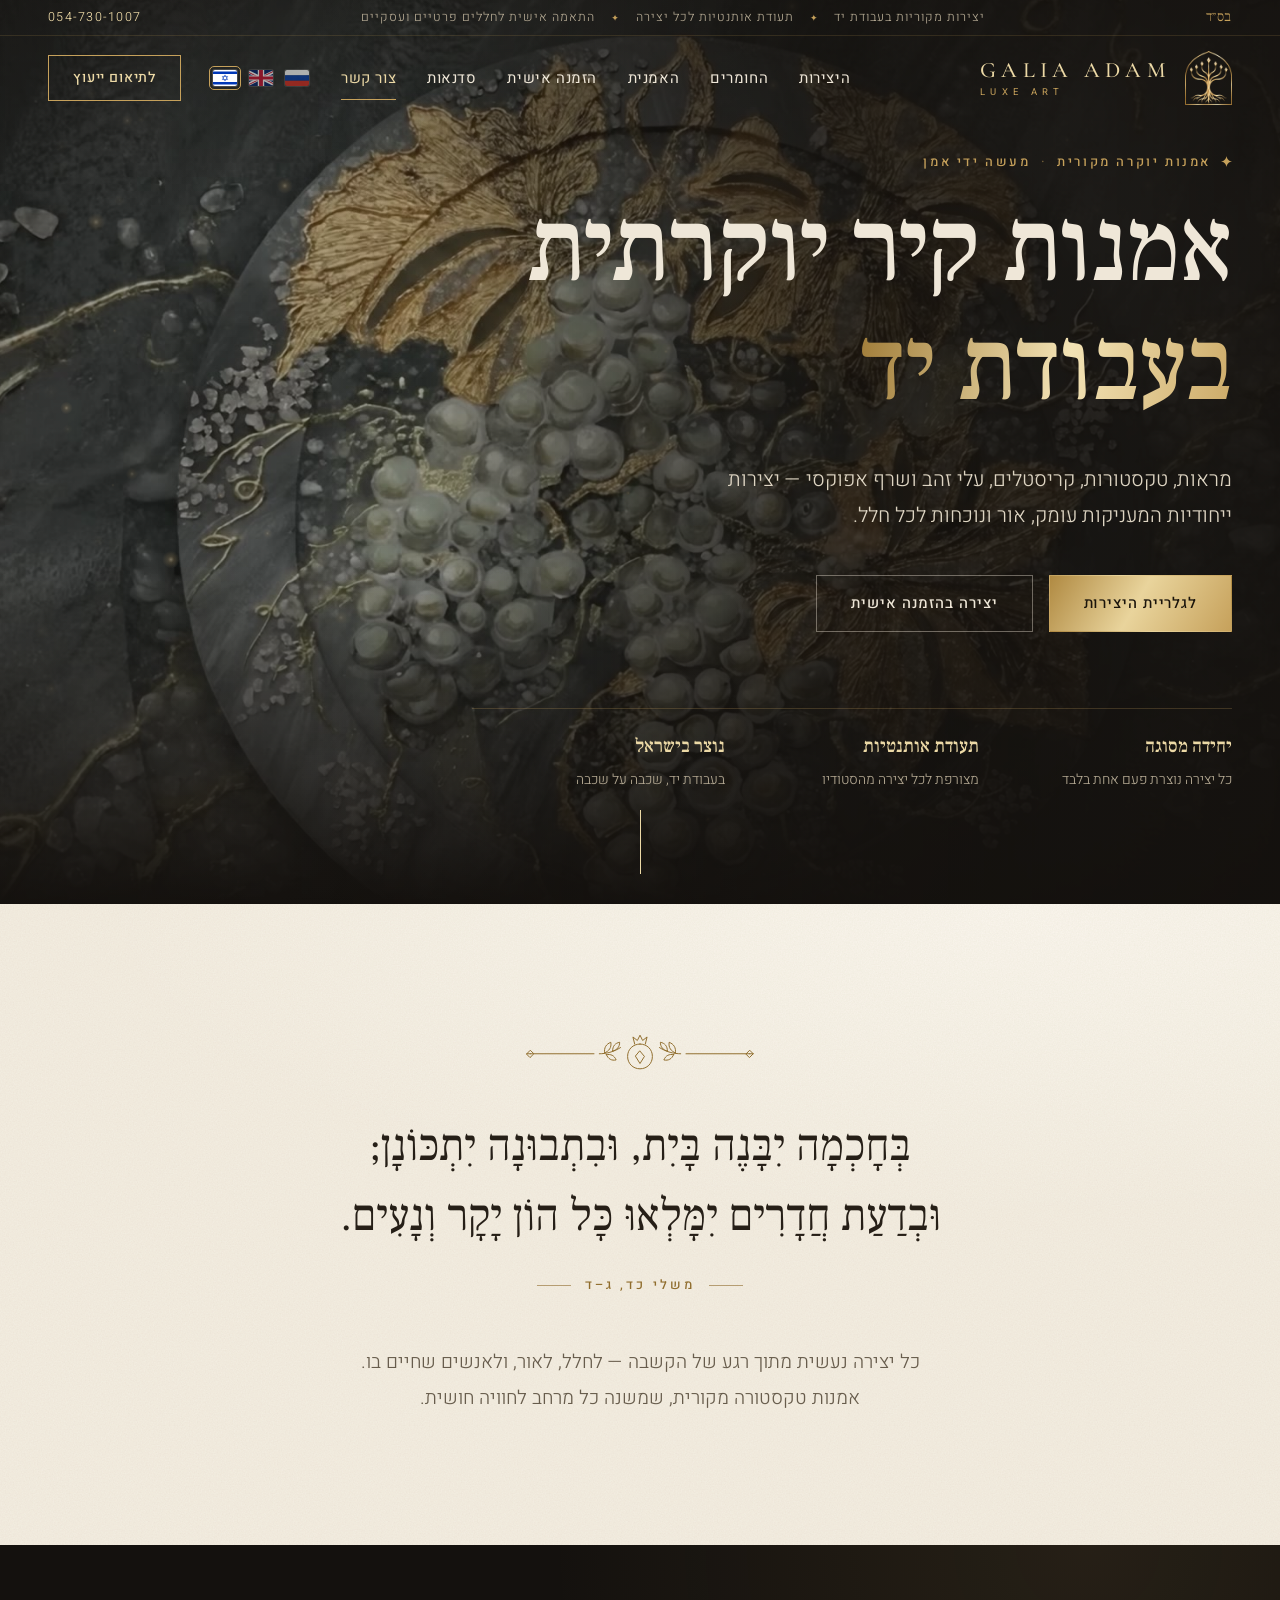
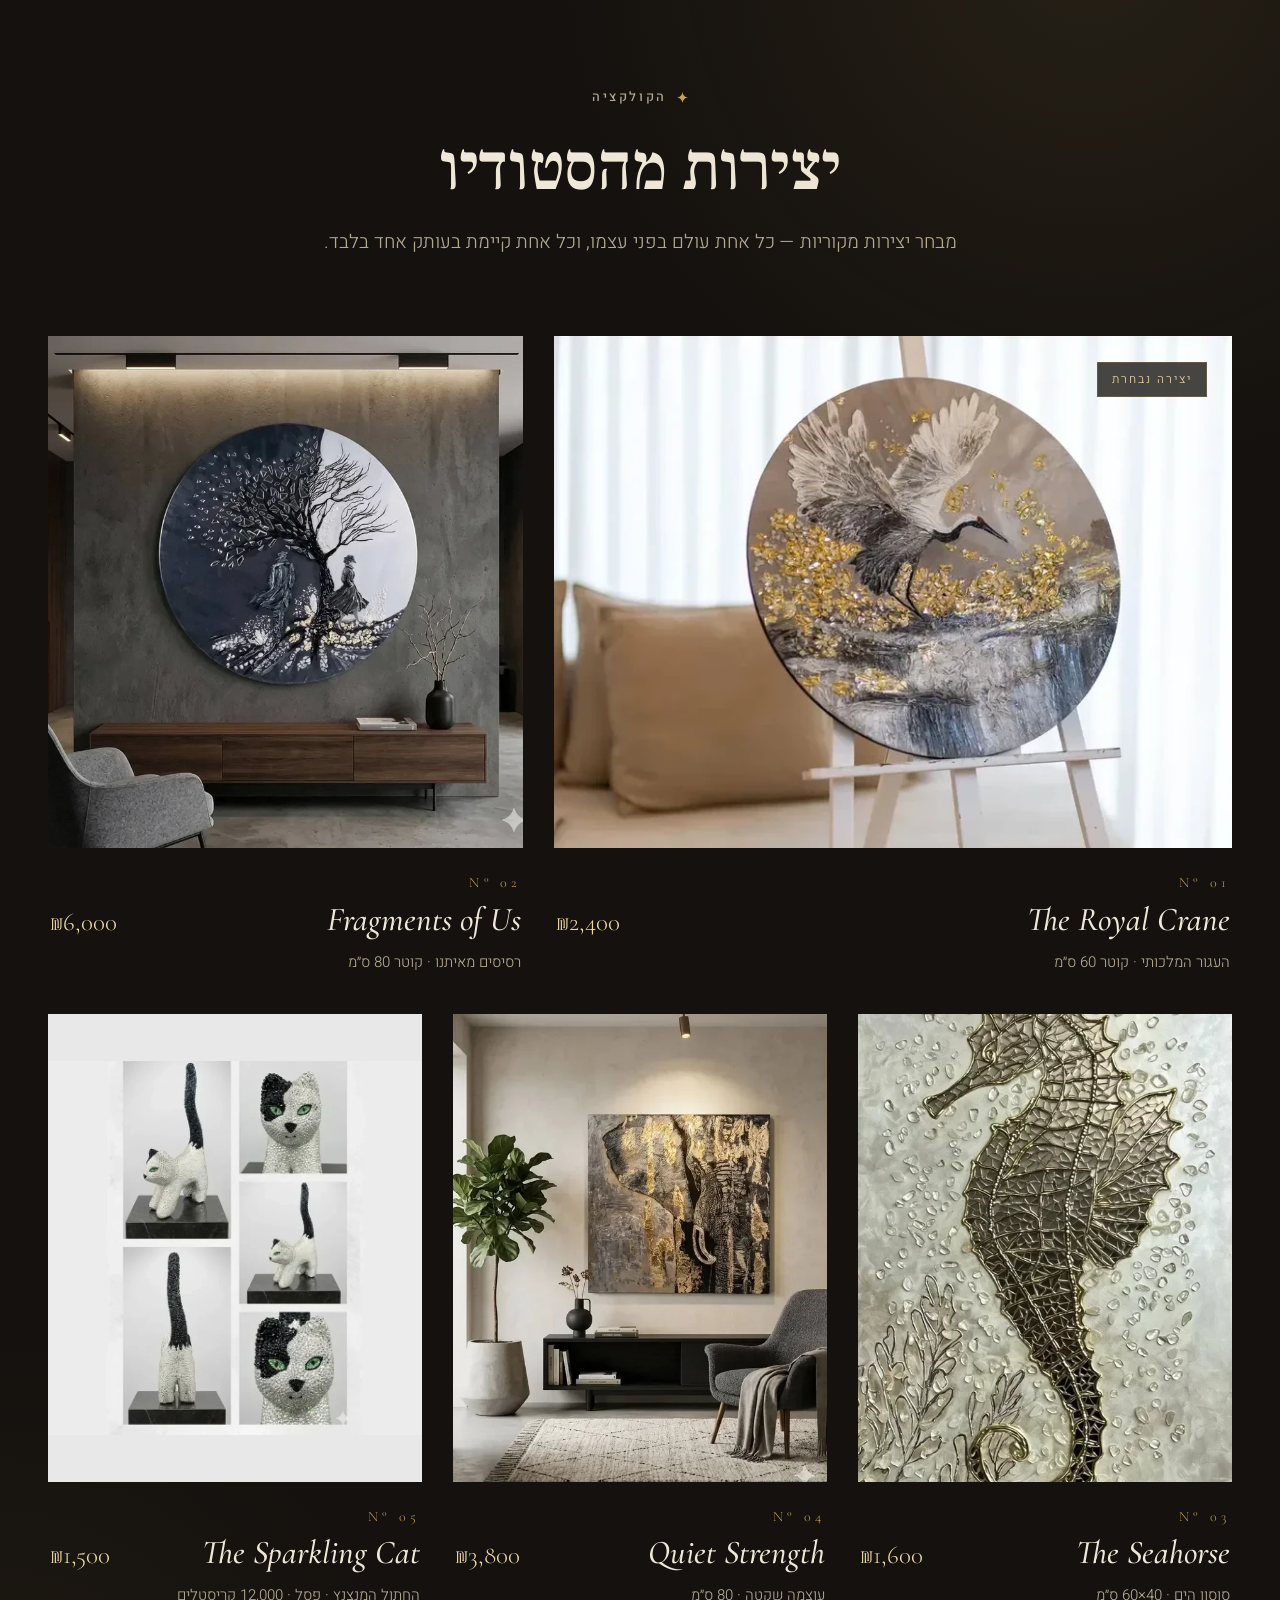
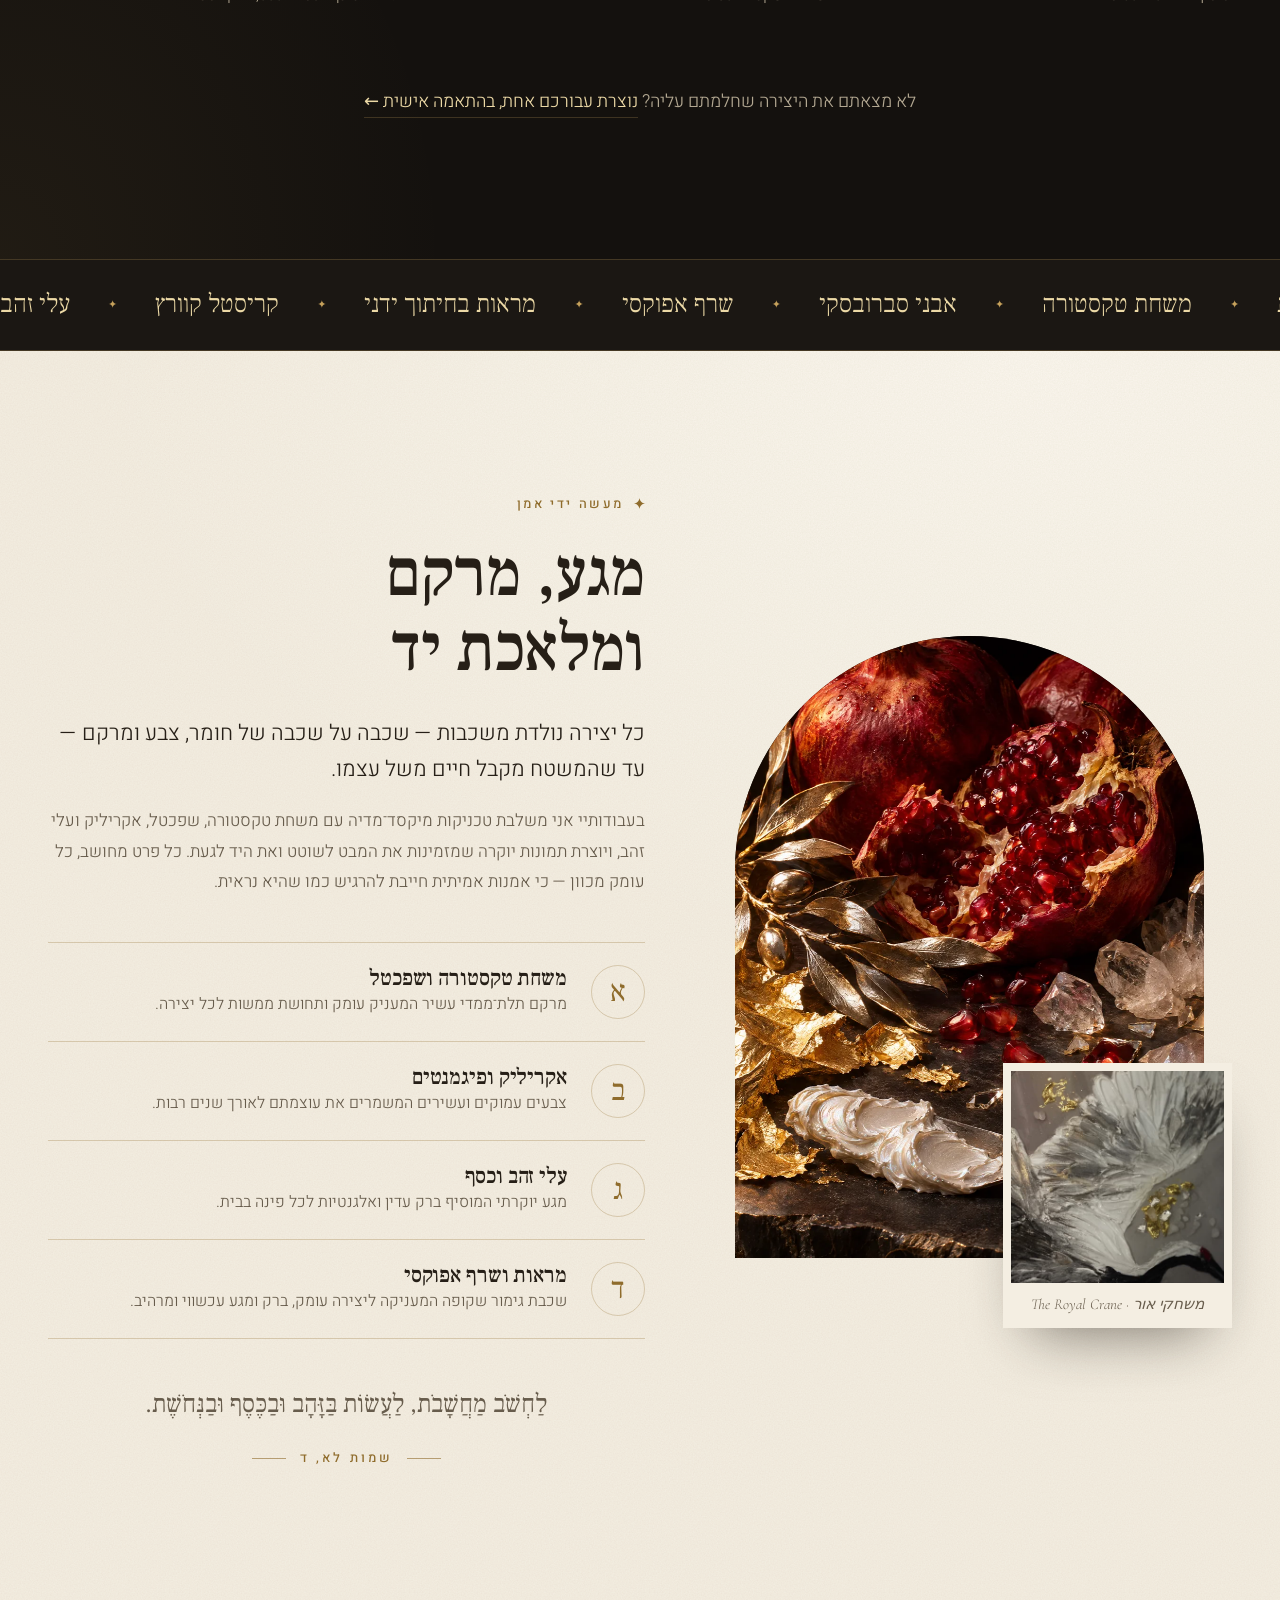
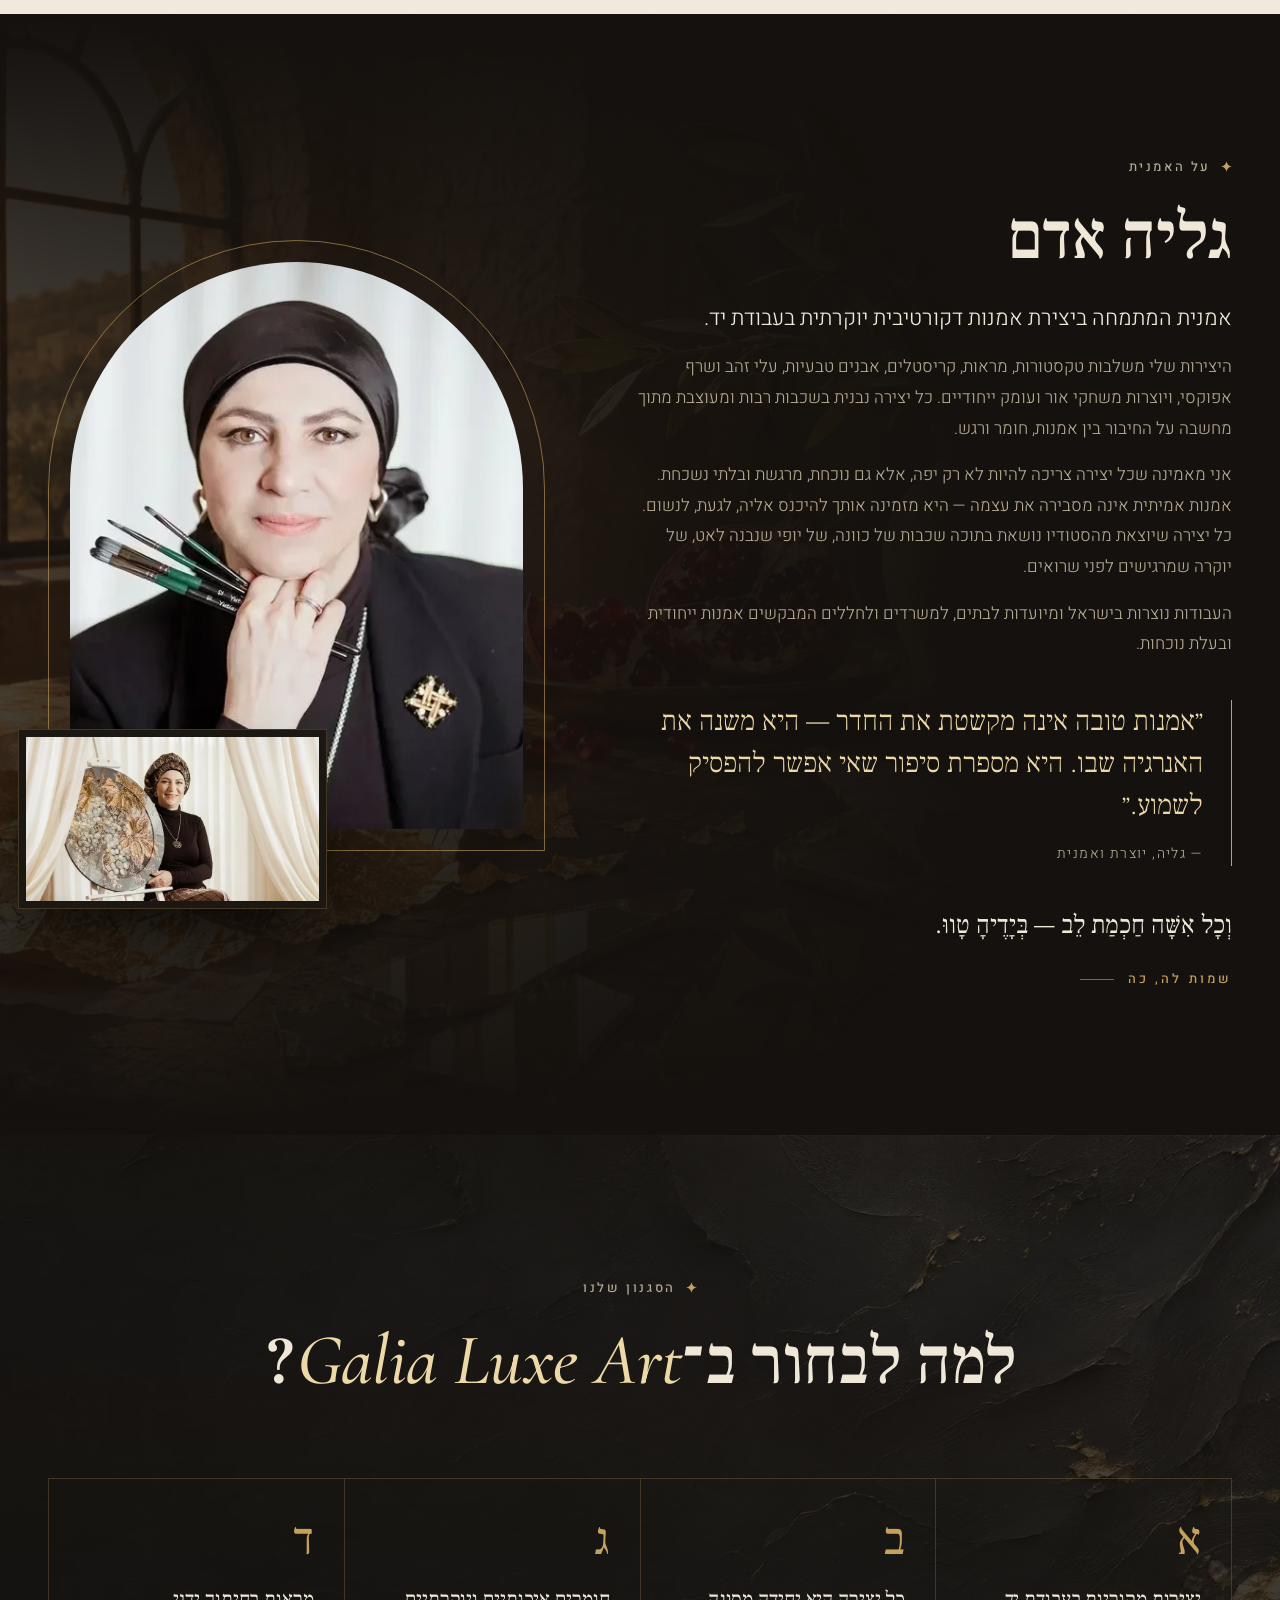
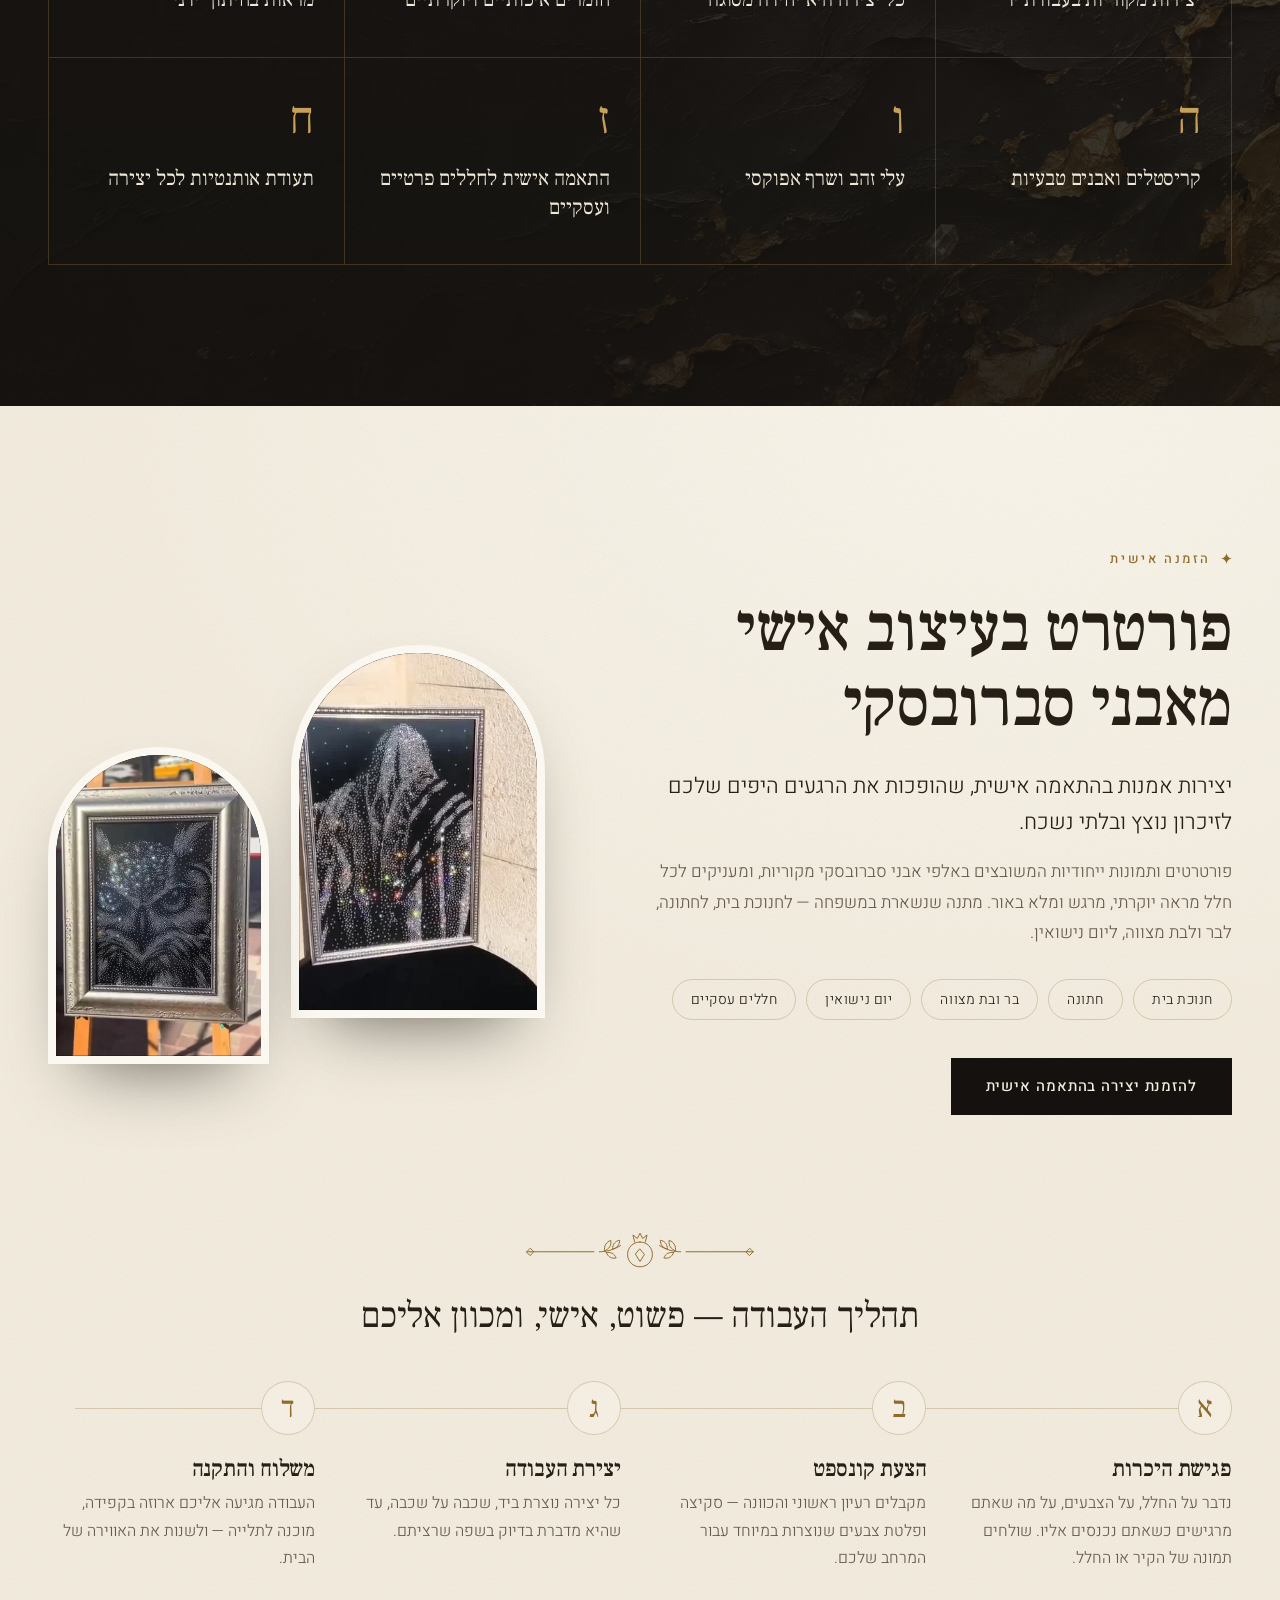
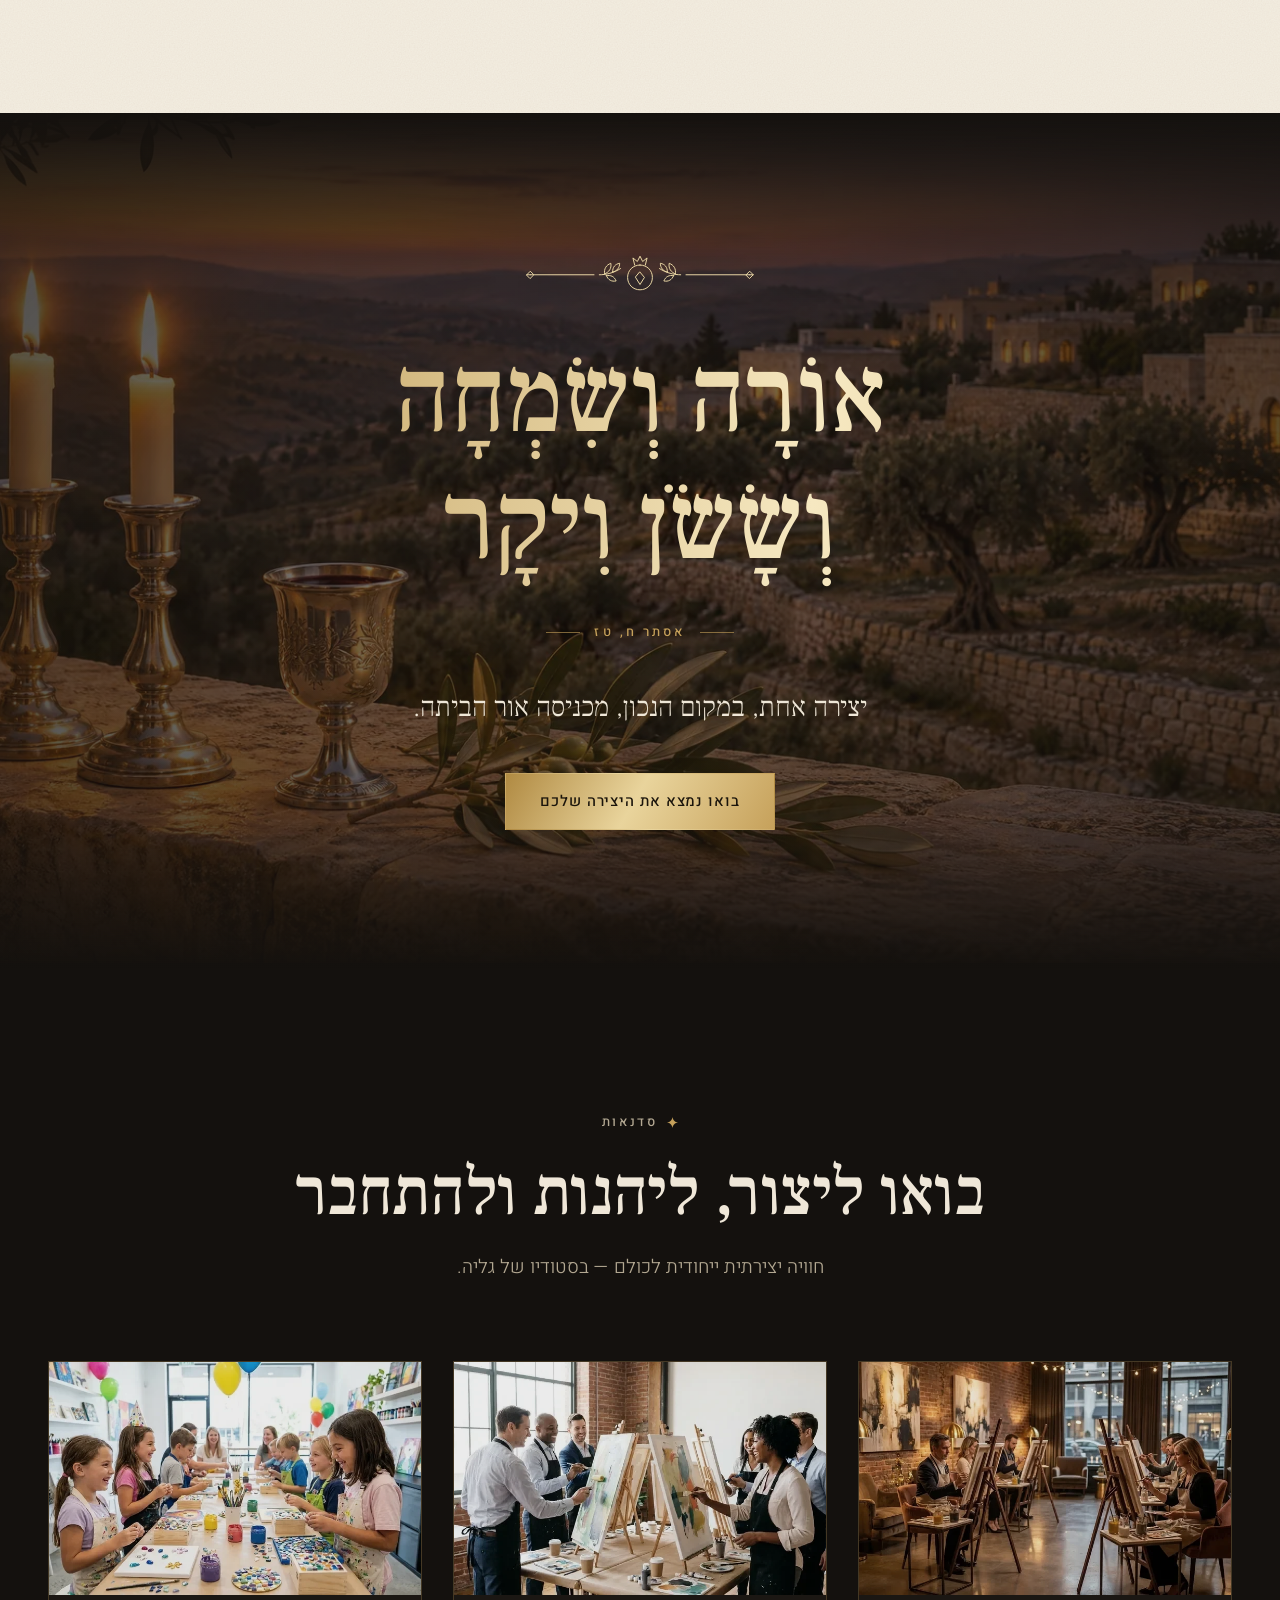
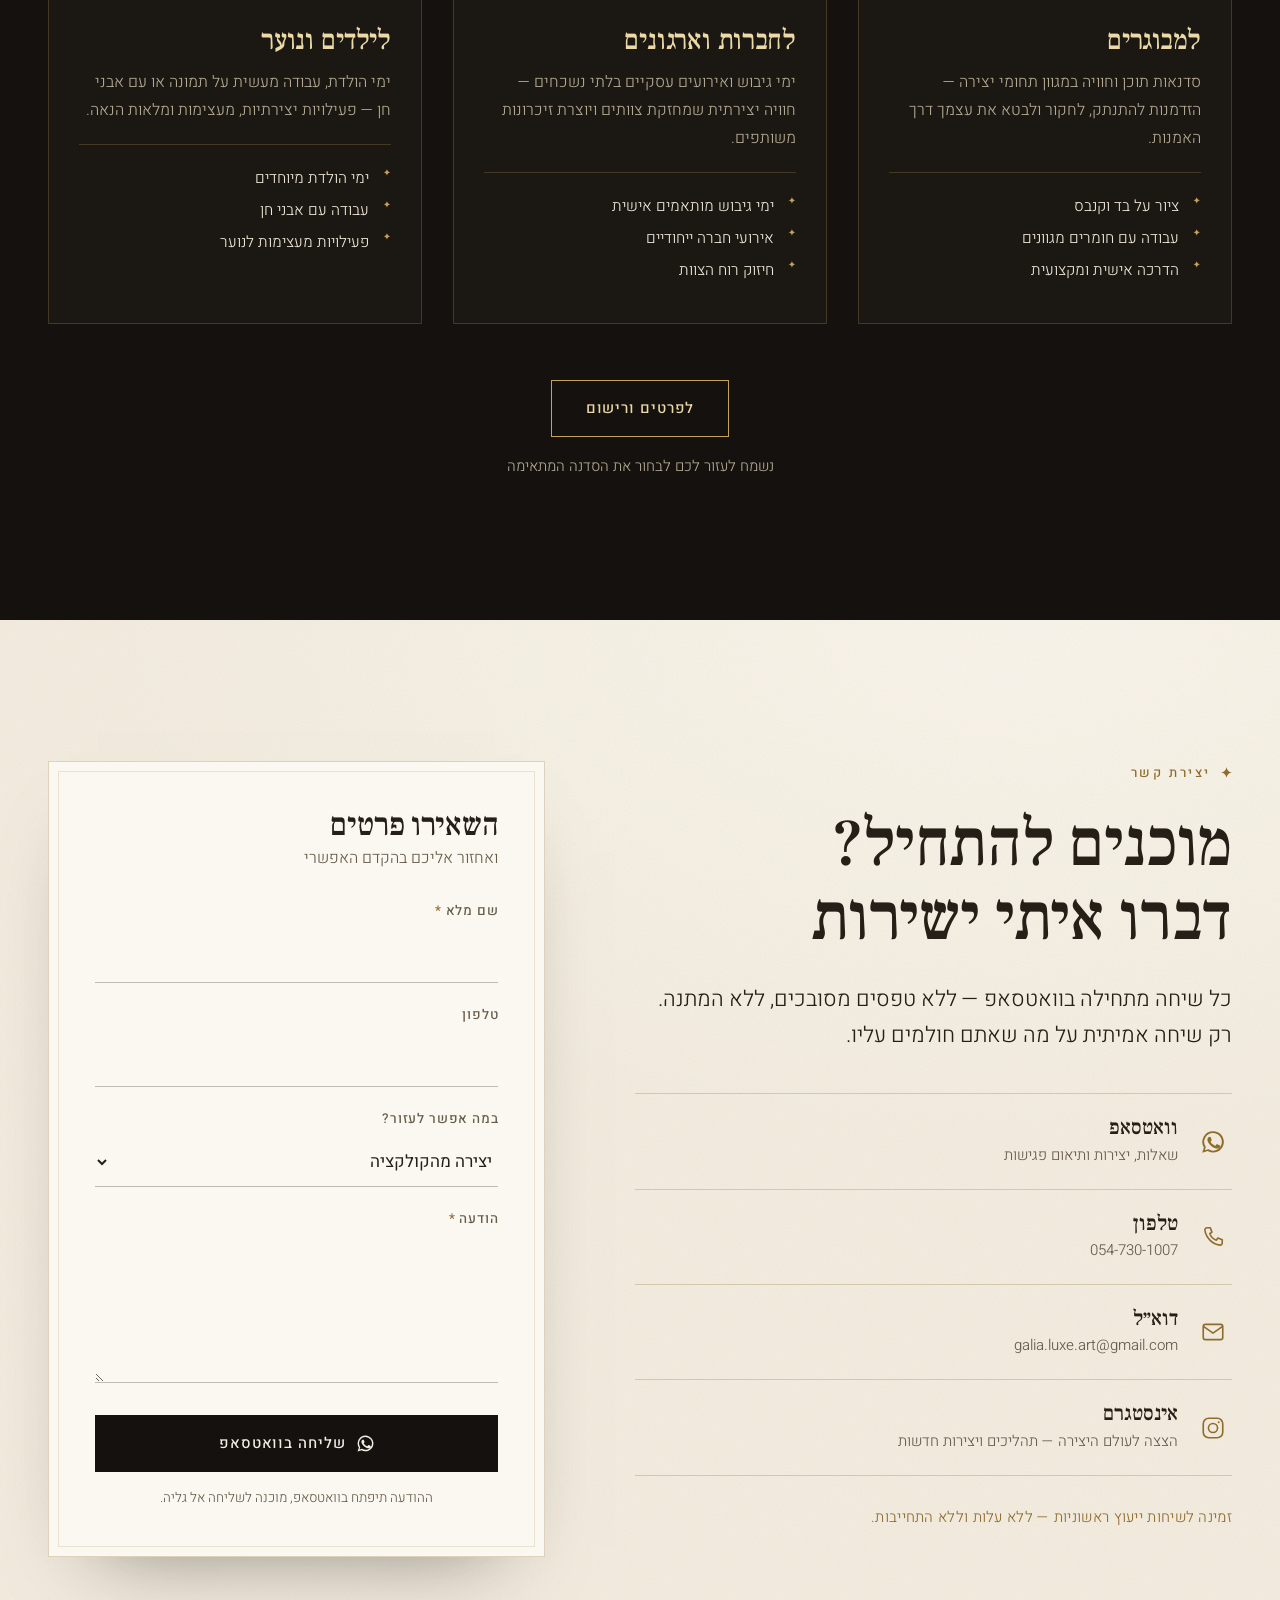
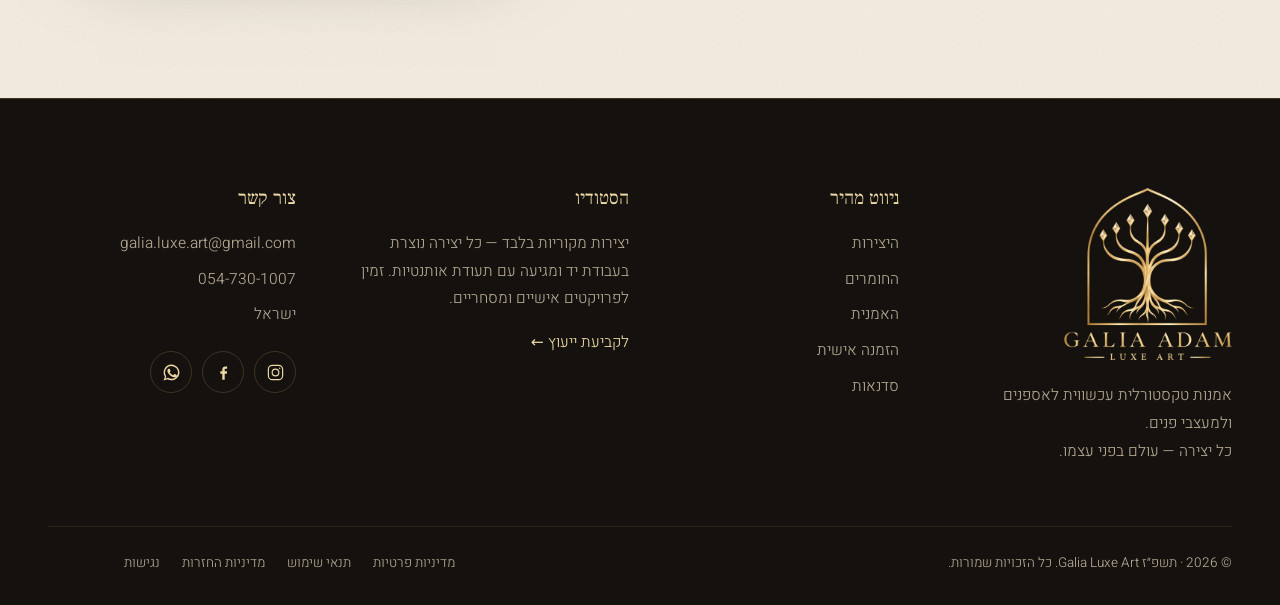
==== commit 3db9642e: "Use country flags in the language switch Co-Authored-By: Claude Fable 5.2 <noreply@anthropic.com>" ====
--- a/index.html
+++ b/index.html
@@ -84,9 +84,9 @@
       <span class="topbar__bsd" title="בסיעתא דשמיא">בס״ד</span>
       <span class="topbar__msg">יצירות מקוריות בעבודת יד <i>✦</i> תעודת אותנטיות לכל יצירה <i>✦</i> התאמה אישית לחללים פרטיים ועסקיים</span>
       <span class="topbar__end"><div class="lang lang--top" role="group" aria-label="Language">
-        <a href="./" hreflang="he" data-l="he" aria-current="true" lang="he">עב</a>
-        <a href="en/" hreflang="en" data-l="en" lang="en">EN</a>
-        <a href="ru/" hreflang="ru" data-l="ru" lang="ru">RU</a>
+        <a href="./" hreflang="he" data-l="he" aria-current="true" lang="he" title="עברית" aria-label="עברית"><img src="assets/flags/il.svg" alt="" width="24" height="16"></a>
+        <a href="en/" hreflang="en" data-l="en" lang="en" title="English" aria-label="English"><img src="assets/flags/gb.svg" alt="" width="24" height="16"></a>
+        <a href="ru/" hreflang="ru" data-l="ru" lang="ru" title="Русский" aria-label="Русский"><img src="assets/flags/ru.svg" alt="" width="24" height="16"></a>
       </div>
       <a class="topbar__tel" href="tel:+972547301007" dir="ltr">054-730-1007</a></span>
     </div>
@@ -105,15 +105,15 @@
       <a href="#contact">צור קשר</a>
       <a class="btn btn--gold menu__cta" href="#contact">לתיאום ייעוץ</a>
       <div class="lang lang--menu" role="group" aria-label="Language">
-        <a href="./" hreflang="he" data-l="he" aria-current="true" lang="he">עב</a>
-        <a href="en/" hreflang="en" data-l="en" lang="en">EN</a>
-        <a href="ru/" hreflang="ru" data-l="ru" lang="ru">RU</a>
+        <a href="./" hreflang="he" data-l="he" aria-current="true" lang="he" title="עברית" aria-label="עברית"><img src="assets/flags/il.svg" alt="" width="24" height="16"></a>
+        <a href="en/" hreflang="en" data-l="en" lang="en" title="English" aria-label="English"><img src="assets/flags/gb.svg" alt="" width="24" height="16"></a>
+        <a href="ru/" hreflang="ru" data-l="ru" lang="ru" title="Русский" aria-label="Русский"><img src="assets/flags/ru.svg" alt="" width="24" height="16"></a>
       </div>
     </nav>
     <div class="lang lang--nav" role="group" aria-label="Language">
-        <a href="./" hreflang="he" data-l="he" aria-current="true" lang="he">עב</a>
-        <a href="en/" hreflang="en" data-l="en" lang="en">EN</a>
-        <a href="ru/" hreflang="ru" data-l="ru" lang="ru">RU</a>
+        <a href="./" hreflang="he" data-l="he" aria-current="true" lang="he" title="עברית" aria-label="עברית"><img src="assets/flags/il.svg" alt="" width="24" height="16"></a>
+        <a href="en/" hreflang="en" data-l="en" lang="en" title="English" aria-label="English"><img src="assets/flags/gb.svg" alt="" width="24" height="16"></a>
+        <a href="ru/" hreflang="ru" data-l="ru" lang="ru" title="Русский" aria-label="Русский"><img src="assets/flags/ru.svg" alt="" width="24" height="16"></a>
       </div>
     <a class="btn btn--line nav__cta" href="#contact">לתיאום ייעוץ</a>
     <button class="burger" id="burger" aria-label="פתיחת תפריט" aria-expanded="false" aria-controls="menu"><span></span><span></span></button>
--- a/css/style.css
+++ b/css/style.css
@@ -415,7 +415,7 @@
 @media (max-width:1080px){
   .nav__cta,.lang--nav{display:none}
   .lang--top{display:flex}
-  .menu .lang--menu{display:flex;margin-top:30px;font-size:15px;gap:8px}
+  .menu .lang--menu{display:flex;margin-top:30px;gap:10px}
   .burger{display:block}
   .menu{position:fixed;inset:0;z-index:1;flex-direction:column;justify-content:center;gap:6px;background:rgba(17,14,11,.98);padding:110px var(--gut) 40px;opacity:0;visibility:hidden;transition:opacity .5s var(--ease),visibility .5s;height:100vh;height:100dvh}
   .menu>a:not(.btn){font-family:var(--serif);font-size:32px;padding:8px 0;opacity:0;transform:translateY(16px);transition:opacity .5s var(--ease),transform .5s var(--ease),color .3s}
@@ -484,11 +484,12 @@
 /* =====================================================================
    LANGUAGE SWITCH
    ===================================================================== */
-.lang{display:flex;align-items:center;gap:2px;direction:ltr;font-family:'Jost','Heebo',sans-serif;font-size:12.500px;font-weight:400;letter-spacing:.12em;flex:none}
-.lang a{padding:5px 8px;line-height:1.2;color:var(--mut-dark);border-bottom:1px solid transparent;transition:color .3s,border-color .3s}
-.lang a[lang="he"]{font-family:'Heebo',sans-serif;letter-spacing:.02em;font-size:1.080em}
-.lang a:hover{color:var(--gold-l)}
-.lang a[aria-current]{color:var(--gold-l);border-color:var(--gold)}
+.lang{display:flex;align-items:center;gap:4px;direction:ltr;flex:none}
+.lang a{display:block;padding:3px;line-height:0;border:1px solid transparent;border-radius:5px;opacity:.62;transition:opacity .3s,border-color .3s}
+.lang a img{display:block;width:24px;height:16px;border-radius:2px;object-fit:cover;box-shadow:0 0 0 1px rgba(255,255,255,.16)}
+.lang a:hover{opacity:1}
+.lang a[aria-current]{opacity:1;border-color:var(--gold)}
+.menu .lang--menu a img{width:36px;height:24px;border-radius:3px}
 .lang--top,.lang--menu{display:none}
 
 /* Hebrew source line shown under a translated verse */
